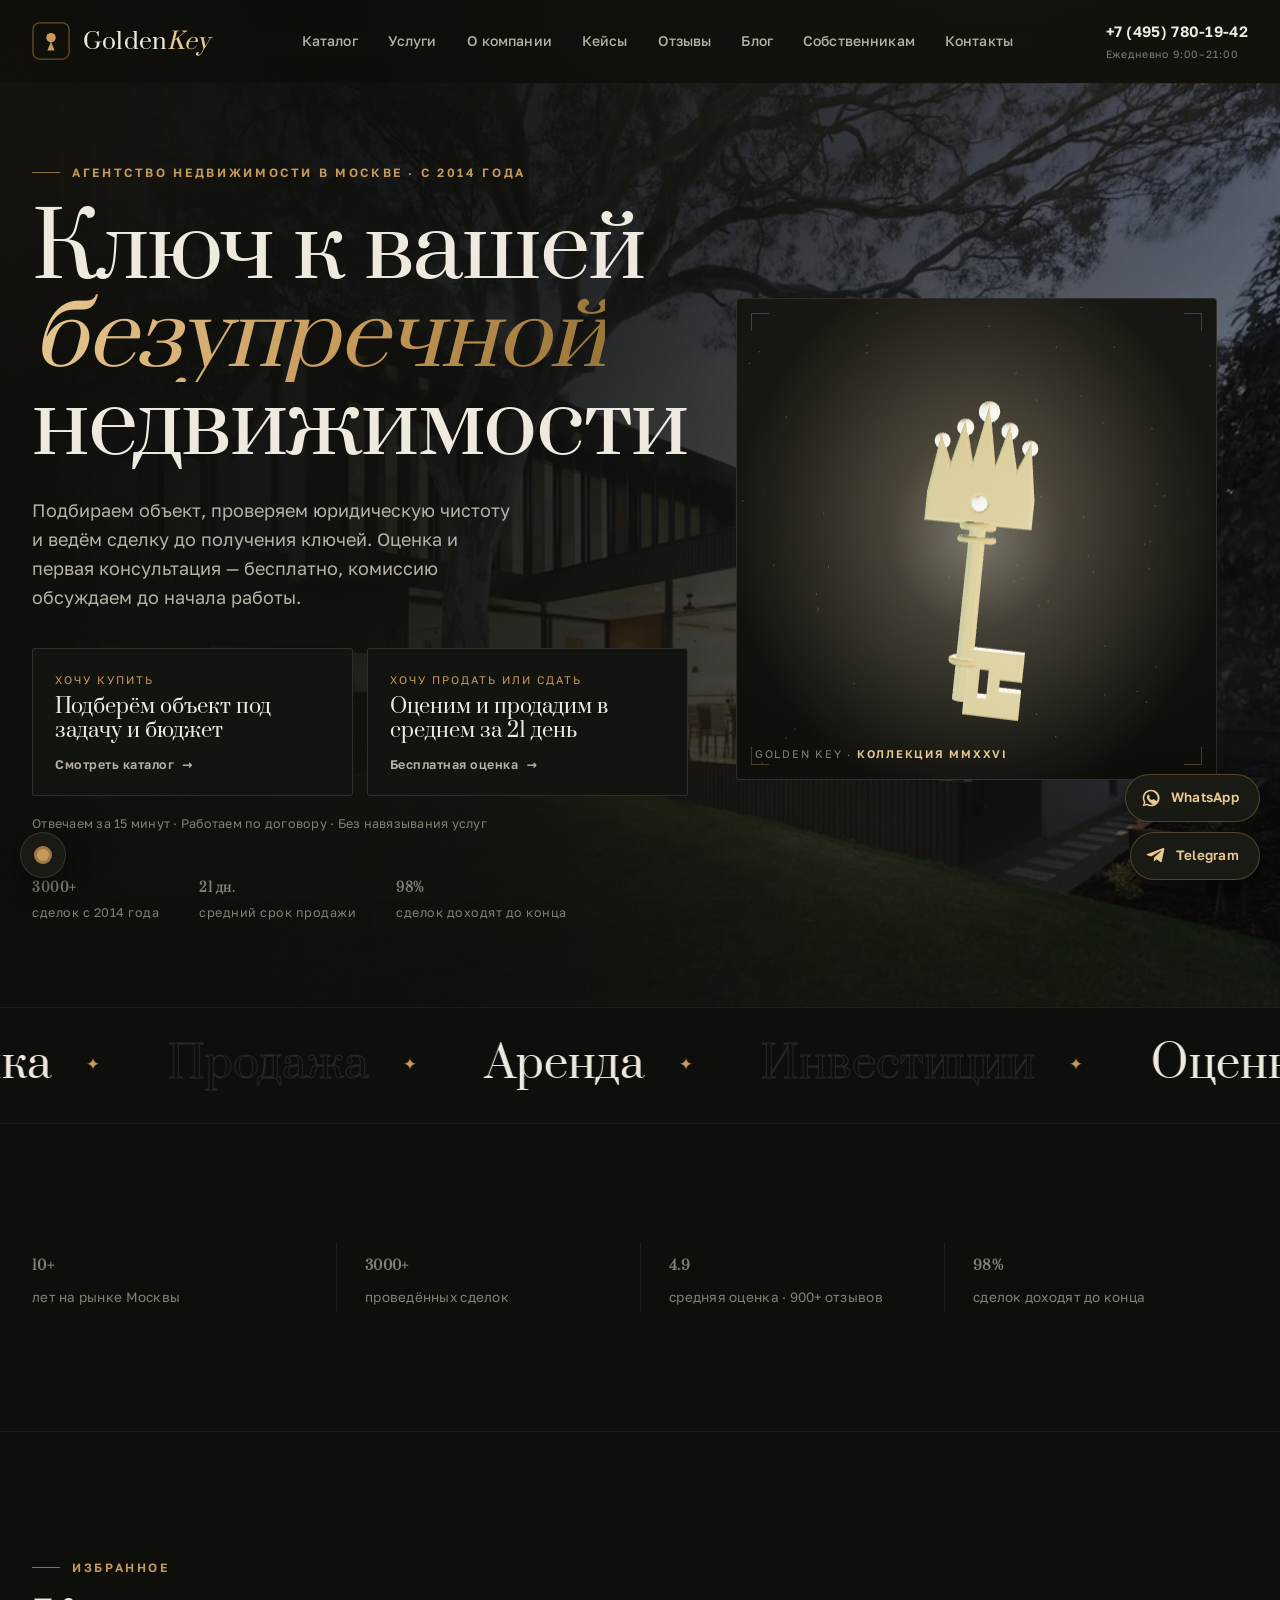
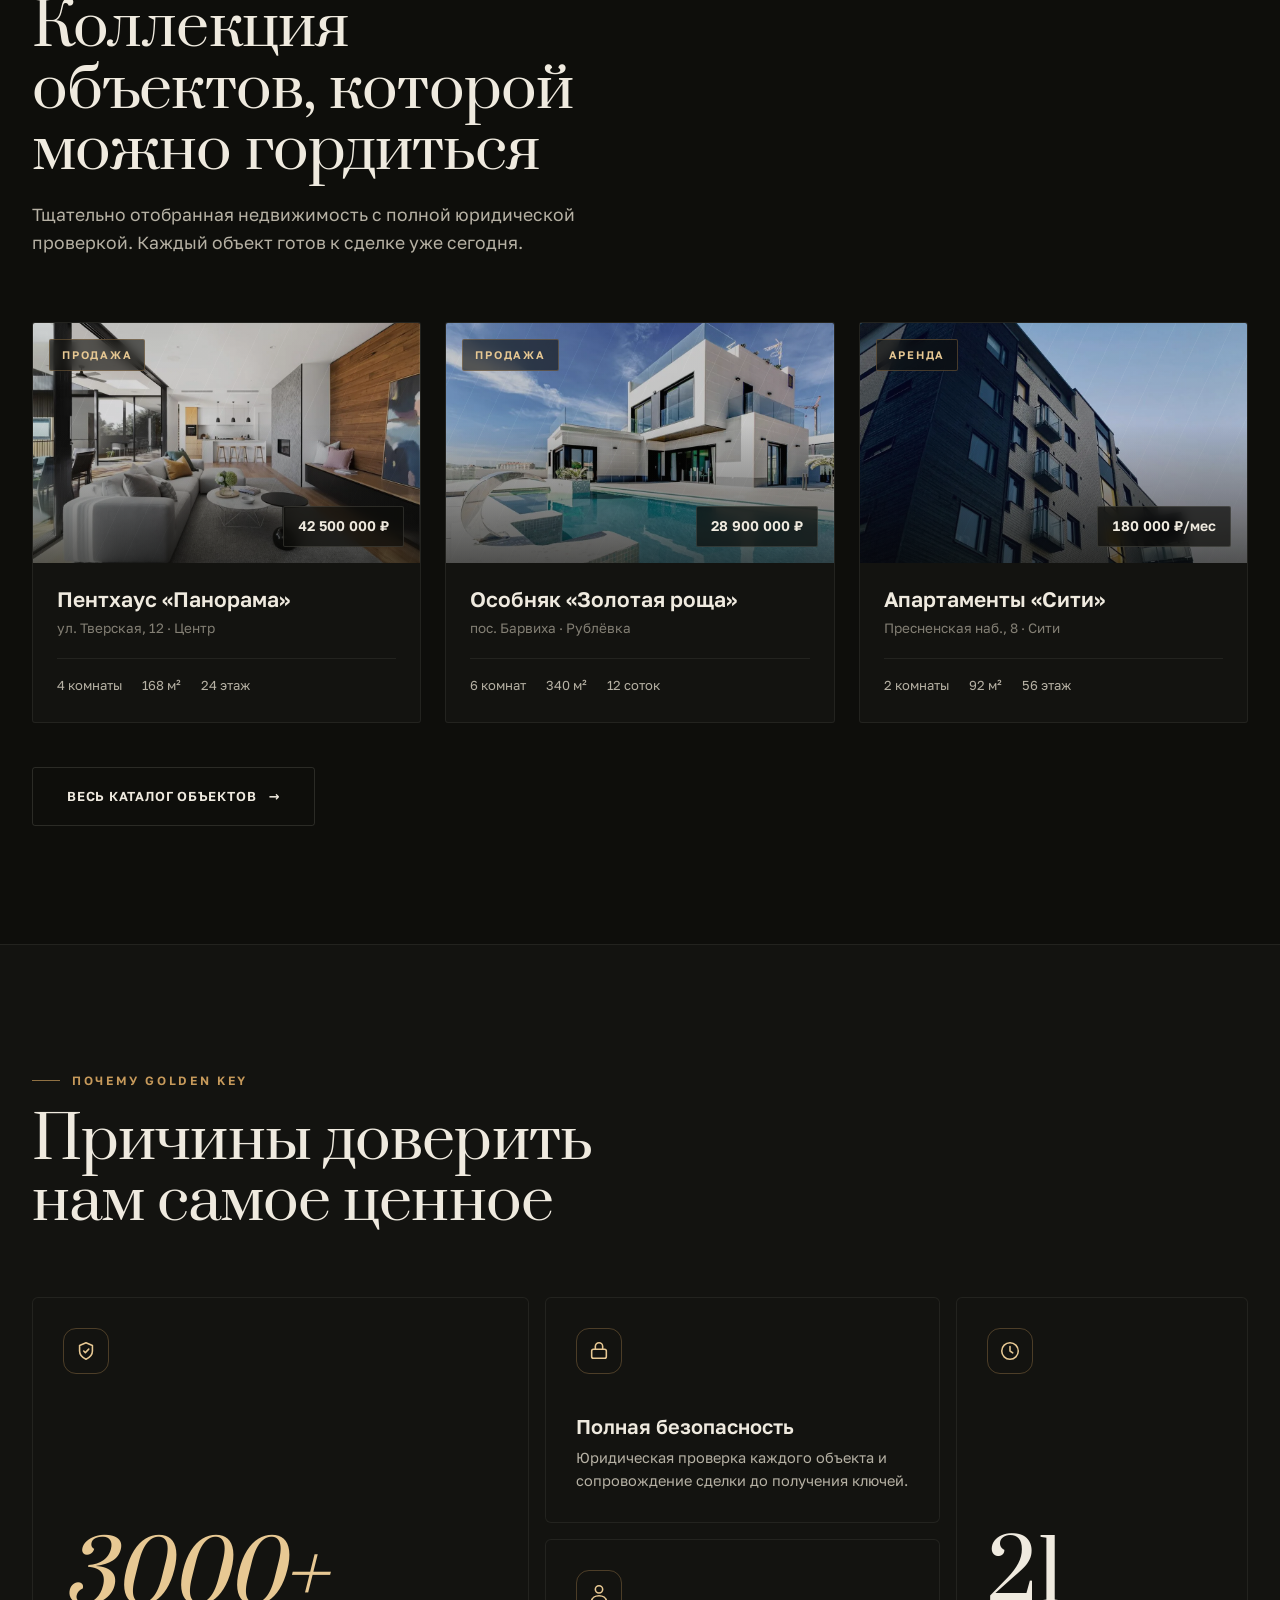
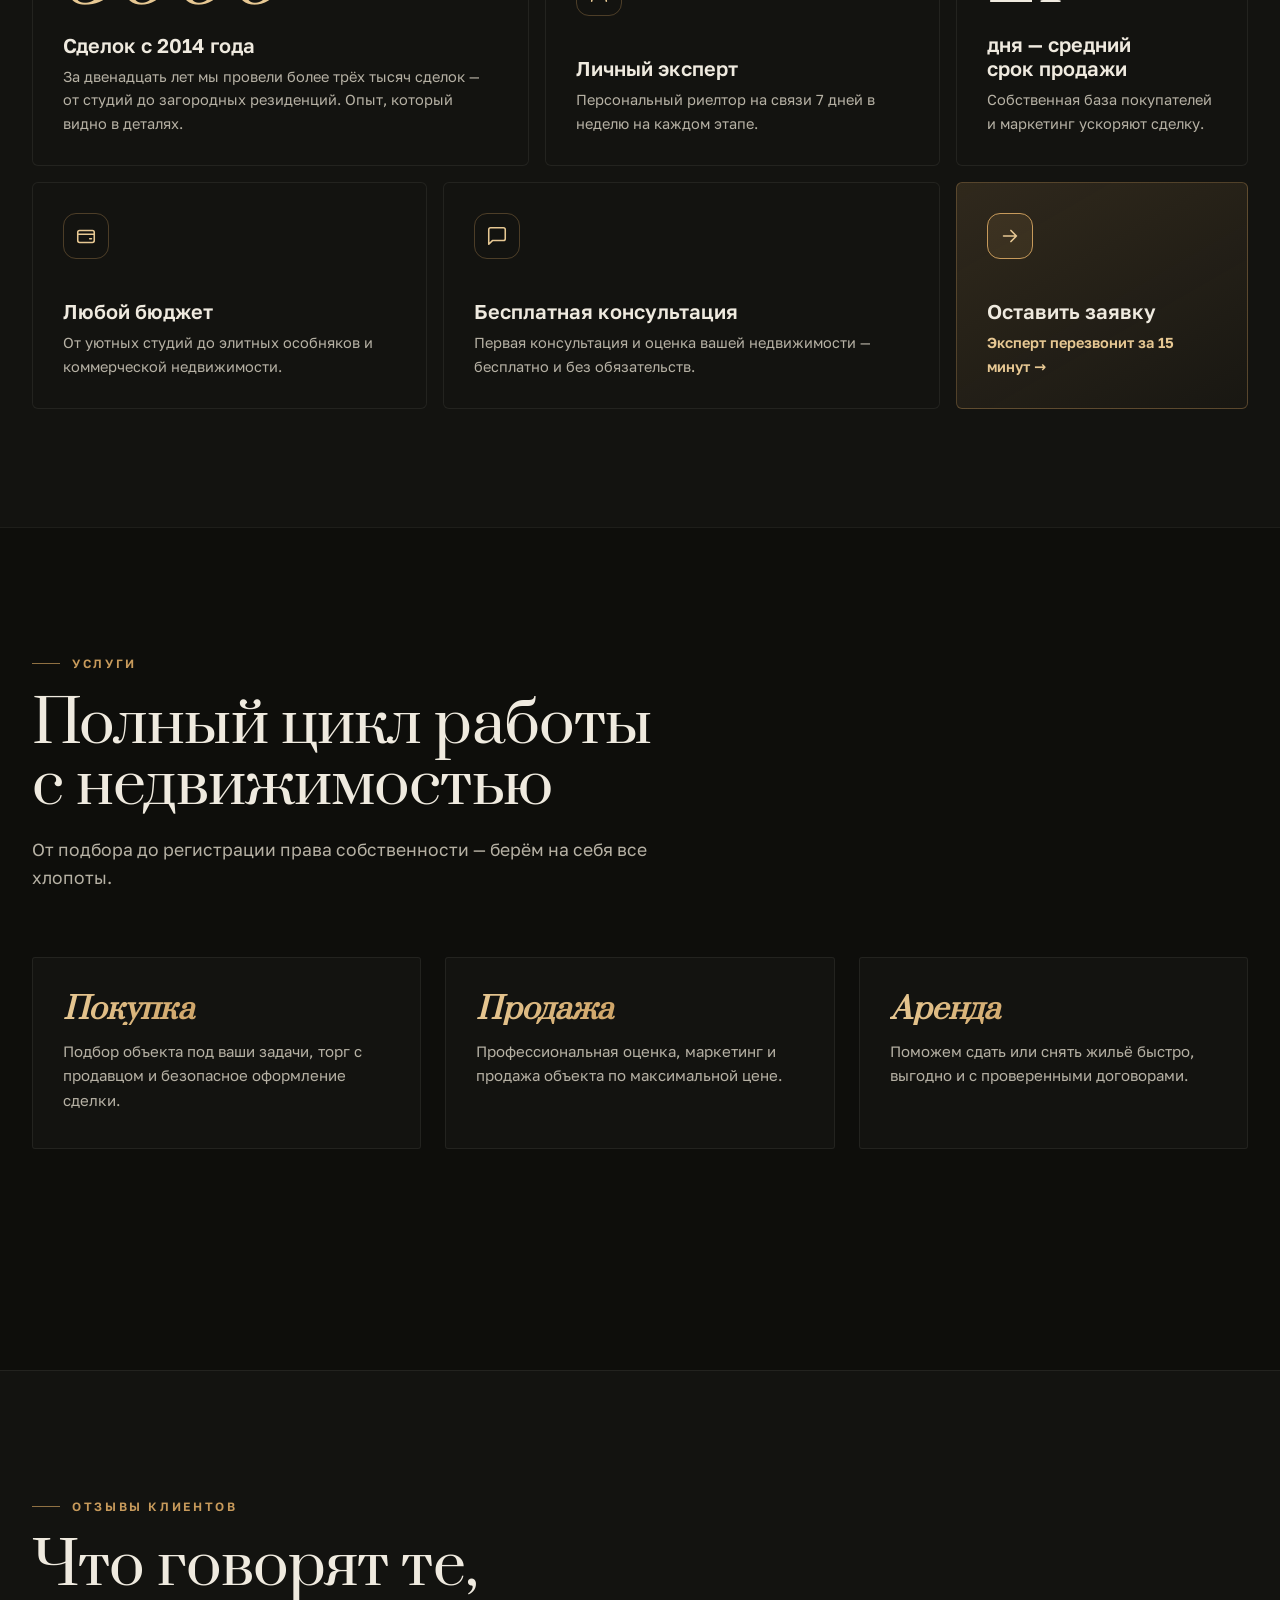
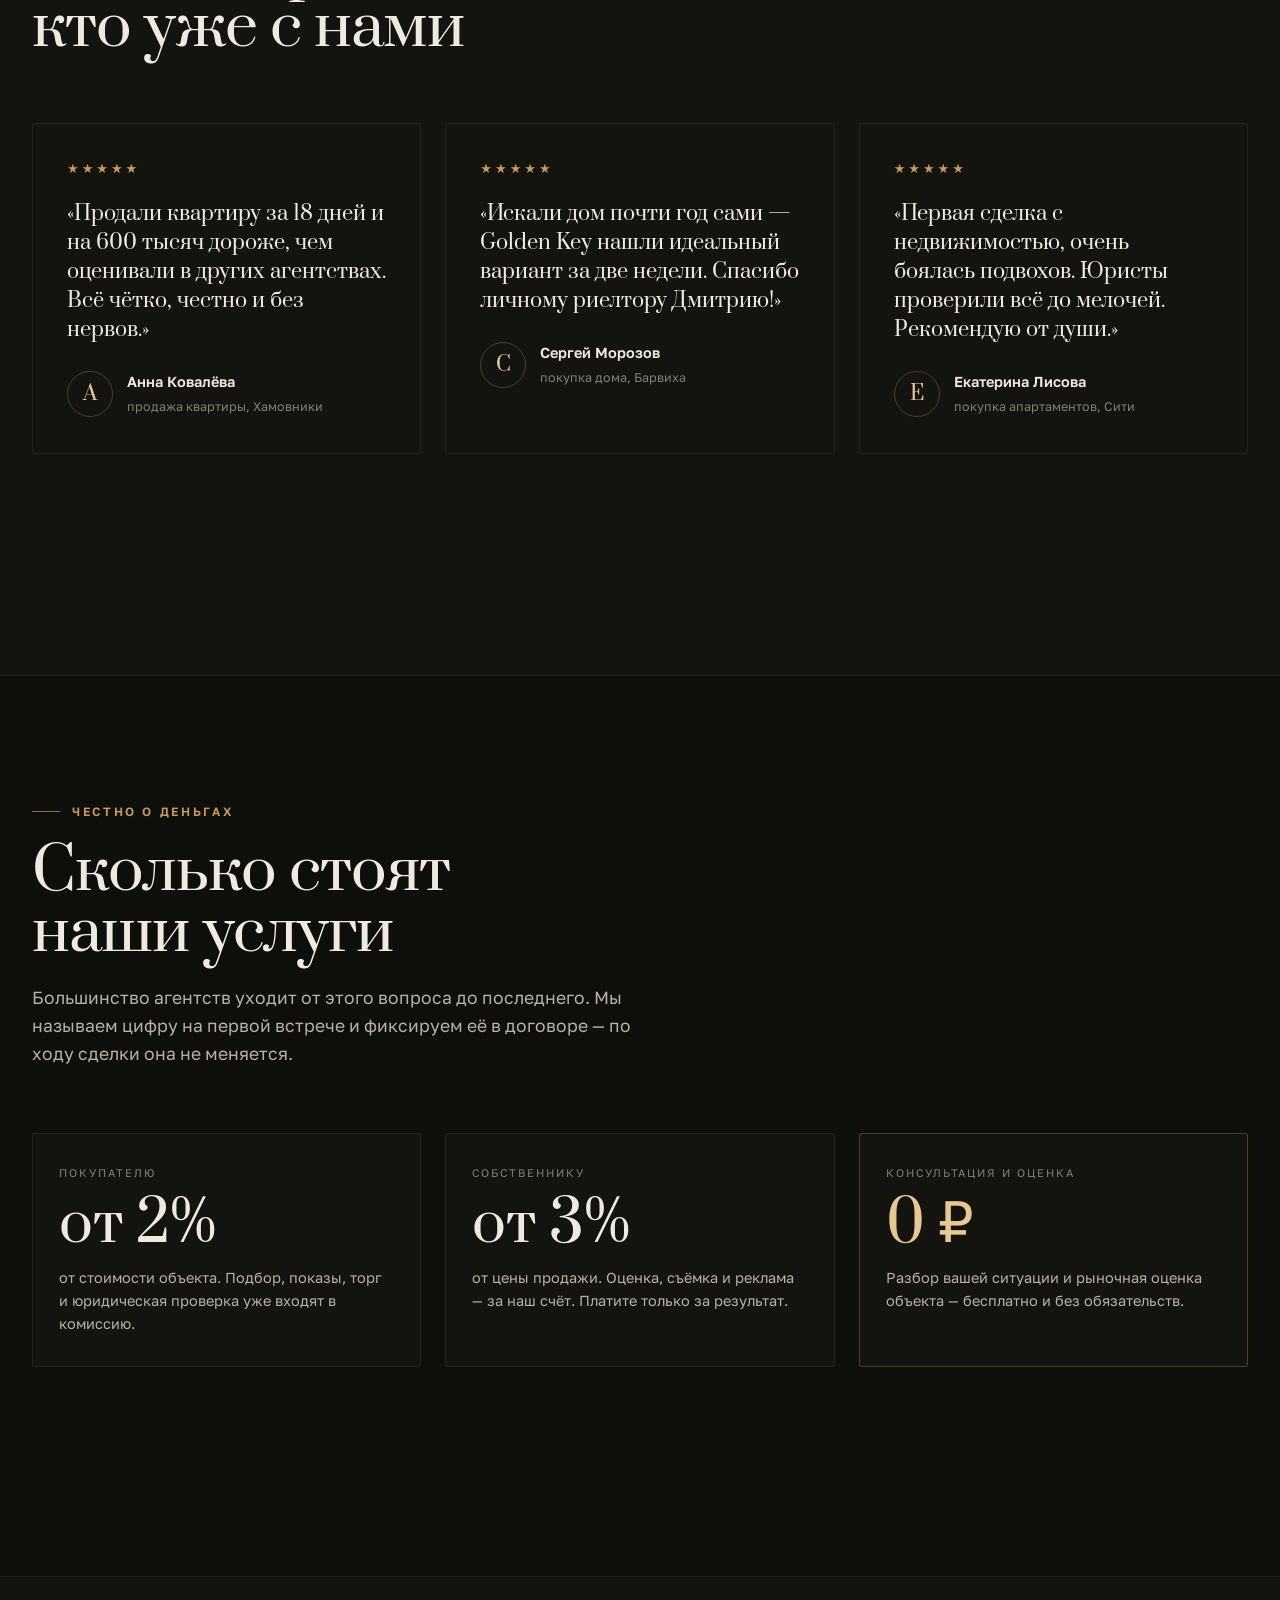
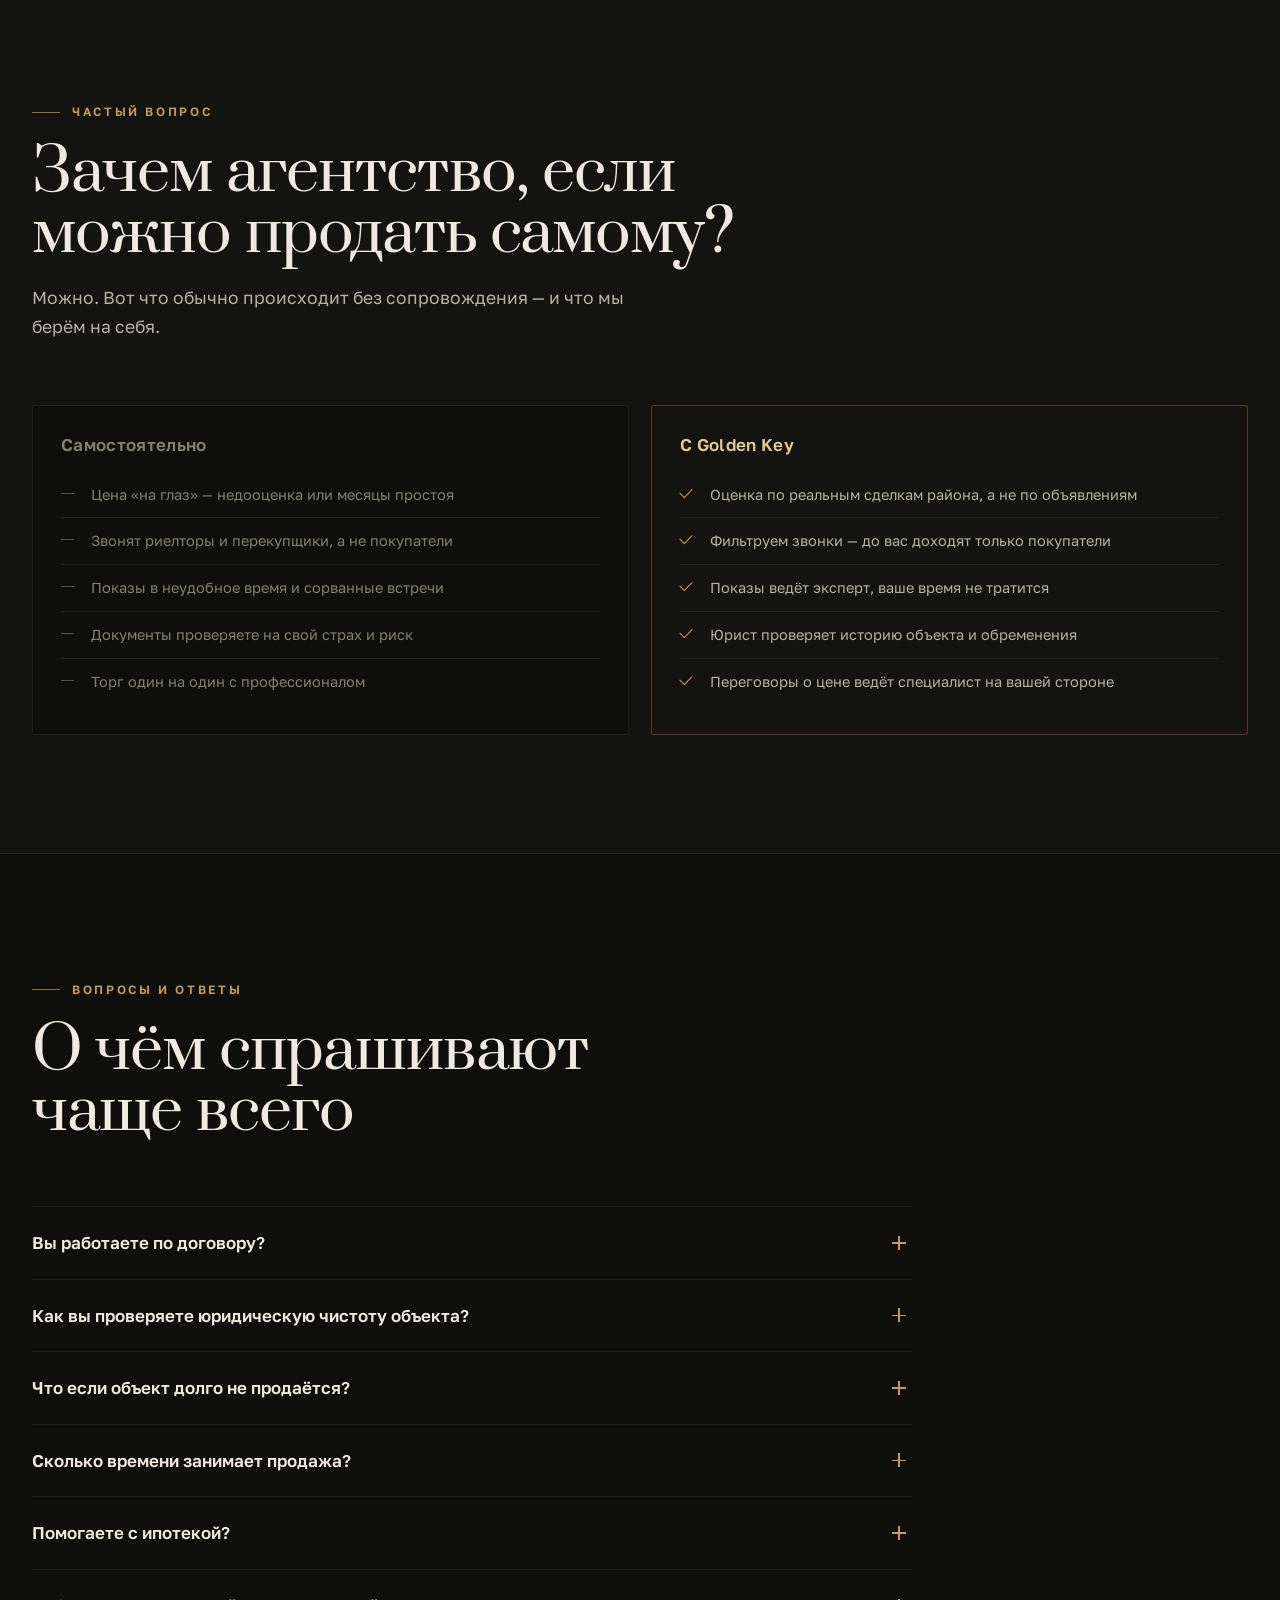
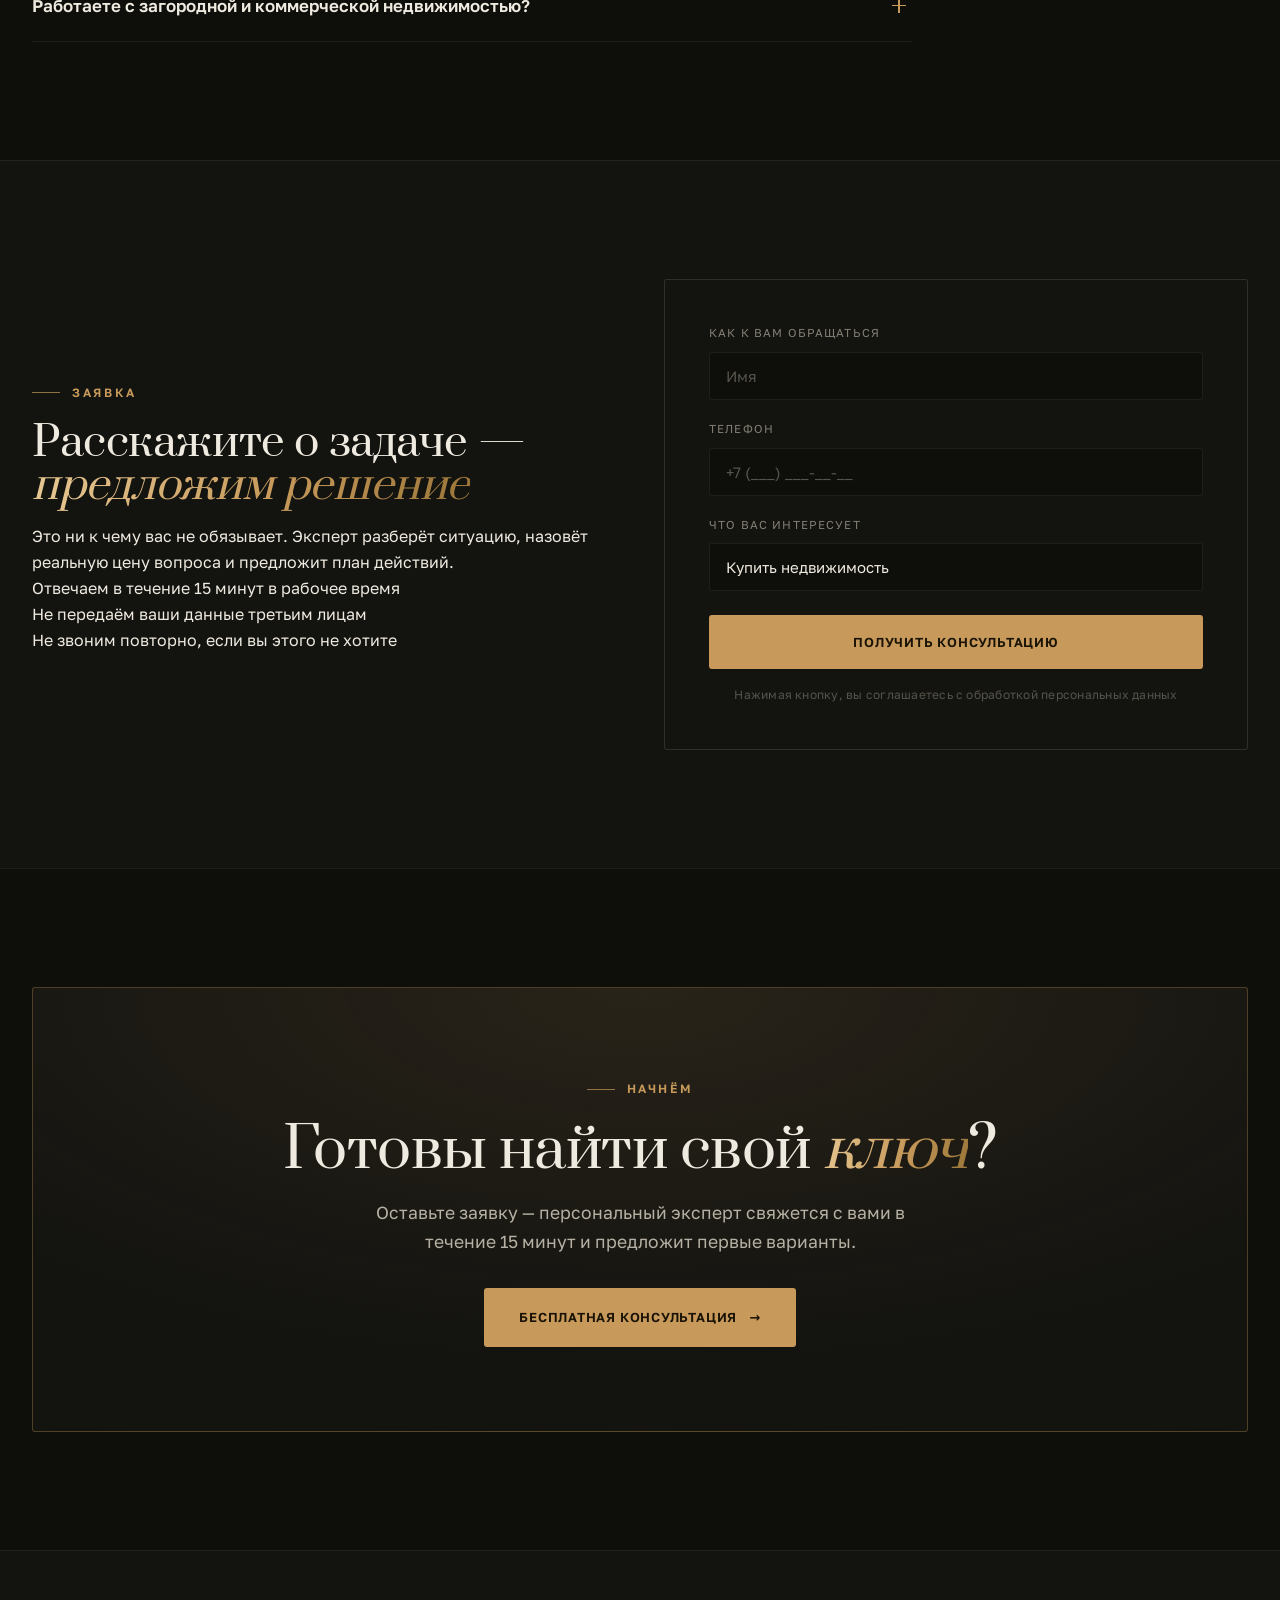
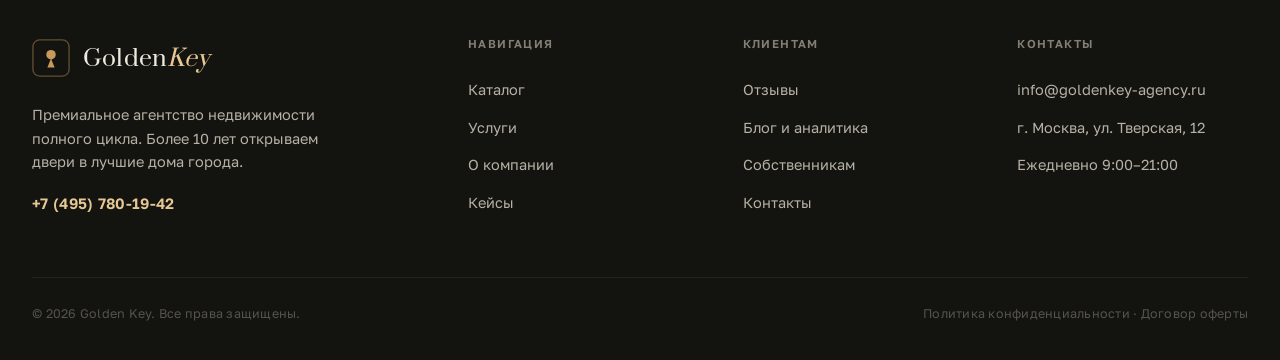
==== index.html @ 5b8dddb8 "Add files via upload" ====
<!DOCTYPE html>
<html lang="ru">
<head>
  <meta charset="UTF-8">
  <meta name="viewport" content="width=device-width, initial-scale=1.0">
  <meta http-equiv="Content-Security-Policy" content="default-src 'self'; script-src 'self'; style-src 'self' 'unsafe-inline'; img-src 'self' data:; font-src 'self'; connect-src 'self'; object-src 'none'; base-uri 'self'; form-action 'self'">
  <meta name="referrer" content="strict-origin-when-cross-origin">
  <title>Golden Key — агентство недвижимости премиум-класса</title>
  <meta name="description" content="Агентство недвижимости Golden Key в Москве: подбор, продажа и аренда квартир, домов и коммерции. Юридическая проверка, сделка под ключ. Оценка бесплатно.">
  <link rel="canonical" href="https://vitaly-sokol911.github.io/agenstvo/">
  <meta name="robots" content="noindex, nofollow">
  <meta name="theme-color" content="#0e0e0b">
  <link rel="icon" href="data:image/svg+xml,%3Csvg xmlns='http://www.w3.org/2000/svg' viewBox='0 0 40 40'%3E%3Crect width='40' height='40' rx='8' fill='%230e0e0b'/%3E%3Ccircle cx='20' cy='16.5' r='5' fill='%23c79a5b'/%3E%3Cpath d='M20 20.5 L16.2 30 H23.8 Z' fill='%23c79a5b'/%3E%3C/svg%3E">
  <meta property="og:type" content="website">
  <meta property="og:site_name" content="Golden Key">
  <meta property="og:locale" content="ru_RU">
  <meta property="og:url" content="https://vitaly-sokol911.github.io/agenstvo/">
  <meta property="og:title" content="Golden Key — агентство недвижимости премиум-класса">
  <meta property="og:description" content="Агентство недвижимости Golden Key в Москве: подбор, продажа и аренда квартир, домов и коммерции. Юридическая проверка, сделка под ключ. Оценка бесплатно.">
  <meta property="og:image" content="https://vitaly-sokol911.github.io/agenstvo/assets/img/p1.jpg">
  <meta name="twitter:card" content="summary_large_image">
  <meta name="twitter:title" content="Golden Key — агентство недвижимости премиум-класса">
  <meta name="twitter:description" content="Агентство недвижимости Golden Key в Москве: подбор, продажа и аренда квартир, домов и коммерции. Юридическая проверка, сделка под ключ. Оценка бесплатно.">
  <meta name="twitter:image" content="https://vitaly-sokol911.github.io/agenstvo/assets/img/p1.jpg">
  <link rel="stylesheet" href="assets/css/style.css">
  <script type="application/ld+json">
  {
    "@context": "https://schema.org",
    "@type": "RealEstateAgent",
    "name": "Golden Key",
    "description": "Премиальное агентство недвижимости полного цикла: покупка, продажа, аренда, юридическое сопровождение.",
    "url": "https://vitaly-sokol911.github.io/agenstvo/",
    "telephone": "+7-495-780-19-42",
    "email": "info@goldenkey-agency.ru",
    "priceRange": "$$$",
    "foundingDate": "2014",
    "address": {
      "@type": "PostalAddress",
      "streetAddress": "ул. Тверская, 12",
      "addressLocality": "Москва",
      "addressCountry": "RU"
    },
    "openingHoursSpecification": {
      "@type": "OpeningHoursSpecification",
      "dayOfWeek": ["Monday","Tuesday","Wednesday","Thursday","Friday","Saturday","Sunday"],
      "opens": "09:00",
      "closes": "21:00"
    },
    "areaServed": { "@type": "City", "name": "Москва" },
    "aggregateRating": {
      "@type": "AggregateRating",
      "ratingValue": "4.9",
      "reviewCount": "900"
    }
  }
  </script>
  <script type="application/ld+json">
  {"@context":"https://schema.org","@type":"FAQPage","mainEntity":[
    {"@type":"Question","name":"Вы работаете по договору?","acceptedAnswer":{"@type":"Answer","text":"Да. В договоре прописаны объём работ, сроки, размер комиссии и условия расторжения. Никаких устных договорённостей и доплат «по ходу»."}},
    {"@type":"Question","name":"Как вы проверяете юридическую чистоту объекта?","acceptedAnswer":{"@type":"Answer","text":"Запрашиваем выписку из ЕГРН, изучаем историю переходов права, проверяем обременения и аресты, согласия супругов, дееспособность собственника и риск банкротства. Заключение юриста вы получаете до внесения аванса."}},
    {"@type":"Question","name":"Что если объект долго не продаётся?","acceptedAnswer":{"@type":"Answer","text":"Через две недели без внятного спроса пересматриваем стратегию: цену, подачу и каналы рекламы. Если решите отказаться — договор расторгается на условиях, которые прописаны заранее."}},
    {"@type":"Question","name":"Сколько времени занимает продажа?","acceptedAnswer":{"@type":"Answer","text":"В среднем 21 день до аванса при рыночной цене. Полный цикл со сделкой и регистрацией — обычно от трёх недель до двух месяцев в зависимости от объекта."}},
    {"@type":"Question","name":"Помогаете с ипотекой?","acceptedAnswer":{"@type":"Answer","text":"Да. Ипотечный брокер подбирает программу среди банков-партнёров, помогает собрать документы и добиться одобрения — в том числе после отказов в других банках."}},
    {"@type":"Question","name":"Работаете с загородной и коммерческой недвижимостью?","acceptedAnswer":{"@type":"Answer","text":"Да. Ведём квартиры, дома и участки, апартаменты и коммерческие помещения — от студий до объектов бизнес-класса."}}
  ]}
  </script>


</head>
<body>

  <!-- HEADER -->
  <header class="site-header">
    <div class="container nav">
      <a href="index.html" class="logo" aria-label="Golden Key — на главную">
        <span class="logo-mark" aria-hidden="true">
          <svg viewBox="0 0 40 40" fill="none" xmlns="http://www.w3.org/2000/svg">
            <rect x="1" y="1" width="38" height="38" rx="7" stroke="currentColor" stroke-opacity=".45" stroke-width="1.4"/>
            <circle cx="20" cy="16.5" r="5" fill="currentColor"/>
            <path d="M20 20.5 L16.2 30 H23.8 Z" fill="currentColor"/>
          </svg>
        </span>
        <span class="logo-word">Golden<em>Key</em></span>
      </a>
      <nav class="nav-menu">
        <a href="catalog.html">Каталог</a>
        <a href="services.html">Услуги</a>
        <a href="about.html">О компании</a>
        <a href="cases.html">Кейсы</a>
        <a href="reviews.html">Отзывы</a>
        <a href="blog.html">Блог</a>
        <a href="owners.html">Собственникам</a>
        <a href="contacts.html">Контакты</a>
      </nav>
      <div class="nav-cta">
        <a href="tel:+74957801942" class="nav-phone">+7 (495) 780-19-42<small>Ежедневно 9:00–21:00</small></a>
        <button class="burger" aria-label="Меню"><span></span><span></span><span></span></button>
      </div>
    </div>
  </header>

  <!-- HERO -->
  <section class="hero">
    <div class="container hero-grid">
      <div>
        <span class="eyebrow">Агентство недвижимости в Москве · с 2014 года</span>
        <h1>
          <span class="line"><span>Ключ к вашей</span></span>
          <span class="line"><span><em class="gold-text">безупречной</em></span></span>
          <span class="line"><span>недвижимости</span></span>
        </h1>
        <p class="lead">Подбираем объект, проверяем юридическую чистоту и ведём сделку до получения ключей. Оценка и первая консультация — бесплатно, комиссию обсуждаем до начала работы.</p>

        <div class="split-cta">
          <a href="catalog.html" class="split-card">
            <span class="sc-label">Хочу купить</span>
            <span class="sc-title">Подберём объект под задачу и бюджет</span>
            <span class="sc-go">Смотреть каталог <span class="arw">→</span></span>
          </a>
          <a href="owners.html" class="split-card">
            <span class="sc-label">Хочу продать или сдать</span>
            <span class="sc-title">Оценим и продадим в среднем за 21 день</span>
            <span class="sc-go">Бесплатная оценка <span class="arw">→</span></span>
          </a>
        </div>

        <p class="hero-note">Отвечаем за 15 минут · Работаем по договору · Без навязывания услуг</p>

        <div class="hero-stats">
          <div class="stat"><b><span data-count="3000" data-suffix="+">0</span></b><span>сделок с 2014 года</span></div>
          <div class="stat"><b><span data-count="21" data-suffix=" дн.">0</span></b><span>средний срок продажи</span></div>
          <div class="stat"><b><span data-count="98" data-suffix="%">0</span></b><span>сделок доходят до конца</span></div>
        </div>
      </div>
      <div class="scene"
 id="scene" role="img" aria-label="Трёхмерная модель латунного ключа Golden Key">
        <span class="scene-corner tl"></span><span class="scene-corner tr"></span>
        <span class="scene-corner bl"></span><span class="scene-corner br"></span>
        <div class="scene-cap">Golden Key · <b>Коллекция MMXXVI</b></div>
      </div>
    </div>
  </section>

  <!-- MARQUEE -->
  <div class="marquee" aria-hidden="true">
    <div class="marquee-track">
      <span class="on">Покупка</span><span>Продажа</span><span class="on">Аренда</span><span>Инвестиции</span><span class="on">Оценка</span><span>Ипотека</span>
      <span class="on">Покупка</span><span>Продажа</span><span class="on">Аренда</span><span>Инвестиции</span><span class="on">Оценка</span><span>Ипотека</span>
    </div>
  </div>

  <!-- STAT BAND -->
  <section class="section">
    <div class="container">
      <div class="stat-band">
        <div class="cell reveal"><b><span data-count="10" data-suffix="+">0</span></b><span>лет на рынке Москвы</span></div>
        <div class="cell reveal"><b><span data-count="3000" data-suffix="+">0</span></b><span>проведённых сделок</span></div>
        <div class="cell reveal"><b><span data-count="4.9">0</span></b><span>средняя оценка · 900+ отзывов</span></div>
        <div class="cell reveal"><b><span data-count="98" data-suffix="%">0</span></b><span>сделок доходят до конца</span></div>
      </div>
    </div>
  </section>


  <!-- FEATURED -->
  <section class="section">
    <div class="container">
      <div class="section-head reveal">
        <span class="eyebrow">Избранное</span>
        <h2>Коллекция объектов, которой можно гордиться</h2>
        <p>Тщательно отобранная недвижимость с полной юридической проверкой. Каждый объект готов к сделке уже сегодня.</p>
      </div>
      <div class="grid-3">
        <a href="property.html" class="prop-card reveal">
          <div class="prop-photo"><span class="tag">Продажа</span><span class="price">42 500 000 ₽</span><div class="ph ph-1"></div></div>
          <div class="prop-body"><h3>Пентхаус «Панорама»</h3><div class="addr">ул. Тверская, 12 · Центр</div><div class="prop-specs"><span>4 комнаты</span><span>168 м²</span><span>24 этаж</span></div></div>
        </a>
        <a href="property.html" class="prop-card reveal">
          <div class="prop-photo"><span class="tag">Продажа</span><span class="price">28 900 000 ₽</span><div class="ph ph-2"></div></div>
          <div class="prop-body"><h3>Особняк «Золотая роща»</h3><div class="addr">пос. Барвиха · Рублёвка</div><div class="prop-specs"><span>6 комнат</span><span>340 м²</span><span>12 соток</span></div></div>
        </a>
        <a href="property.html" class="prop-card reveal">
          <div class="prop-photo"><span class="tag">Аренда</span><span class="price">180 000 ₽/мес</span><div class="ph ph-3"></div></div>
          <div class="prop-body"><h3>Апартаменты «Сити»</h3><div class="addr">Пресненская наб., 8 · Сити</div><div class="prop-specs"><span>2 комнаты</span><span>92 м²</span><span>56 этаж</span></div></div>
        </a>
      </div>
      <div style="margin-top:44px" class="reveal">
        <a href="catalog.html" class="btn btn-ghost btn-lg">Весь каталог объектов <span class="arw">→</span></a>
      </div>
    </div>
  </section>

  <!-- WHY US -->
  <section class="section section-alt">
    <div class="container">
      <div class="section-head reveal">
        <span class="eyebrow">Почему Golden Key</span>
        <h2>Причины доверить нам самое ценное</h2>
      </div>
      <div class="bento">
        <div class="bento-cell b-a reveal">
          <div class="b-ic"><svg width="22" height="22" viewBox="0 0 24 24" fill="none" stroke="currentColor" stroke-width="1.7" stroke-linecap="round" stroke-linejoin="round"><path d="M12 3l7 3v6c0 4.6-3 7.2-7 9-4-1.8-7-4.4-7-9V6l7-3z"/><path d="M9.5 12l1.8 1.8L15 10"/></svg></div>
          <div class="b-txt">
            <div class="b-num"><em>3000+</em></div>
            <h3>Сделок с 2014 года</h3>
            <p>За двенадцать лет мы провели более трёх тысяч сделок — от студий до загородных резиденций. Опыт, который видно в деталях.</p>

          </div>
        </div>
        <div class="bento-cell b-b reveal">
          <div class="b-ic"><svg width="22" height="22" viewBox="0 0 24 24" fill="none" stroke="currentColor" stroke-width="1.7" stroke-linecap="round" stroke-linejoin="round"><rect x="4" y="10" width="16" height="10" rx="2"/><path d="M8 10V7a4 4 0 018 0v3"/></svg></div>
          <div class="b-txt"><h3>Полная безопасность</h3><p>Юридическая проверка каждого объекта и сопровождение сделки до получения ключей.</p></div>
        </div>
        <div class="bento-cell b-c reveal">
          <div class="b-ic"><svg width="22" height="22" viewBox="0 0 24 24" fill="none" stroke="currentColor" stroke-width="1.7" stroke-linecap="round" stroke-linejoin="round"><circle cx="12" cy="12" r="9"/><path d="M12 7v5l3 2"/></svg></div>
          <div class="b-txt"><div class="b-num">21</div><h3>дня — средний срок продажи</h3><p>Собственная база покупателей и маркетинг ускоряют сделку.</p></div>
        </div>
        <div class="bento-cell b-d reveal">
          <div class="b-ic"><svg width="22" height="22" viewBox="0 0 24 24" fill="none" stroke="currentColor" stroke-width="1.7" stroke-linecap="round" stroke-linejoin="round"><circle cx="12" cy="8" r="4"/><path d="M4 21c0-4 4-6 8-6s8 2 8 6"/></svg></div>
          <div class="b-txt"><h3>Личный эксперт</h3><p>Персональный риелтор на связи 7 дней в неделю на каждом этапе.</p></div>
        </div>
        <div class="bento-cell b-e reveal">
          <div class="b-ic"><svg width="22" height="22" viewBox="0 0 24 24" fill="none" stroke="currentColor" stroke-width="1.7" stroke-linecap="round" stroke-linejoin="round"><rect x="3" y="6" width="18" height="13" rx="2"/><path d="M3 10h18M16 15h2"/></svg></div>
          <div class="b-txt"><h3>Любой бюджет</h3><p>От уютных студий до элитных особняков и коммерческой недвижимости.</p></div>
        </div>
        <div class="bento-cell b-f reveal">
          <div class="b-ic"><svg width="22" height="22" viewBox="0 0 24 24" fill="none" stroke="currentColor" stroke-width="1.7" stroke-linecap="round" stroke-linejoin="round"><path d="M21 15a2 2 0 01-2 2H7l-4 4V5a2 2 0 012-2h14a2 2 0 012 2z"/></svg></div>
          <div class="b-txt"><h3>Бесплатная консультация</h3><p>Первая консультация и оценка вашей недвижимости — бесплатно и без обязательств.</p></div>
        </div>
        <a href="contacts.html" class="bento-cell bento-cta b-g reveal">
          <div class="b-ic"><svg width="22" height="22" viewBox="0 0 24 24" fill="none" stroke="currentColor" stroke-width="1.8" stroke-linecap="round" stroke-linejoin="round"><path d="M5 12h14M13 6l6 6-6 6"/></svg></div>
          <div class="b-txt"><h3>Оставить заявку</h3><p>Эксперт перезвонит за 15 минут →</p></div>
        </a>
      </div>
    </div>
  </section>

  <!-- SERVICES PREVIEW -->
  <section class="section">
    <div class="container">
      <div class="section-head reveal">
        <span class="eyebrow">Услуги</span>
        <h2>Полный цикл работы с недвижимостью</h2>
        <p>От подбора до регистрации права собственности — берём на себя все хлопоты.</p>
      </div>
      <div class="grid-3">
        <div class="feature reveal"><h3 class="gold-text" style="font-family:var(--font-display);font-size:30px">Покупка</h3><p style="margin-top:14px">Подбор объекта под ваши задачи, торг с продавцом и безопасное оформление сделки.</p></div>
        <div class="feature reveal"><h3 class="gold-text" style="font-family:var(--font-display);font-size:30px">Продажа</h3><p style="margin-top:14px">Профессиональная оценка, маркетинг и продажа объекта по максимальной цене.</p></div>
        <div class="feature reveal"><h3 class="gold-text" style="font-family:var(--font-display);font-size:30px">Аренда</h3><p style="margin-top:14px">Поможем сдать или снять жильё быстро, выгодно и с проверенными договорами.</p></div>
      </div>
      <div style="margin-top:44px" class="reveal">
        <a href="services.html" class="btn btn-ghost btn-lg">Все услуги агентства <span class="arw">→</span></a>
      </div>
    </div>
  </section>

  <!-- REVIEWS -->
  <section class="section section-alt">
    <div class="container">
      <div class="section-head reveal">
        <span class="eyebrow">Отзывы клиентов</span>
        <h2>Что говорят те, кто уже с нами</h2>
      </div>
      <div class="grid-3">
        <div class="review-card reveal"><div class="stars">★★★★★</div><p>«Продали квартиру за 18 дней и на 600 тысяч дороже, чем оценивали в других агентствах. Всё чётко, честно и без нервов.»</p><div class="review-author"><div class="avatar">А</div><div><b>Анна Ковалёва</b><span>продажа квартиры, Хамовники</span></div></div></div>
        <div class="review-card reveal"><div class="stars">★★★★★</div><p>«Искали дом почти год сами — Golden Key нашли идеальный вариант за две недели. Спасибо личному риелтору Дмитрию!»</p><div class="review-author"><div class="avatar">С</div><div><b>Сергей Морозов</b><span>покупка дома, Барвиха</span></div></div></div>
        <div class="review-card reveal"><div class="stars">★★★★★</div><p>«Первая сделка с недвижимостью, очень боялась подвохов. Юристы проверили всё до мелочей. Рекомендую от души.»</p><div class="review-author"><div class="avatar">Е</div><div><b>Екатерина Лисова</b><span>покупка апартаментов, Сити</span></div></div></div>
      </div>
      <div style="margin-top:44px" class="reveal">
        <a href="reviews.html" class="btn btn-ghost btn-lg">Все отзывы <span class="arw">→</span></a>
      </div>
    </div>
  </section>
  <!-- КОМИССИЯ -->
  <section class="section">
    <div class="container">
      <div class="section-head reveal">
        <span class="eyebrow">Честно о деньгах</span>
        <h2>Сколько стоят наши услуги</h2>
        <p>Большинство агентств уходит от этого вопроса до последнего. Мы называем цифру на первой встрече и фиксируем её в договоре — по ходу сделки она не меняется.</p>
      </div>
      <div class="grid-3">
        <div class="fee-card reveal">
          <div class="fee-role">Покупателю</div>
          <div class="fee-num">от 2%</div>
          <p>от стоимости объекта. Подбор, показы, торг и юридическая проверка уже входят в комиссию.</p>
        </div>
        <div class="fee-card reveal">
          <div class="fee-role">Собственнику</div>
          <div class="fee-num">от 3%</div>
          <p>от цены продажи. Оценка, съёмка и реклама — за наш счёт. Платите только за результат.</p>
        </div>
        <div class="fee-card fee-accent reveal">
          <div class="fee-role">Консультация и оценка</div>
          <div class="fee-num">0 ₽</div>
          <p>Разбор вашей ситуации и рыночная оценка объекта — бесплатно и без обязательств.</p>
        </div>
      </div>
      <p class="fee-note reveal">Итоговая комиссия зависит от типа объекта и объёма работ. Точную цифру называем после бесплатной консультации — до подписания договора.</p>
    </div>
  </section>

  <!-- ПОЧЕМУ НЕ САМОМУ -->
  <section class="section section-alt">
    <div class="container">
      <div class="section-head reveal">
        <span class="eyebrow">Частый вопрос</span>
        <h2>Зачем агентство, если можно продать самому?</h2>
        <p>Можно. Вот что обычно происходит без сопровождения — и что мы берём на себя.</p>
      </div>
      <div class="cmp-grid">
        <div class="cmp-col reveal">
          <h3 class="cmp-h">Самостоятельно</h3>
          <ul class="cmp-list cmp-minus">
            <li>Цена «на глаз» — недооценка или месяцы простоя</li>
            <li>Звонят риелторы и перекупщики, а не покупатели</li>
            <li>Показы в неудобное время и сорванные встречи</li>
            <li>Документы проверяете на свой страх и риск</li>
            <li>Торг один на один с профессионалом</li>
          </ul>
        </div>
        <div class="cmp-col cmp-col-accent reveal">
          <h3 class="cmp-h">С Golden Key</h3>
          <ul class="cmp-list cmp-plus">
            <li>Оценка по реальным сделкам района, а не по объявлениям</li>
            <li>Фильтруем звонки — до вас доходят только покупатели</li>
            <li>Показы ведёт эксперт, ваше время не тратится</li>
            <li>Юрист проверяет историю объекта и обременения</li>
            <li>Переговоры о цене ведёт специалист на вашей стороне</li>
          </ul>
        </div>
      </div>
    </div>
  </section>

  <!-- FAQ -->
  <section class="section" id="faq">
    <div class="container">
      <div class="section-head reveal">
        <span class="eyebrow">Вопросы и ответы</span>
        <h2>О чём спрашивают чаще всего</h2>
      </div>
      <div class="faq reveal">
        <details class="faq-item">
          <summary>Вы работаете по договору?</summary>
          <div class="faq-a"><p>Да. В договоре прописаны объём работ, сроки, размер комиссии и условия расторжения. Никаких устных договорённостей и доплат «по ходу».</p></div>
        </details>
        <details class="faq-item">
          <summary>Как вы проверяете юридическую чистоту объекта?</summary>
          <div class="faq-a"><p>Запрашиваем выписку из ЕГРН, изучаем историю переходов права, проверяем обременения и аресты, согласия супругов, дееспособность собственника и риск банкротства. Заключение юриста вы получаете до внесения аванса.</p></div>
        </details>
        <details class="faq-item">
          <summary>Что если объект долго не продаётся?</summary>
          <div class="faq-a"><p>Через две недели без внятного спроса пересматриваем стратегию: цену, подачу и каналы рекламы. Если решите отказаться — договор расторгается на условиях, которые прописаны заранее.</p></div>
        </details>
        <details class="faq-item">
          <summary>Сколько времени занимает продажа?</summary>
          <div class="faq-a"><p>В среднем 21 день до аванса при рыночной цене. Полный цикл со сделкой и регистрацией — обычно от трёх недель до двух месяцев в зависимости от объекта.</p></div>
        </details>
        <details class="faq-item">
          <summary>Помогаете с ипотекой?</summary>
          <div class="faq-a"><p>Да. Ипотечный брокер подбирает программу среди банков-партнёров, помогает собрать документы и добиться одобрения — в том числе после отказов в других банках.</p></div>
        </details>
        <details class="faq-item">
          <summary>Работаете с загородной и коммерческой недвижимостью?</summary>
          <div class="faq-a"><p>Да. Ведём квартиры, дома и участки, апартаменты и коммерческие помещения — от студий до объектов бизнес-класса.</p></div>
        </details>
      </div>
    </div>
  </section>

  <!-- ЗАЯВКА -->
  <section class="section section-alt" id="request">
    <div class="container">
      <div class="grid-2 form-split">
        <div class="reveal">
          <span class="eyebrow">Заявка</span>
          <h2 class="form-title">Расскажите о задаче — <em class="gold-text">предложим решение</em></h2>
          <p class="lead">Это ни к чему вас не обязывает. Эксперт разберёт ситуацию, назовёт реальную цену вопроса и предложит план действий.</p>
          <ul class="checks">
            <li>Отвечаем в течение 15 минут в рабочее время</li>
            <li>Не передаём ваши данные третьим лицам</li>
            <li>Не звоним повторно, если вы этого не хотите</li>
          </ul>
        </div>
        <div class="form-card reveal">
          <form data-fake novalidate autocomplete="on">
            <div class="field">
              <label for="hr-name">Как к вам обращаться</label>
              <input id="hr-name" name="name" type="text" required maxlength="80" autocomplete="name" placeholder="Имя">
            </div>
            <div class="field">
              <label for="hr-phone">Телефон</label>
              <input id="hr-phone" name="phone" type="tel" required maxlength="24" autocomplete="tel" inputmode="tel" placeholder="+7 (___) ___-__-__">
            </div>
            <div class="field">
              <label for="hr-goal">Что вас интересует</label>
              <select id="hr-goal" name="goal">
                <option>Купить недвижимость</option>
                <option>Продать недвижимость</option>
                <option>Сдать или снять в аренду</option>
                <option>Оценить объект</option>
                <option>Ипотека</option>
                <option>Юридическая проверка</option>
              </select>
            </div>
            <div class="hp-field" aria-hidden="true"><label for="hr-city">Город</label><input id="hr-city" name="city" type="text" tabindex="-1" autocomplete="off"></div>
            <button type="submit" class="btn btn-gold btn-lg form-submit">Получить консультацию</button>
            <p class="mini-note">Нажимая кнопку, вы соглашаетесь с обработкой персональных данных</p>
          </form>
        </div>
      </div>
    </div>
  </section>



  <!-- CTA -->
  <section class="section">
    <div class="container">
      <div class="cta-band reveal">
        <span class="eyebrow" style="justify-content:center;margin-bottom:22px">Начнём</span>
        <h2>Готовы найти свой <span class="gold-text">ключ</span>?</h2>
        <p>Оставьте заявку — персональный эксперт свяжется с вами в течение 15 минут и предложит первые варианты.</p>
        <a href="contacts.html" class="btn btn-gold btn-lg">Бесплатная консультация <span class="arw">→</span></a>
      </div>
    </div>
  </section>

  <!-- FOOTER -->
  <footer class="site-footer">
    <div class="container">
      <div class="footer-grid">
        <div class="footer-about">
          <a href="index.html" class="logo" aria-label="Golden Key — на главную">
            <span class="logo-mark" aria-hidden="true">
              <svg viewBox="0 0 40 40" fill="none" xmlns="http://www.w3.org/2000/svg">
                <rect x="1" y="1" width="38" height="38" rx="7" stroke="currentColor" stroke-opacity=".45" stroke-width="1.4"/>
                <circle cx="20" cy="16.5" r="5" fill="currentColor"/>
                <path d="M20 20.5 L16.2 30 H23.8 Z" fill="currentColor"/>
              </svg>
            </span>
            <span class="logo-word">Golden<em>Key</em></span>
          </a>
          <p>Премиальное агентство недвижимости полного цикла. Более 10 лет открываем двери в лучшие дома города.</p>
          <a href="tel:+74957801942" class="nav-phone" style="color:var(--brass-hi)">+7 (495) 780-19-42</a>
        </div>
        <div class="footer-col"><h4>Навигация</h4><a href="catalog.html">Каталог</a><a href="services.html">Услуги</a><a href="about.html">О компании</a><a href="cases.html">Кейсы</a></div>
        <div class="footer-col"><h4>Клиентам</h4><a href="reviews.html">Отзывы</a><a href="blog.html">Блог и аналитика</a><a href="owners.html">Собственникам</a><a href="contacts.html">Контакты</a></div>
        <div class="footer-col"><h4>Контакты</h4><a href="mailto:info@goldenkey-agency.ru">info@goldenkey-agency.ru</a><a href="contacts.html">г. Москва, ул. Тверская, 12</a><span class="footer-plain">Ежедневно 9:00–21:00</span></div>
      </div>
      <div class="footer-bottom">
        <span>© <span data-year>2026</span> Golden Key. Все права защищены.</span>
        <span>Политика конфиденциальности · Договор оферты</span>
      </div>
    </div>
  </footer>
  <!-- МЕССЕНДЖЕРЫ -->
  <div class="msg-dock">
    <a class="msg-btn msg-wa" data-label="WhatsApp" href="https://wa.me/74957801942" target="_blank" rel="noopener noreferrer" aria-label="Написать в WhatsApp">
      <svg viewBox="0 0 24 24" width="20" height="20" fill="currentColor" aria-hidden="true"><path d="M12 2a10 10 0 00-8.6 15L2 22l5.2-1.4A10 10 0 1012 2zm0 18a8 8 0 01-4.1-1.1l-.3-.2-3 .8.8-2.9-.2-.3A8 8 0 1112 20zm4.4-5.9c-.2-.1-1.4-.7-1.6-.8-.2-.1-.4-.1-.5.1l-.7.9c-.1.2-.3.2-.5.1a6.5 6.5 0 01-3.2-2.8c-.1-.2 0-.4.1-.5l.4-.5c.1-.2.1-.3 0-.5l-.7-1.7c-.2-.4-.4-.4-.5-.4h-.5c-.2 0-.5.1-.7.3-.700.7-1 1.7-1 2.8.1 1.6 1.2 3.1 1.4 3.3.2.2 2.3 3.5 5.5 4.7 2.7 1 3.3.8 3.9.8.6-.1 1.9-.8 2.2-1.5.3-.8.3-1.4.2-1.5-.1-.2-.3-.2-.5-.3z"/></svg>
    </a>
    <a class="msg-btn msg-tg" data-label="Telegram" href="https://t.me/goldenkey" target="_blank" rel="noopener noreferrer" aria-label="Написать в Telegram">
      <svg viewBox="0 0 24 24" width="20" height="20" fill="currentColor" aria-hidden="true"><path d="M21.9 4.3l-3 14.2c-.2 1-.8 1.3-1.7.8l-4.6-3.4-2.2 2.1c-.2.2-.5.5-1 .5l.3-4.7 8.6-7.8c.4-.3-.1-.5-.6-.2L6.1 12.6 1.5 11.2c-1-.3-1-1 .2-1.5l19-7.3c.8-.3 1.5.2 1.2 1.9z"/></svg>
    </a>
  </div>


  <script src="assets/js/main.js"></script>
</body>
</html>
---- assets/css/style.css ----
/* ============================================================
   GOLDEN KEY — architectural real-estate house
   Design system: ink ground · brass accent · Prata / Golos Text
   Deliberately single-world (a gallery at night).
   ============================================================ */

@import url("../fonts/gf.css");

:root {
  /* — ground & neutrals (warm ink, chosen not defaulted) — */
  --ink:        #0e0e0b;
  --ink-1:      #131310;
  --ink-2:      #1a1a15;
  --ink-3:      #222019;
  /* — bone text scale — */
  --bone:       #efeadf;
  --bone-dim:   #b6b1a4;
  --bone-faint: #837f74;
  --bone-ghost: #56534b;
  /* — brass accent — */
  --brass:      #c79a5b;
  --brass-hi:   #e7c893;
  --brass-deep: #9a7538;
  /* — lines — */
  --line:       rgba(239, 234, 223, 0.13);
  --line-soft:  rgba(239, 234, 223, 0.07);
  --line-brass: rgba(199, 154, 91, 0.32);

  --font-display: "Prata", Georgia, "Times New Roman", serif;
  --font-body: "Golos Text", system-ui, -apple-system, "Segoe UI", sans-serif;

  --maxw: 1280px;
  --gutter: 32px;
  --ease: cubic-bezier(0.22, 1, 0.36, 1);
  --ease-io: cubic-bezier(0.65, 0, 0.35, 1);
}

* { margin: 0; padding: 0; box-sizing: border-box; }

html { -webkit-text-size-adjust: 100%; }
/* Lenis smooth-scroll owns scrolling; disable native smooth. */
html.lenis, html.lenis body { height: auto; }
.lenis.lenis-smooth { scroll-behavior: auto !important; }

body {
  font-family: var(--font-body);
  font-weight: 400;
  color: var(--bone);
  background: var(--ink);
  line-height: 1.62;
  overflow-x: hidden;
  -webkit-font-smoothing: antialiased;
  text-rendering: optimizeLegibility;
}

/* faint architectural glow over the whole page */
body::before {
  content: "";
  position: fixed;
  inset: 0;
  pointer-events: none;
  z-index: 1;
  background-image:
    radial-gradient(1200px 700px at 78% -8%, rgba(199, 154, 91, 0.10), transparent 60%),
    radial-gradient(900px 600px at -10% 12%, rgba(199, 154, 91, 0.05), transparent 55%);
}

a { color: inherit; text-decoration: none; }
img { max-width: 100%; display: block; }
ul { list-style: none; }
button { font-family: inherit; }

h1, h2, h3, h4 {
  font-family: var(--font-display);
  font-weight: 400;
  line-height: 1.04;
  letter-spacing: -0.01em;
  text-wrap: balance;
}

.container { width: 100%; max-width: var(--maxw); margin: 0 auto; padding: 0 var(--gutter); position: relative; z-index: 2; }

/* ---------- Type utilities ---------- */
.eyebrow {
  font-family: var(--font-body);
  font-size: 12px;
  font-weight: 600;
  letter-spacing: 0.22em;
  text-transform: uppercase;
  color: var(--brass);
  display: inline-flex;
  align-items: center;
  gap: 12px;
}
.eyebrow::before {
  content: "";
  width: 28px;
  height: 1px;
  background: var(--brass);
  opacity: 0.7;
}
.section-head.center .eyebrow::before { display: none; }

.gold { color: var(--brass-hi); }
.gold-text {
  background: linear-gradient(100deg, var(--brass-hi), var(--brass) 55%, var(--brass-deep));
  -webkit-background-clip: text;
  background-clip: text;
  -webkit-text-fill-color: transparent;
  font-style: italic;
}

.tnum { font-variant-numeric: tabular-nums; }

/* ---------- Buttons (architectural, minimal radius) ---------- */
.btn {
  --pad-y: 15px;
  display: inline-flex;
  align-items: center;
  gap: 12px;
  padding: var(--pad-y) 28px;
  border-radius: 3px;
  font-family: var(--font-body);
  font-weight: 600;
  font-size: 13px;
  letter-spacing: 0.06em;
  text-transform: uppercase;
  cursor: pointer;
  border: 1px solid transparent;
  transition: transform 0.4s var(--ease), background 0.35s, color 0.35s, border-color 0.35s;
  white-space: nowrap;
  position: relative;
}
.btn:focus-visible { outline: 2px solid var(--brass-hi); outline-offset: 3px; }
.btn-gold { background: var(--brass); color: #1a1305; }
.btn-gold:hover { background: var(--brass-hi); transform: translateY(-2px); }
.btn-ghost { background: transparent; color: var(--bone); border-color: var(--line); }
.btn-ghost:hover { border-color: var(--brass); color: var(--brass-hi); transform: translateY(-2px); }
.btn-lg { --pad-y: 18px; padding-left: 34px; padding-right: 34px; }
.btn .arw { transition: transform 0.4s var(--ease); }
.btn:hover .arw { transform: translateX(4px); }

/* ---------- Header ---------- */
.site-header {
  position: sticky;
  top: 0;
  z-index: 200;
  background: rgba(14, 14, 11, 0.6);
  backdrop-filter: blur(16px) saturate(120%);
  border-bottom: 1px solid transparent;
  transition: background 0.4s, border-color 0.4s;
}
.site-header.scrolled { background: rgba(11, 11, 9, 0.92); border-bottom-color: var(--line-soft); }
.nav { display: flex; align-items: center; justify-content: space-between; height: 82px; gap: 28px; }

/* logo */
.logo { display: inline-flex; align-items: center; gap: 13px; }
.logo-mark { width: 38px; height: 38px; display: block; flex-shrink: 0; color: var(--brass); }
.logo-mark svg { width: 100%; height: 100%; display: block; }
.logo-word {
  font-family: var(--font-display);
  font-size: 23px;
  line-height: 1;
  letter-spacing: 0.01em;
  color: var(--bone);
}
.logo-word em { font-style: italic; color: var(--brass-hi); }

.nav-menu { display: flex; align-items: center; gap: 30px; }
.nav-menu a {
  font-size: 14px;
  font-weight: 500;
  color: var(--bone-dim);
  letter-spacing: 0.01em;
  position: relative;
  padding: 4px 0;
  transition: color 0.3s;
}
.nav-menu a::after {
  content: "";
  position: absolute;
  left: 0; bottom: -2px;
  width: 0; height: 1px;
  background: var(--brass);
  transition: width 0.4s var(--ease);
}
.nav-menu a:hover, .nav-menu a.active { color: var(--bone); }
.nav-menu a:hover::after, .nav-menu a.active::after { width: 100%; }

.nav-cta { display: flex; align-items: center; gap: 18px; }
.nav-phone { font-weight: 600; font-size: 15px; letter-spacing: 0.02em; color: var(--bone); }
.nav-phone small { display: block; font-size: 10.5px; font-weight: 400; color: var(--bone-faint); letter-spacing: 0.08em; margin-top: 2px; }

.burger { display: none; flex-direction: column; gap: 5px; background: none; border: none; cursor: pointer; padding: 8px; }
.burger span { width: 26px; height: 1.5px; background: var(--bone); transition: 0.35s var(--ease); transform-origin: center; }
.burger.open span:nth-child(1) { transform: translateY(6.5px) rotate(45deg); }
.burger.open span:nth-child(2) { opacity: 0; }
.burger.open span:nth-child(3) { transform: translateY(-6.5px) rotate(-45deg); }

/* ---------- Hero ---------- */
.hero { position: relative; padding: 72px 0 84px; overflow: hidden; }
.hero-grid { display: grid; grid-template-columns: 1.06fr 0.94fr; gap: 48px; align-items: center; }
.hero h1 {
  font-size: clamp(46px, 7vw, 104px);
  line-height: 0.98;
  letter-spacing: -0.015em;
  margin: 24px 0 26px;
}
.hero h1 .line { display: block; overflow: hidden; }
.hero h1 .line > span { display: block; }
.hero p.lead { font-size: 18px; color: var(--bone-dim); max-width: 480px; margin-bottom: 36px; }
.hero-actions { display: flex; gap: 16px; flex-wrap: wrap; margin-bottom: 52px; }

.hero-stats { display: flex; gap: 40px; flex-wrap: wrap; }
.hero-stats .stat b { font-family: var(--font-display); font-size: 40px; line-height: 1; display: block; color: var(--bone); font-variant-numeric: tabular-nums; }
.hero-stats .stat span { font-size: 12.5px; color: var(--bone-faint); letter-spacing: 0.04em; margin-top: 8px; display: block; }

/* 3D vitrine */
.scene {
  position: relative;
  aspect-ratio: 1 / 1;
  max-height: 560px;
  border: 1px solid var(--line);
  border-radius: 4px;
  overflow: hidden;
  background:
    radial-gradient(120% 120% at 50% 30%, rgba(199, 154, 91, 0.08), transparent 60%),
    linear-gradient(180deg, var(--ink-1), var(--ink));
}
.scene canvas { position: absolute; inset: 0; width: 100% !important; height: 100% !important; display: block; }
.scene-corner { position: absolute; width: 18px; height: 18px; border: 1px solid var(--line-brass); z-index: 3; }
.scene-corner.tl { top: 14px; left: 14px; border-right: 0; border-bottom: 0; }
.scene-corner.tr { top: 14px; right: 14px; border-left: 0; border-bottom: 0; }
.scene-corner.bl { bottom: 14px; left: 14px; border-right: 0; border-top: 0; }
.scene-corner.br { bottom: 14px; right: 14px; border-left: 0; border-top: 0; }
.scene-cap {
  position: absolute;
  left: 18px; bottom: 16px;
  z-index: 3;
  font-size: 11px;
  letter-spacing: 0.16em;
  text-transform: uppercase;
  color: var(--bone-faint);
}
.scene-cap b { color: var(--brass-hi); font-weight: 600; }

/* ---------- Marquee ---------- */
.marquee { border-top: 1px solid var(--line-soft); border-bottom: 1px solid var(--line-soft); overflow: hidden; padding: 22px 0; }
.marquee-track { display: flex; gap: 0; white-space: nowrap; will-change: transform; }
.marquee-track span {
  font-family: var(--font-display);
  font-size: clamp(26px, 3.4vw, 44px);
  color: transparent;
  -webkit-text-stroke: 1px var(--line);
  padding: 0 34px;
  display: inline-flex;
  align-items: center;
  gap: 34px;
}
.marquee-track span::after { content: "✦"; -webkit-text-stroke: 0; color: var(--brass); font-size: 0.4em; }
.marquee-track .on { color: var(--bone); -webkit-text-stroke: 0; }

/* ---------- Sections ---------- */
.section { padding: 118px 0; position: relative; }
.section + .section { border-top: 1px solid var(--line-soft); }
.section-alt { background: var(--ink-1); }
.section-head { max-width: 760px; margin-bottom: 64px; }
.section-head.center { margin-left: auto; margin-right: auto; text-align: center; }
.section-head h2 { font-size: clamp(34px, 4.6vw, 62px); margin: 20px 0 20px; letter-spacing: -0.015em; }
.section-head p { color: var(--bone-dim); font-size: 17.5px; max-width: 620px; }
.section-head.center p { margin-left: auto; margin-right: auto; }

/* ---------- Stat band ---------- */
.stat-band { display: grid; grid-template-columns: repeat(4, 1fr); }
.stat-band .cell { padding: 4px 28px; border-left: 1px solid var(--line-soft); }
.stat-band .cell:first-child { border-left: 0; padding-left: 0; }
.stat-band .cell b {
  font-family: var(--font-display);
  font-size: clamp(40px, 5vw, 68px);
  line-height: 1;
  display: block;
  color: var(--bone);
  font-variant-numeric: tabular-nums;
}
.stat-band .cell span { color: var(--bone-faint); font-size: 13.5px; letter-spacing: 0.02em; margin-top: 14px; display: block; }

/* ---------- Grids ---------- */
.grid-3 { display: grid; grid-template-columns: repeat(3, 1fr); gap: 24px; }
.grid-2 { display: grid; grid-template-columns: repeat(2, 1fr); gap: 24px; }
.grid-4 { display: grid; grid-template-columns: repeat(4, 1fr); gap: 20px; }

/* ---------- Photos ---------- */
.ph { position: absolute; inset: 0; width: 100%; height: 100%; transition: transform 0.9s var(--ease); background-size: cover; background-position: center; background-repeat: no-repeat; }
.ph::before {
  content: "";
  position: absolute; inset: 0;
  background-image: repeating-linear-gradient(115deg, rgba(255,255,255,0.05) 0 1px, transparent 1px 26px);
  mix-blend-mode: overlay;
}
.ph::after { content: ""; position: absolute; inset: 0; background: linear-gradient(180deg, transparent 42%, rgba(8,8,6,0.62)); }
.ph-1 { background-image: linear-gradient(rgba(14,14,11,.16), rgba(14,14,11,.16)), url("../img/p1.webp"); }
.ph-2 { background-image: linear-gradient(rgba(14,14,11,.16), rgba(14,14,11,.16)), url("../img/p2.webp"); }
.ph-3 { background-image: linear-gradient(rgba(14,14,11,.16), rgba(14,14,11,.16)), url("../img/p3.webp"); }
.ph-4 { background-image: linear-gradient(rgba(14,14,11,.16), rgba(14,14,11,.16)), url("../img/p4.webp"); }
.ph-5 { background-image: linear-gradient(rgba(14,14,11,.16), rgba(14,14,11,.16)), url("../img/p5.webp"); }
.ph-6 { background-image: linear-gradient(rgba(14,14,11,.16), rgba(14,14,11,.16)), url("../img/p6.webp"); }

/* Team portraits */
.team-1 { background-image: linear-gradient(rgba(14,14,11,.12), rgba(14,14,11,.12)), url("../img/t1.webp"); }
.team-2 { background-image: linear-gradient(rgba(14,14,11,.12), rgba(14,14,11,.12)), url("../img/t2.webp"); }
.team-3 { background-image: linear-gradient(rgba(14,14,11,.12), rgba(14,14,11,.12)), url("../img/t3.webp"); }
.team-4 { background-image: linear-gradient(rgba(14,14,11,.12), rgba(14,14,11,.12)), url("../img/t4.webp"); }
.office  { background-image: linear-gradient(rgba(14,14,11,.14), rgba(14,14,11,.14)), url("../img/office.webp"); }
.country { background-image: linear-gradient(rgba(14,14,11,.14), rgba(14,14,11,.14)), url("../img/country.webp"); }

/* Hero atmosphere — a faint architectural photo behind the first screen */
.hero::before {
  content: ""; position: absolute; inset: 0; z-index: 0; pointer-events: none;
  background-image: linear-gradient(90deg, var(--ink) 4%, rgba(14,14,11,0.88) 44%, rgba(14,14,11,0.52) 100%), url("../img/p6.webp");
  background-size: cover; background-position: center right;
}

/* ---------- Property cards ---------- */
.prop-card {
  display: block;
  background: var(--ink-1);
  border: 1px solid var(--line-soft);
  border-radius: 4px;
  overflow: hidden;
  transition: border-color 0.4s, transform 0.5s var(--ease);
}
.prop-card:hover { border-color: var(--line-brass); }
.prop-card:hover .ph { transform: scale(1.06); }
.prop-photo { height: 240px; position: relative; overflow: hidden; }
.prop-photo .tag {
  position: absolute; top: 16px; left: 16px; z-index: 2;
  background: rgba(14,14,11,.6); backdrop-filter: blur(6px);
  border: 1px solid var(--line-brass); color: var(--brass-hi);
  font-size: 11px; font-weight: 600; letter-spacing: .16em; text-transform: uppercase;
  padding: 6px 12px; border-radius: 2px;
}
.prop-photo .price {
  position: absolute; bottom: 16px; right: 16px; z-index: 2;
  background: rgba(14,14,11,0.7); backdrop-filter: blur(6px);
  border: 1px solid var(--line);
  padding: 8px 14px; border-radius: 2px; font-weight: 600; font-size: 14px;
  font-variant-numeric: tabular-nums;
}
.prop-body { padding: 24px 24px 26px; }
.prop-body h3 { font-family: var(--font-body); font-weight: 600; font-size: 21px; letter-spacing: 0; line-height: 1.2; margin-bottom: 6px; }
.prop-body .addr { color: var(--bone-faint); font-size: 13.5px; margin-bottom: 18px; }
.prop-specs { display: flex; gap: 20px; color: var(--bone-dim); font-size: 13px; border-top: 1px solid var(--line-soft); padding-top: 16px; }
.prop-specs span { display: inline-flex; align-items: center; gap: 6px; }

/* ---------- Feature cards ---------- */
.feature { background: var(--ink-1); border: 1px solid var(--line-soft); border-radius: 4px; padding: 36px 30px; transition: border-color 0.4s, transform 0.5s var(--ease); }
.feature:hover { border-color: var(--line-brass); }
.feature .ic {
  width: 54px; height: 54px; border-radius: 3px;
  border: 1px solid var(--line-brass);
  display: flex; align-items: center; justify-content: center;
  margin-bottom: 24px; color: var(--brass-hi);
  font-family: var(--font-display); font-size: 20px;
}
.feature h3 { font-family: var(--font-body); font-weight: 600; font-size: 22px; margin-bottom: 12px; letter-spacing: 0; }
.feature p { color: var(--bone-dim); font-size: 15px; }

/* ---------- Service rows ---------- */
.service-row {
  display: grid; grid-template-columns: 92px 1fr auto; gap: 28px; align-items: center;
  padding: 34px 0; border-top: 1px solid var(--line-soft);
  transition: padding-left 0.45s var(--ease);
  position: relative;
}
.service-row::after { content: ""; position: absolute; left: 0; top: -1px; width: 0; height: 1px; background: var(--brass); transition: width 0.5s var(--ease); }
.service-row:hover { padding-left: 16px; }
.service-row:hover::after { width: 100%; }
.service-row .num { font-family: var(--font-display); font-size: 34px; color: var(--brass); font-variant-numeric: tabular-nums; }
.service-row h3 { font-family: var(--font-body); font-weight: 600; font-size: 27px; margin-bottom: 8px; }
.service-row p { color: var(--bone-dim); font-size: 15px; max-width: 640px; }

/* ---------- Cases ---------- */
.case-card { background: var(--ink-1); border: 1px solid var(--line-soft); border-radius: 4px; overflow: hidden; transition: border-color 0.4s, transform 0.5s var(--ease); }
.case-card:hover { border-color: var(--line-brass); }
.case-photo { height: 210px; position: relative; overflow: hidden; }
.case-photo .chip { position: absolute; bottom: 16px; left: 16px; z-index: 2; background: rgba(14,14,11,0.72); border: 1px solid var(--line); padding: 6px 12px; border-radius: 2px; font-size: 11.5px; letter-spacing: 0.06em; text-transform: uppercase; }
.case-body { padding: 28px; }
.case-body h3 { font-family: var(--font-body); font-weight: 600; font-size: 22px; margin-bottom: 12px; line-height: 1.25; }
.case-body p { color: var(--bone-dim); font-size: 14.5px; margin-bottom: 22px; }
.case-result { display: flex; gap: 26px; border-top: 1px solid var(--line-soft); padding-top: 20px; }
.case-result b { font-family: var(--font-display); font-size: 26px; color: var(--brass-hi); display: block; font-variant-numeric: tabular-nums; }
.case-result span { font-size: 12px; color: var(--bone-faint); letter-spacing: 0.02em; }

/* ---------- Reviews ---------- */
.review-card { background: var(--ink-1); border: 1px solid var(--line-soft); border-radius: 4px; padding: 34px; transition: border-color 0.4s, transform 0.5s var(--ease); }
.review-card:hover { border-color: var(--line-brass); }
.review-card .stars { color: var(--brass); letter-spacing: 3px; margin-bottom: 20px; font-size: 13px; }
.review-card p { font-family: var(--font-display); font-size: 20px; line-height: 1.45; margin-bottom: 26px; color: var(--bone); }
.review-author { display: flex; align-items: center; gap: 14px; }
.avatar { width: 46px; height: 46px; border-radius: 50%; border: 1px solid var(--line-brass); display: flex; align-items: center; justify-content: center; color: var(--brass-hi); font-family: var(--font-display); font-size: 20px; flex-shrink: 0; }
.review-author b { display: block; font-size: 14.5px; font-weight: 600; }
.review-author span { font-size: 12.5px; color: var(--bone-faint); }

/* ---------- Blog ---------- */
.post-card { display: block; background: var(--ink-1); border: 1px solid var(--line-soft); border-radius: 4px; overflow: hidden; transition: border-color 0.4s, transform 0.5s var(--ease); }
.post-card:hover { border-color: var(--line-brass); }
.post-card:hover .ph { transform: scale(1.06); }
.post-photo { height: 200px; position: relative; overflow: hidden; }
.post-body { padding: 26px; }
.post-body .meta { font-size: 11.5px; color: var(--brass); letter-spacing: 0.14em; text-transform: uppercase; margin-bottom: 14px; }
.post-body h3 { font-family: var(--font-body); font-weight: 600; font-size: 20px; margin-bottom: 10px; line-height: 1.3; }
.post-body p { color: var(--bone-dim); font-size: 14.5px; margin-bottom: 18px; }
.read-more { color: var(--brass-hi); font-weight: 600; font-size: 12px; letter-spacing: 0.08em; text-transform: uppercase; display: inline-flex; gap: 9px; transition: gap 0.35s var(--ease); }
.post-card:hover .read-more, .prop-card:hover .read-more { gap: 15px; }

/* ---------- Team ---------- */
.team-card { text-align: left; }
.team-photo { height: 320px; border-radius: 4px; position: relative; overflow: hidden; margin-bottom: 20px; }
.team-card h3 { font-family: var(--font-body); font-weight: 600; font-size: 21px; margin-bottom: 4px; }
.team-card .role { color: var(--brass); font-size: 13px; letter-spacing: 0.04em; margin-bottom: 10px; }
.team-card p { color: var(--bone-dim); font-size: 14px; }

/* ---------- Forms ---------- */
.form-card { background: var(--ink-1); border: 1px solid var(--line); border-radius: 4px; padding: 44px; }
.field { margin-bottom: 20px; }
.field label { display: block; font-size: 11.5px; text-transform: uppercase; letter-spacing: 0.1em; color: var(--bone-faint); margin-bottom: 9px; }
.field input, .field select, .field textarea {
  width: 100%; padding: 14px 16px;
  background: var(--ink); border: 1px solid var(--line-soft); border-radius: 3px;
  color: var(--bone); font-family: var(--font-body); font-size: 15px;
  transition: border-color 0.3s, box-shadow 0.3s;
}
.field input::placeholder, .field textarea::placeholder { color: var(--bone-ghost); }
.field input:focus, .field select:focus, .field textarea:focus { outline: none; border-color: var(--brass); box-shadow: 0 0 0 3px rgba(199,154,91,0.14); }
.field textarea { resize: vertical; min-height: 118px; }
.field select { appearance: none; -webkit-appearance: none; cursor: pointer; }

/* ---------- Filter bar ---------- */
.filter-bar { background: var(--ink-1); border: 1px solid var(--line); border-radius: 4px; padding: 24px; display: grid; grid-template-columns: repeat(4, 1fr) auto; gap: 18px; align-items: end; margin-bottom: 48px; }

/* ---------- CTA ---------- */
.cta-band {
  position: relative; border: 1px solid var(--line-brass); border-radius: 4px;
  padding: 84px 50px; text-align: center; overflow: hidden;
  background:
    radial-gradient(120% 140% at 50% 0%, rgba(199,154,91,0.12), transparent 60%),
    var(--ink-1);
}
.cta-band h2 { font-size: clamp(34px, 4.4vw, 58px); margin-bottom: 20px; }
.cta-band p { color: var(--bone-dim); font-size: 17.5px; max-width: 560px; margin: 0 auto 32px; }

/* ---------- Page hero (inner) ---------- */
.page-hero { padding: 84px 0 30px; }
.breadcrumb { font-size: 12px; letter-spacing: 0.06em; text-transform: uppercase; color: var(--bone-faint); margin-bottom: 24px; }
.breadcrumb a:hover { color: var(--brass-hi); }
.page-hero h1 { font-size: clamp(42px, 5.6vw, 84px); margin-bottom: 20px; letter-spacing: -0.015em; }
.page-hero p { color: var(--bone-dim); font-size: 18px; max-width: 640px; }

/* ---------- Detail gallery ---------- */
.gallery { display: grid; grid-template-columns: 2fr 1fr 1fr; grid-template-rows: 1fr 1fr; gap: 12px; height: 500px; margin-bottom: 48px; }
.gallery > div { border-radius: 4px; position: relative; overflow: hidden; }
.gallery > div:first-child { grid-row: 1 / 3; }
.spec-grid { display: grid; grid-template-columns: repeat(4, 1fr); gap: 14px; }
.spec-item { background: var(--ink-1); border: 1px solid var(--line-soft); border-radius: 4px; padding: 22px; }
.spec-item span { color: var(--bone-faint); font-size: 12px; letter-spacing: 0.04em; display: block; margin-bottom: 8px; text-transform: uppercase; }
.spec-item b { font-family: var(--font-display); font-size: 22px; font-weight: 400; }

/* ---------- Footer ---------- */
.site-footer { border-top: 1px solid var(--line-soft); padding: 88px 0 36px; background: var(--ink-1); }
.footer-grid { display: grid; grid-template-columns: 1.7fr 1fr 1fr 1fr; gap: 44px; margin-bottom: 56px; }
.footer-grid > * { min-width: 0; }
.footer-about p { color: var(--bone-dim); font-size: 14.5px; margin: 18px 0; max-width: 300px; }
.footer-col h4 { font-family: var(--font-body); font-weight: 600; font-size: 11.5px; letter-spacing: 0.12em; text-transform: uppercase; color: var(--bone-faint); margin-bottom: 20px; }
.footer-col a { display: block; color: var(--bone-dim); font-size: 14.5px; padding: 7px 0; transition: color 0.3s; }
.footer-col a:hover { color: var(--brass-hi); }
.footer-bottom { border-top: 1px solid var(--line-soft); padding-top: 26px; display: flex; justify-content: space-between; gap: 12px; flex-wrap: wrap; color: var(--bone-ghost); font-size: 12.5px; letter-spacing: 0.02em; }

/* ---------- Lists ---------- */
.list-check li { padding: 11px 0 11px 34px; position: relative; color: var(--bone-dim); }
.list-check li::before { content: ""; position: absolute; left: 0; top: 18px; width: 16px; height: 1px; background: var(--brass); }

.mini-note { color: var(--bone-ghost); font-size: 12px; margin-top: 16px; text-align: center; letter-spacing: 0.02em; }

/* ---------- Motion primitives (GSAP-driven; JS sets initial state) ---------- */
/* GSAP сам выставляет will-change на время анимации — держать его постоянно на 40 блоках дороже, чем полезнее. */
.tilt { transform-style: preserve-3d; will-change: transform; }

@media (prefers-reduced-motion: reduce) {
  *, *::before, *::after { animation-duration: 0.001ms !important; animation-iteration-count: 1 !important; transition-duration: 0.001ms !important; scroll-behavior: auto !important; }
  .reveal { opacity: 1 !important; transform: none !important; }
}

/* ---------- Responsive ---------- */
@media (max-width: 1040px) {
  .hero-grid { grid-template-columns: 1fr; gap: 40px; }
  .scene { max-height: 440px; }
  .grid-3, .grid-4 { grid-template-columns: repeat(2, 1fr); }
  .footer-grid { grid-template-columns: 1fr 1fr; }
  .filter-bar { grid-template-columns: 1fr 1fr; }
  .gallery { grid-template-columns: 1fr 1fr; grid-template-rows: repeat(3, 150px); height: auto; }
  .gallery > div:first-child { grid-row: 1; grid-column: 1 / 3; }
  .spec-grid { grid-template-columns: repeat(2, 1fr); }
}

/* Горизонтальному меню нужно ~1056px только под ссылки, поэтому бургер
   включается с 1100px, а не с 760px — иначе шапка рвётся на планшетах. */
@media (max-width: 1100px) {
  .nav-menu {
    position: fixed; inset: 82px 0 auto 0; flex-direction: column; align-items: flex-start;
    background: var(--ink-1); border-bottom: 1px solid var(--line); padding: 22px var(--gutter);
    gap: 2px; transform: translateY(-130%); transition: transform 0.5s var(--ease); z-index: 199;
  }
  .nav-menu.open { transform: translateY(0); }
  .nav-menu a { padding: 13px 0; width: 100%; border-bottom: 1px solid var(--line-soft); font-size: 16px; }
  .burger { display: flex; }
}
@media (max-width: 760px) {
  :root { --gutter: 22px; }
  .nav-phone { display: none; }
  .grid-3, .grid-2, .grid-4 { grid-template-columns: 1fr; }
  .grid-2 > *, .grid-3 > *, .grid-4 > *, .bento > *, .split-cta > * { min-width: 0; }
  .btn { white-space: normal; }
  .btn-lg { padding-left: 22px; padding-right: 22px; }
  .stat-band { grid-template-columns: 1fr 1fr; gap: 32px 0; }
  .stat-band .cell { border-left: 0; padding-left: 0; }
  .footer-grid { grid-template-columns: 1fr 1fr; gap: 30px 26px; }
  .footer-about { grid-column: 1 / -1; }
  .filter-bar { grid-template-columns: 1fr; }
  .service-row { grid-template-columns: 56px 1fr; }
  .service-row .btn { grid-column: 2; justify-self: start; }
  .spec-grid { grid-template-columns: 1fr 1fr; }
  .section { padding: 78px 0; }
  .cta-band { padding: 56px 24px; }
  .form-card { padding: 28px; }
  .hero-stats { gap: 26px; }
}

/* ============================================================
   Accent themes — switch the brass tokens; everything follows
   ============================================================ */
:root[data-accent="emerald"]   { --brass: #2f9e6f; --brass-hi: #7fe0b4; --brass-deep: #1c6b49; --line-brass: rgba(47,158,111,0.32); }
:root[data-accent="sapphire"]  { --brass: #5484d8; --brass-hi: #9cbcf2; --brass-deep: #33538f; --line-brass: rgba(84,132,216,0.32); }
:root[data-accent="copper"]    { --brass: #cf7a4f; --brass-hi: #efab7d; --brass-deep: #8f4e2c; --line-brass: rgba(207,122,79,0.32); }
:root[data-accent="champagne"] { --brass: #cbbf9f; --brass-hi: #efe7d2; --brass-deep: #8f866f; --line-brass: rgba(216,207,186,0.34); }
:root[data-accent="bordo"]     { --brass: #b34a5d; --brass-hi: #dd8794; --brass-deep: #7d2f3d; --line-brass: rgba(179,74,93,0.32); }

/* ---------- Accent switcher ---------- */
.theme-switch { position: fixed; left: 20px; bottom: 20px; z-index: 300; display: flex; align-items: center; gap: 10px; }
.theme-fab {
  width: 46px; height: 46px; border-radius: 50%; border: 1px solid var(--line);
  background: var(--ink-2); cursor: pointer; display: flex; align-items: center; justify-content: center;
  box-shadow: 0 10px 26px rgba(0,0,0,0.45); transition: transform 0.3s var(--ease), border-color 0.3s; order: 1;
}
.theme-fab:hover { transform: translateY(-2px); border-color: var(--line-brass); }
.theme-fab span { width: 18px; height: 18px; border-radius: 50%; background: var(--brass); box-shadow: inset 0 0 0 3px rgba(0,0,0,0.22); transition: background 0.35s; }
.theme-pop {
  order: 2; display: flex; gap: 9px; padding: 11px 13px; background: var(--ink-2);
  border: 1px solid var(--line); border-radius: 100px; box-shadow: 0 10px 26px rgba(0,0,0,0.45);
  opacity: 0; transform: translateX(-14px) scale(0.96); transform-origin: left center;
  pointer-events: none; transition: 0.35s var(--ease);
}
.theme-switch.open .theme-pop { opacity: 1; transform: none; pointer-events: auto; }
.theme-dot {
  width: 27px; height: 27px; border-radius: 50%; border: 2px solid transparent;
  background: var(--sw); cursor: pointer; padding: 0; transition: transform 0.2s var(--ease), border-color 0.2s;
}
.theme-dot:hover { transform: scale(1.14); }
.theme-dot[aria-pressed="true"] { border-color: var(--bone); }
.theme-dot:focus-visible { outline: 2px solid var(--bone); outline-offset: 2px; }
@media (max-width: 760px) {
  .theme-switch { left: 14px; bottom: 14px; }
  .theme-pop { flex-wrap: wrap; max-width: 190px; }
}

/* ============================================================
   2026 polish — grain, depth, layered shadows, bento
   ============================================================ */

/* Premium film grain over the whole page (no flat backgrounds) */
body::after {
  content: "";
  position: fixed; inset: 0; pointer-events: none; z-index: 1;
  opacity: 0.04; mix-blend-mode: overlay;
  background-image: url("data:image/svg+xml,%3Csvg xmlns='http://www.w3.org/2000/svg'%3E%3Cfilter id='n'%3E%3CfeTurbulence type='fractalNoise' baseFrequency='0.9' numOctaves='2' stitchTiles='stitch'/%3E%3C/filter%3E%3Crect width='100%25' height='100%25' filter='url(%23n)'/%3E%3C/svg%3E");
}

/* Layered, diffused shadow on card hover (depth, not a flat lift) */
.prop-card:hover, .case-card:hover, .post-card:hover,
.review-card:hover, .feature:hover {
  box-shadow: 0 2px 0 rgba(255,255,255,0.03) inset, 0 26px 54px rgba(0,0,0,0.5);
}

/* ---------- Bento grid (asymmetric feature layout) ---------- */
.bento { display: grid; grid-template-columns: repeat(12, 1fr); grid-auto-rows: minmax(148px, auto); gap: 16px; }
.bento-cell {
  position: relative; display: flex; flex-direction: column; justify-content: space-between;
  background: var(--ink-1); border: 1px solid var(--line-soft); border-radius: 6px; padding: 30px;
  overflow: hidden; transition: border-color 0.4s, transform 0.55s var(--ease), box-shadow 0.55s var(--ease);
}
.bento-cell:hover { border-color: var(--line-brass); transform: translateY(-4px); box-shadow: 0 2px 0 rgba(255,255,255,0.03) inset, 0 26px 54px rgba(0,0,0,0.5); }
.bento-cell .b-ic { width: 46px; height: 46px; border-radius: 13px; border: 1px solid var(--line-brass); display: flex; align-items: center; justify-content: center; color: var(--brass-hi); }
.bento-cell h3 { font-family: var(--font-body); font-weight: 600; font-size: 20px; letter-spacing: 0; line-height: 1.2; margin: 20px 0 8px; }
.bento-cell p { color: var(--bone-dim); font-size: 14.5px; }
.b-num { font-family: var(--font-display); font-size: clamp(52px, 6.5vw, 96px); line-height: 0.88; letter-spacing: -0.02em; color: var(--bone); font-variant-numeric: tabular-nums; }
.b-num em { font-style: italic; color: var(--brass-hi); }
.b-txt { margin-top: 20px; }

.b-a { grid-column: 1 / 6; grid-row: 1 / 3; }
.b-b { grid-column: 6 / 10; grid-row: 1 / 2; }
.b-c { grid-column: 10 / 13; grid-row: 1 / 3; }
.b-d { grid-column: 6 / 10; grid-row: 2 / 3; }
.b-e { grid-column: 1 / 5; grid-row: 3 / 4; }
.b-f { grid-column: 5 / 10; grid-row: 3 / 4; }
.b-g { grid-column: 10 / 13; grid-row: 3 / 4; }

/* frosted accent CTA cell — glass over a tinted ground */
.bento-cta {
  justify-content: space-between;
  background:
    linear-gradient(150deg, rgba(199,154,91,0.16), rgba(199,154,91,0.03)),
    var(--ink-1);
  border-color: var(--line-brass);
  backdrop-filter: blur(6px);
}
.bento-cta h3 { color: var(--bone); }
.bento-cta p { color: var(--brass-hi); font-weight: 600; }
.bento-cta .b-ic { border-color: var(--brass); background: rgba(199,154,91,0.1); }

@media (max-width: 1040px) {
  .bento { grid-template-columns: repeat(6, 1fr); }
  .b-a { grid-column: 1 / 4; grid-row: 1 / 3; }
  .b-b { grid-column: 4 / 7; grid-row: 1 / 2; }
  .b-c { grid-column: 4 / 7; grid-row: 2 / 3; }
  .b-d { grid-column: 1 / 4; grid-row: 3 / 4; }
  .b-e { grid-column: 4 / 7; grid-row: 3 / 4; }
  .b-f { grid-column: 1 / 4; grid-row: 4 / 5; }
  .b-g { grid-column: 4 / 7; grid-row: 4 / 5; }
}
@media (max-width: 760px) {
  .bento { grid-template-columns: 1fr; grid-auto-rows: auto; }
  .bento-cell { grid-column: 1 / -1 !important; grid-row: auto !important; min-height: 150px; }
}

/* ============================================================
   Конверсионные блоки + доводка визуального языка
   Приёмы: Light Luxury (бейдж-обводка, золотая линия, малые радиусы),
   Editorial Serif (hairline-разделители), Dark Mono (сдержанный акцент)
   ============================================================ */

/* ---------- Развилка аудитории на первом экране ---------- */
.split-cta { display: grid; grid-template-columns: 1fr 1fr; gap: 14px; margin-bottom: 18px; }
.split-card {
  display: flex; flex-direction: column; gap: 6px;
  padding: 22px 22px 20px; border: 1px solid var(--line);
  border-radius: 3px; background: var(--ink-1);
  transition: border-color .4s, transform .4s var(--ease), background .4s;
}
.split-card:hover { border-color: var(--line-brass); transform: translateY(-3px); background: var(--ink-2); }
.split-card:focus-visible { outline: 2px solid var(--brass-hi); outline-offset: 3px; }
.sc-label { font-size: 11px; letter-spacing: .18em; text-transform: uppercase; color: var(--brass); }
.sc-title { font-family: var(--font-display); font-size: 20px; line-height: 1.2; color: var(--bone); }
.sc-go { margin-top: 6px; font-size: 12.5px; font-weight: 600; letter-spacing: .04em; color: var(--bone-dim); display: inline-flex; align-items: center; gap: 8px; transition: color .3s, gap .3s var(--ease); }
.split-card:hover .sc-go { color: var(--brass-hi); gap: 13px; }
.hero-note { font-size: 12.5px; color: var(--bone-faint); margin-bottom: 40px; letter-spacing: .02em; }

/* ---------- Комиссия ---------- */
.fee-card { background: var(--ink-1); border: 1px solid var(--line-soft); border-radius: 3px; padding: 30px 26px; transition: border-color .4s, transform .5s var(--ease); }
.fee-card:hover { border-color: var(--line-brass); transform: translateY(-4px); }
.fee-role { font-size: 11px; letter-spacing: .18em; text-transform: uppercase; color: var(--bone-faint); margin-bottom: 14px; }
.fee-num { font-family: var(--font-display); font-size: clamp(38px, 4.6vw, 56px); line-height: 1; color: var(--bone); margin-bottom: 14px; font-variant-numeric: tabular-nums; }
.fee-card p { color: var(--bone-dim); font-size: 14.5px; }
.fee-accent { border-color: var(--line-brass); }
.fee-accent .fee-num { color: var(--brass-hi); }
.fee-note { margin-top: 26px; padding-top: 20px; border-top: 1px solid var(--line-soft); color: var(--bone-faint); font-size: 13.5px; max-width: 720px; }

/* ---------- Сравнение «сам / с нами» ---------- */
.cmp-grid { display: grid; grid-template-columns: 1fr 1fr; gap: 22px; }
.cmp-col { padding: 30px 28px; border: 1px solid var(--line-soft); border-radius: 3px; background: var(--ink); }
.cmp-col-accent { border-color: var(--line-brass); background: var(--ink-1); }
.cmp-h { font-family: var(--font-body); font-weight: 600; font-size: 17px; letter-spacing: .02em; margin-bottom: 18px; color: var(--bone-faint); }
.cmp-col-accent .cmp-h { color: var(--brass-hi); }
.cmp-list { display: flex; flex-direction: column; }
.cmp-list li { position: relative; padding: 12px 0 12px 30px; border-top: 1px solid var(--line-soft); font-size: 14.5px; line-height: 1.5; }
.cmp-list li:first-child { border-top: 0; }
.cmp-minus li { color: var(--bone-faint); }
.cmp-minus li::before { content: ""; position: absolute; left: 0; top: 21px; width: 13px; height: 1px; background: var(--bone-ghost); }
.cmp-plus li { color: var(--bone-dim); }
.cmp-plus li::before {
  content: ""; position: absolute; left: 0; top: 16px; width: 11px; height: 6px;
  border-left: 1.5px solid var(--brass); border-bottom: 1.5px solid var(--brass);
  transform: rotate(-45deg);
}

/* ---------- FAQ (нативный details — без JS, доступно с клавиатуры) ---------- */
.faq { max-width: 880px; border-top: 1px solid var(--line-soft); }
.faq-item { border-bottom: 1px solid var(--line-soft); }
.faq-item summary {
  list-style: none; cursor: pointer; padding: 22px 44px 22px 0; position: relative;
  font-family: var(--font-body); font-weight: 600; font-size: 17px; color: var(--bone);
  transition: color .3s;
}
.faq-item summary::-webkit-details-marker { display: none; }
.faq-item summary:hover { color: var(--brass-hi); }
.faq-item summary:focus-visible { outline: 2px solid var(--brass-hi); outline-offset: 3px; }
.faq-item summary::after,
.faq-item summary::before {
  content: ""; position: absolute; right: 6px; top: 50%; width: 14px; height: 1.5px; margin-top: -.75px;
  background: var(--brass); transition: transform .35s var(--ease), opacity .3s;
}
.faq-item summary::after { top: 50%; right: 12.25px; width: 1.5px; height: 14px; margin-top: -7px; }
.faq-item[open] summary::after { transform: rotate(90deg); opacity: 0; }
.faq-item[open] summary { color: var(--brass-hi); }
.faq-a { padding: 0 60px 24px 0; }
.faq-a p { color: var(--bone-dim); font-size: 15px; line-height: 1.62; }

/* ---------- Форма-заявка на главной ---------- */
.form-split { gap: 48px; align-items: center; }
.form-title { font-size: clamp(28px, 3.4vw, 42px); margin: 18px 0 16px; }
.form-submit { width: 100%; justify-content: center; margin-top: 4px; }
/* ловушка для спам-ботов: скрыта визуально, но не display:none */
.hp-field { position: absolute; left: -9999px; width: 1px; height: 1px; overflow: hidden; }
/* Подпись есть для скринридера, но не занимает места в макете. */
.visually-hidden { position: absolute; width: 1px; height: 1px; margin: -1px; padding: 0; overflow: hidden; clip: rect(0 0 0 0); white-space: nowrap; border: 0; }

/* ---------- Окно связи ---------- */
.cmodal { position: fixed; inset: 0; z-index: 500; display: flex; align-items: center; justify-content: center; padding: 24px; }
/* display у класса перебивает атрибут hidden — возвращаем ему силу. */
.cmodal[hidden] { display: none; }
.cmodal-back { position: absolute; inset: 0; background: rgba(6, 6, 5, 0.72); backdrop-filter: blur(3px); animation: cmFade 0.3s var(--ease); }
.cmodal-card {
  position: relative; width: 100%; max-width: 460px; max-height: calc(100vh - 48px); overflow-y: auto;
  background: var(--ink-1); border: 1px solid var(--line-brass); border-radius: 3px;
  padding: 34px 30px 28px; box-shadow: 0 30px 80px rgba(0, 0, 0, 0.6);
  animation: cmRise 0.4s var(--ease);
}
.cmodal-close {
  position: absolute; top: 12px; right: 14px; width: 34px; height: 34px;
  display: flex; align-items: center; justify-content: center;
  background: transparent; border: 0; cursor: pointer;
  color: var(--bone-faint); font-size: 26px; line-height: 1; border-radius: 2px;
  transition: color 0.3s;
}
.cmodal-close:hover { color: var(--brass-hi); }
.cmodal-title { font-family: var(--font-display); font-size: 27px; line-height: 1.15; margin: 14px 0 8px; color: var(--bone); }
.cmodal-sub { color: var(--brass-hi); font-size: 14.5px; margin-bottom: 22px; }
.cmodal-card .field { margin-bottom: 14px; }
.cmodal-card .mini-note { margin-top: 14px; }

@keyframes cmFade { from { opacity: 0; } to { opacity: 1; } }
@keyframes cmRise { from { opacity: 0; transform: translateY(18px); } to { opacity: 1; transform: none; } }

@media (max-width: 520px) {
  .cmodal { padding: 14px; }
  .cmodal-card { padding: 30px 22px 24px; }
  .cmodal-title { font-size: 23px; }
  /* На узкой карточке телефон с часами работы впритык — даём ему влезть в строку. */
  .cmodal-sub { font-size: 13px; }
}


/* ---------- Мессенджеры ---------- */
.msg-dock { position: fixed; right: 20px; bottom: 20px; z-index: 301; display: flex; flex-direction: column; align-items: flex-end; gap: 10px; }
.msg-btn {
  height: 48px; padding: 0 20px 0 15px; border-radius: 100px;
  display: flex; align-items: center; gap: 10px;
  background: var(--ink-2); border: 1px solid var(--line-brass); color: var(--brass-hi);
  box-shadow: 0 10px 26px rgba(0, 0, 0, 0.5);
  transition: transform .3s var(--ease), color .3s, border-color .3s, background .3s;
}
/* Подпись всегда на виду: голый кружок в углу читается как декор. */
.msg-btn::after {
  content: attr(data-label);
  font-family: var(--font-body); font-size: 13.5px; font-weight: 600;
  letter-spacing: .02em; white-space: nowrap;
}
.msg-btn:hover { transform: translateY(-2px); border-color: var(--brass); background: var(--ink-1); }
.msg-btn:focus-visible { outline: 2px solid var(--brass-hi); outline-offset: 3px; }

/* На узком экране места под подписи нет — сворачиваем в кружки. */
@media (max-width: 560px) {
  .msg-btn { width: 50px; height: 50px; padding: 0; border-radius: 50%; justify-content: center; }
  .msg-btn::after { display: none; }
}

/* ---------- Доводка: единый малый радиус (Editorial / Light Luxury) ---------- */
.prop-card, .feature, .case-card, .review-card, .post-card,
.form-card, .filter-bar, .spec-item, .cta-band, .team-photo, .gallery > div { border-radius: 3px; }

/* ---------- Доступность: видимый фокус на всех интерактивных элементах ---------- */
a:focus-visible, button:focus-visible, input:focus-visible,
select:focus-visible, textarea:focus-visible, summary:focus-visible {
  outline: 2px solid var(--brass-hi); outline-offset: 2px; border-radius: 2px;
}

/* ---------- Адаптив новых блоков ---------- */
@media (max-width: 1040px) {
  .cmp-grid { grid-template-columns: 1fr; }
  .form-split { gap: 30px; }
}
@media (max-width: 760px) {
  .split-cta { grid-template-columns: 1fr; }
  .sc-title { font-size: 18px; }
  .fee-num { font-size: 40px; }
  .faq-item summary { font-size: 16px; padding-right: 40px; }
  .faq-a { padding-right: 20px; }
  .msg-dock { right: 14px; bottom: 14px; }
  .msg-btn { width: 42px; height: 42px; }
  .cmp-col { padding: 22px 20px; }
}

.field-error { flex-basis: 100%; margin-top: 7px; font-size: 12.5px; color: #e08b7a; letter-spacing: .01em; }
.field input[aria-invalid="true"], .field select[aria-invalid="true"] { border-color: #a8563f; }

/* ---------- Страница статьи ---------- */
.article { padding-top: 40px; }
.article-wrap { max-width: 760px; }
.art-meta { font-size: 11.5px; letter-spacing: .16em; text-transform: uppercase; color: var(--brass); margin-bottom: 16px; }
.art-title { font-size: clamp(32px, 4.4vw, 54px); line-height: 1.06; margin-bottom: 20px; }
.art-lead { font-size: 18px; color: var(--bone-dim); margin-bottom: 34px; }
.art-photo { position: relative; height: 320px; border-radius: 3px; overflow: hidden; border: 1px solid var(--line-soft); margin-bottom: 40px; }
.art-body h2 { font-size: clamp(24px, 2.6vw, 32px); margin: 38px 0 14px; }
.art-body p { color: var(--bone-dim); font-size: 16px; margin-bottom: 14px; }
.art-list { margin: 8px 0 8px; padding-left: 0; list-style: none; counter-reset: art; }
.art-list li { position: relative; padding: 13px 0 13px 44px; border-top: 1px solid var(--line-soft); color: var(--bone-dim); font-size: 15.5px; counter-increment: art; }
.art-list li::before { content: counter(art, decimal-leading-zero); position: absolute; left: 0; top: 13px; font-family: var(--font-display); font-size: 15px; color: var(--brass); }
.art-list li b { color: var(--bone); font-weight: 600; }
.art-quote { margin: 34px 0 10px; padding: 22px 26px; border-left: 2px solid var(--brass); background: var(--ink-1); font-family: var(--font-display); font-size: 20px; line-height: 1.45; color: var(--bone); }
.art-author { font-size: 13px; color: var(--bone-faint); margin-bottom: 40px; }
.art-cta { display: flex; align-items: center; justify-content: space-between; gap: 26px; flex-wrap: wrap; margin-top: 44px; padding: 32px; border: 1px solid var(--line-brass); border-radius: 3px; background: var(--ink-1); }
.art-cta h3 { font-family: var(--font-body); font-weight: 600; font-size: 21px; margin-bottom: 8px; }
.art-cta p { color: var(--bone-dim); font-size: 14.5px; max-width: 460px; }
.footer-plain { display: block; color: var(--bone-dim); font-size: 14.5px; padding: 7px 0; }
@media (max-width: 760px) {
  .art-photo { height: 200px; }
  .art-cta { padding: 24px 20px; }
}
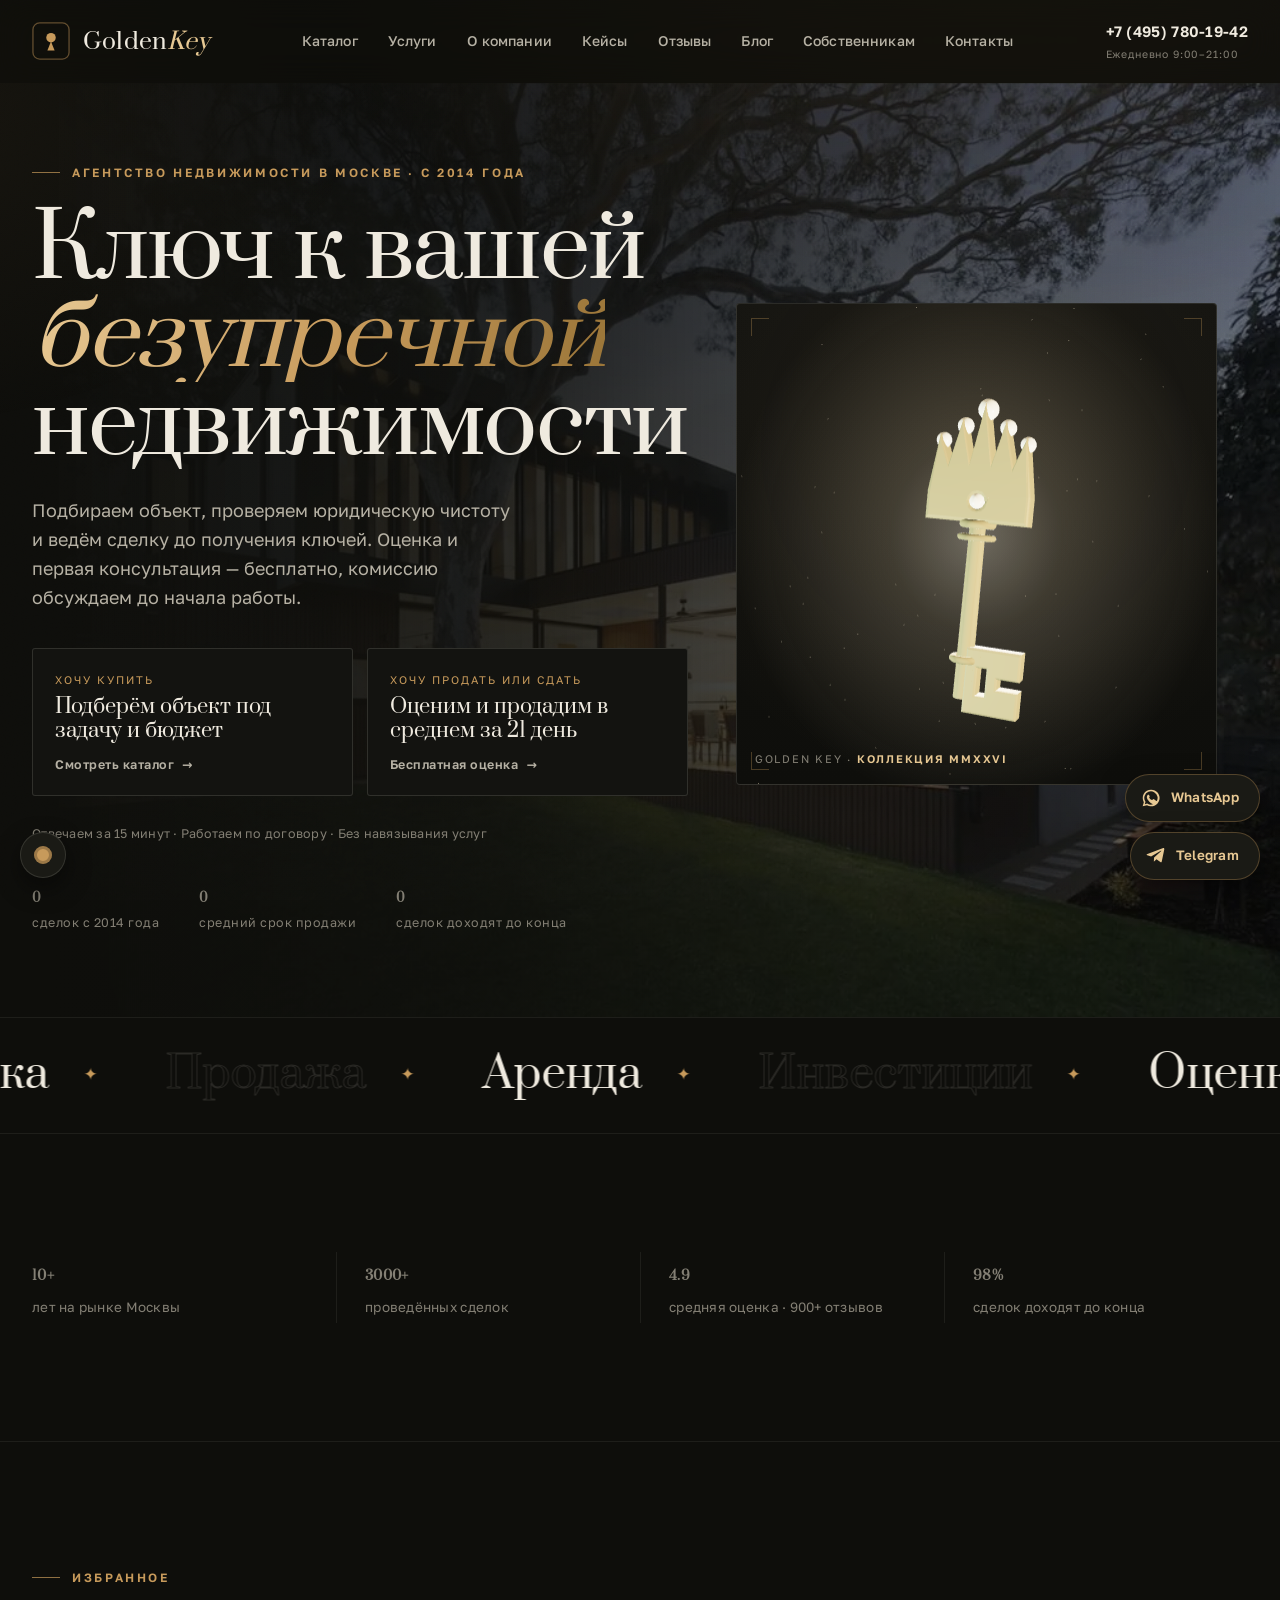
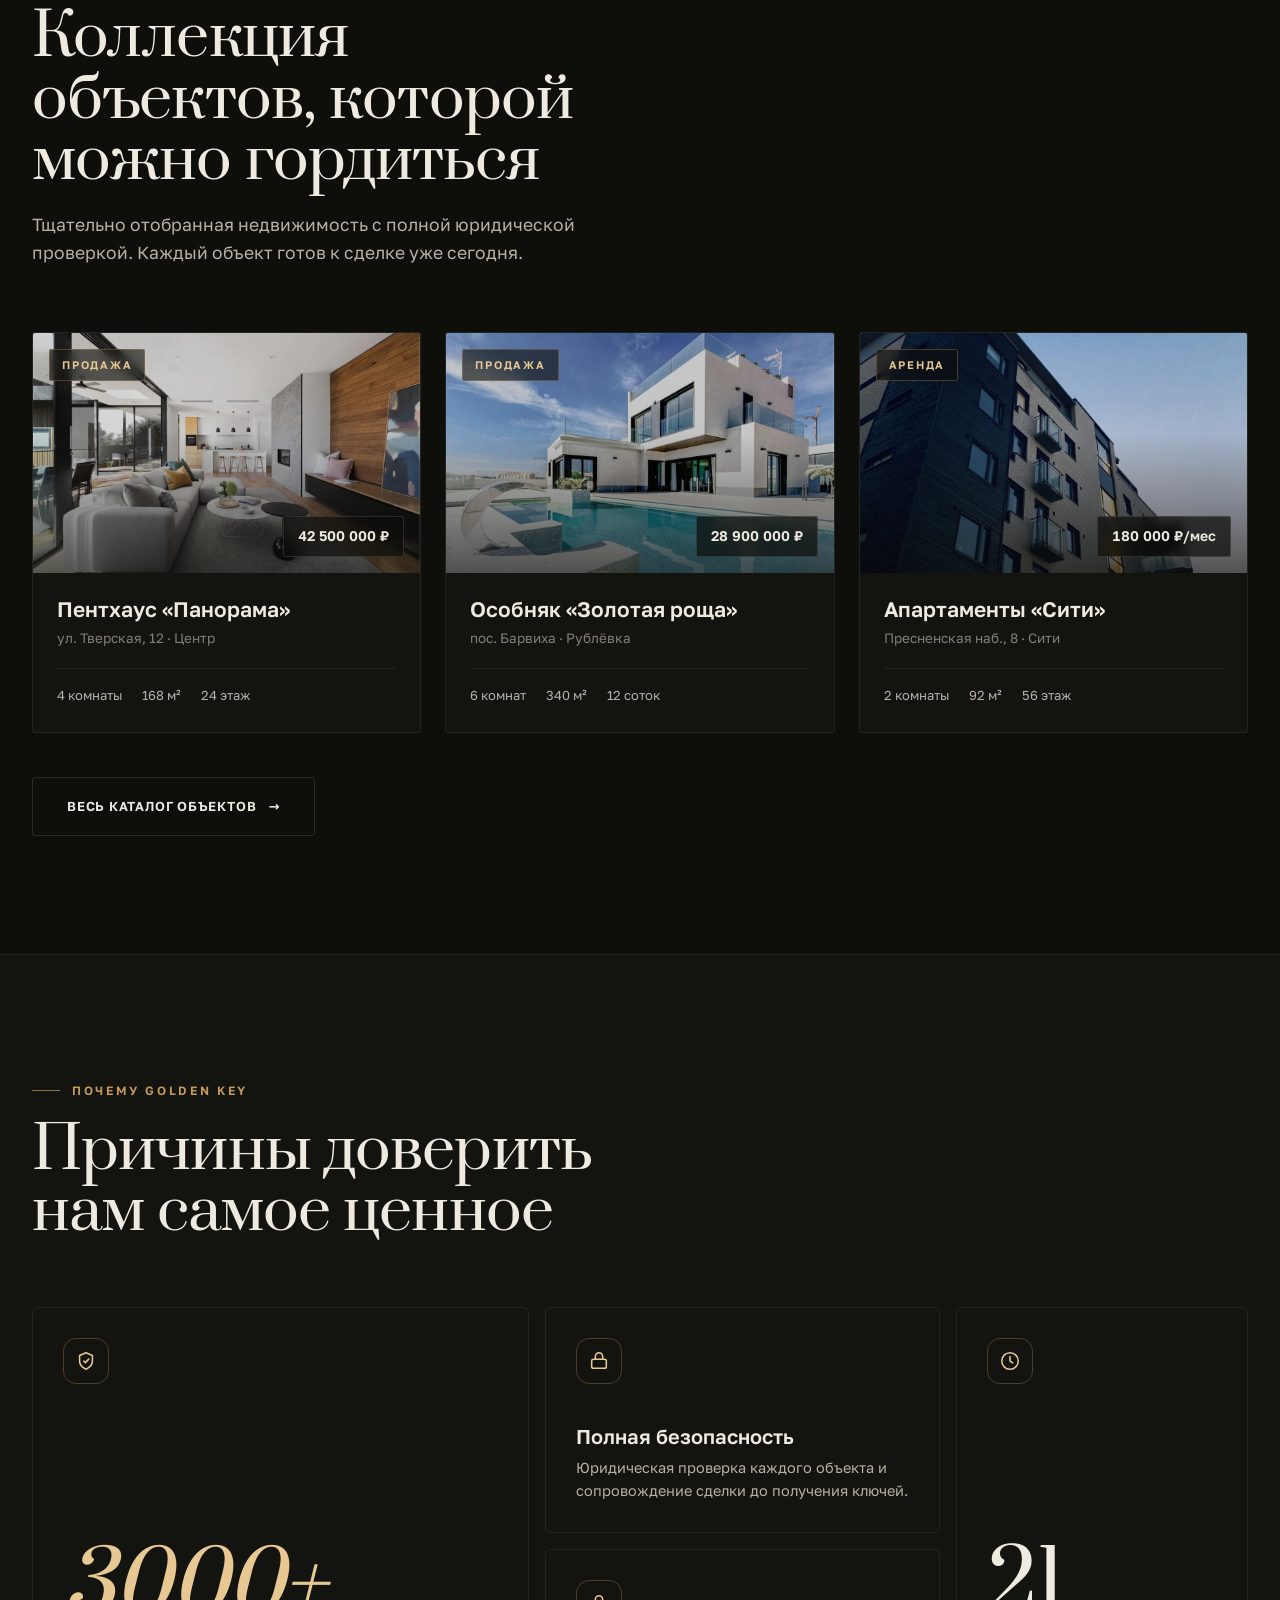
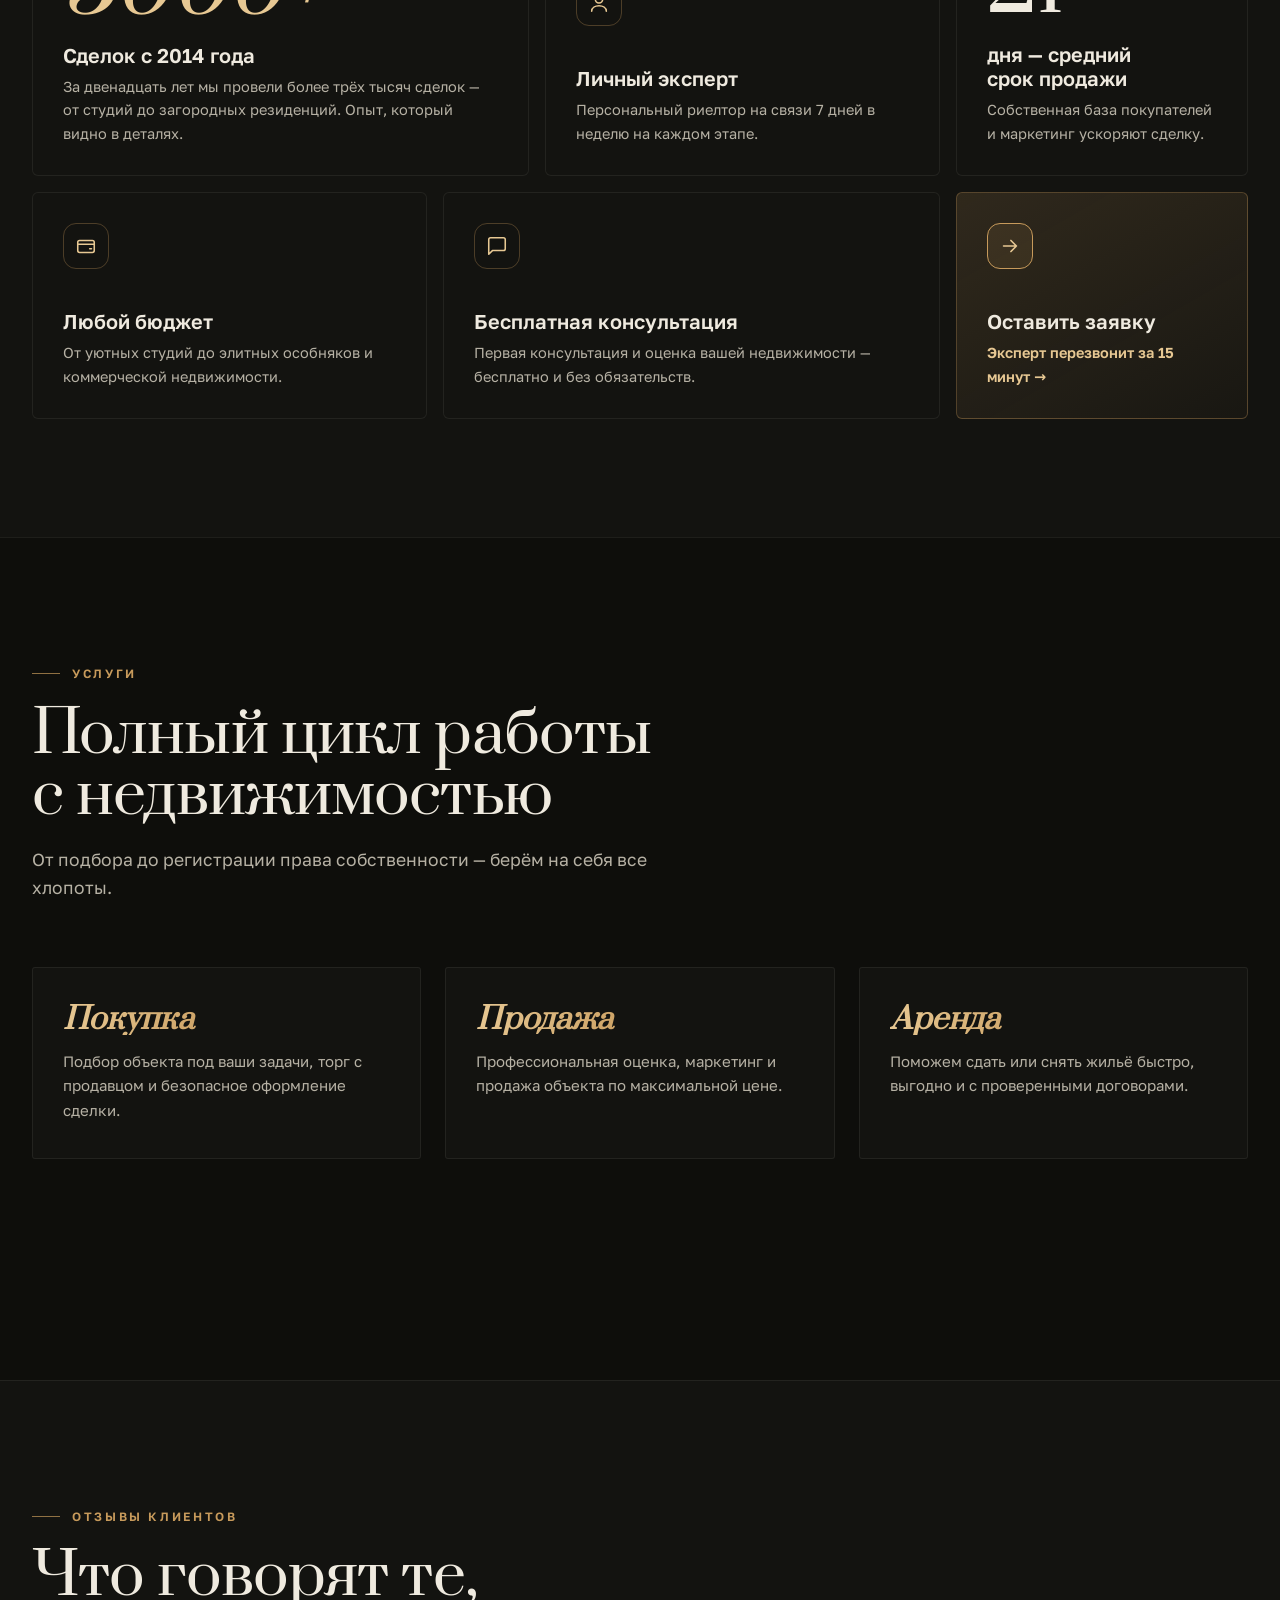
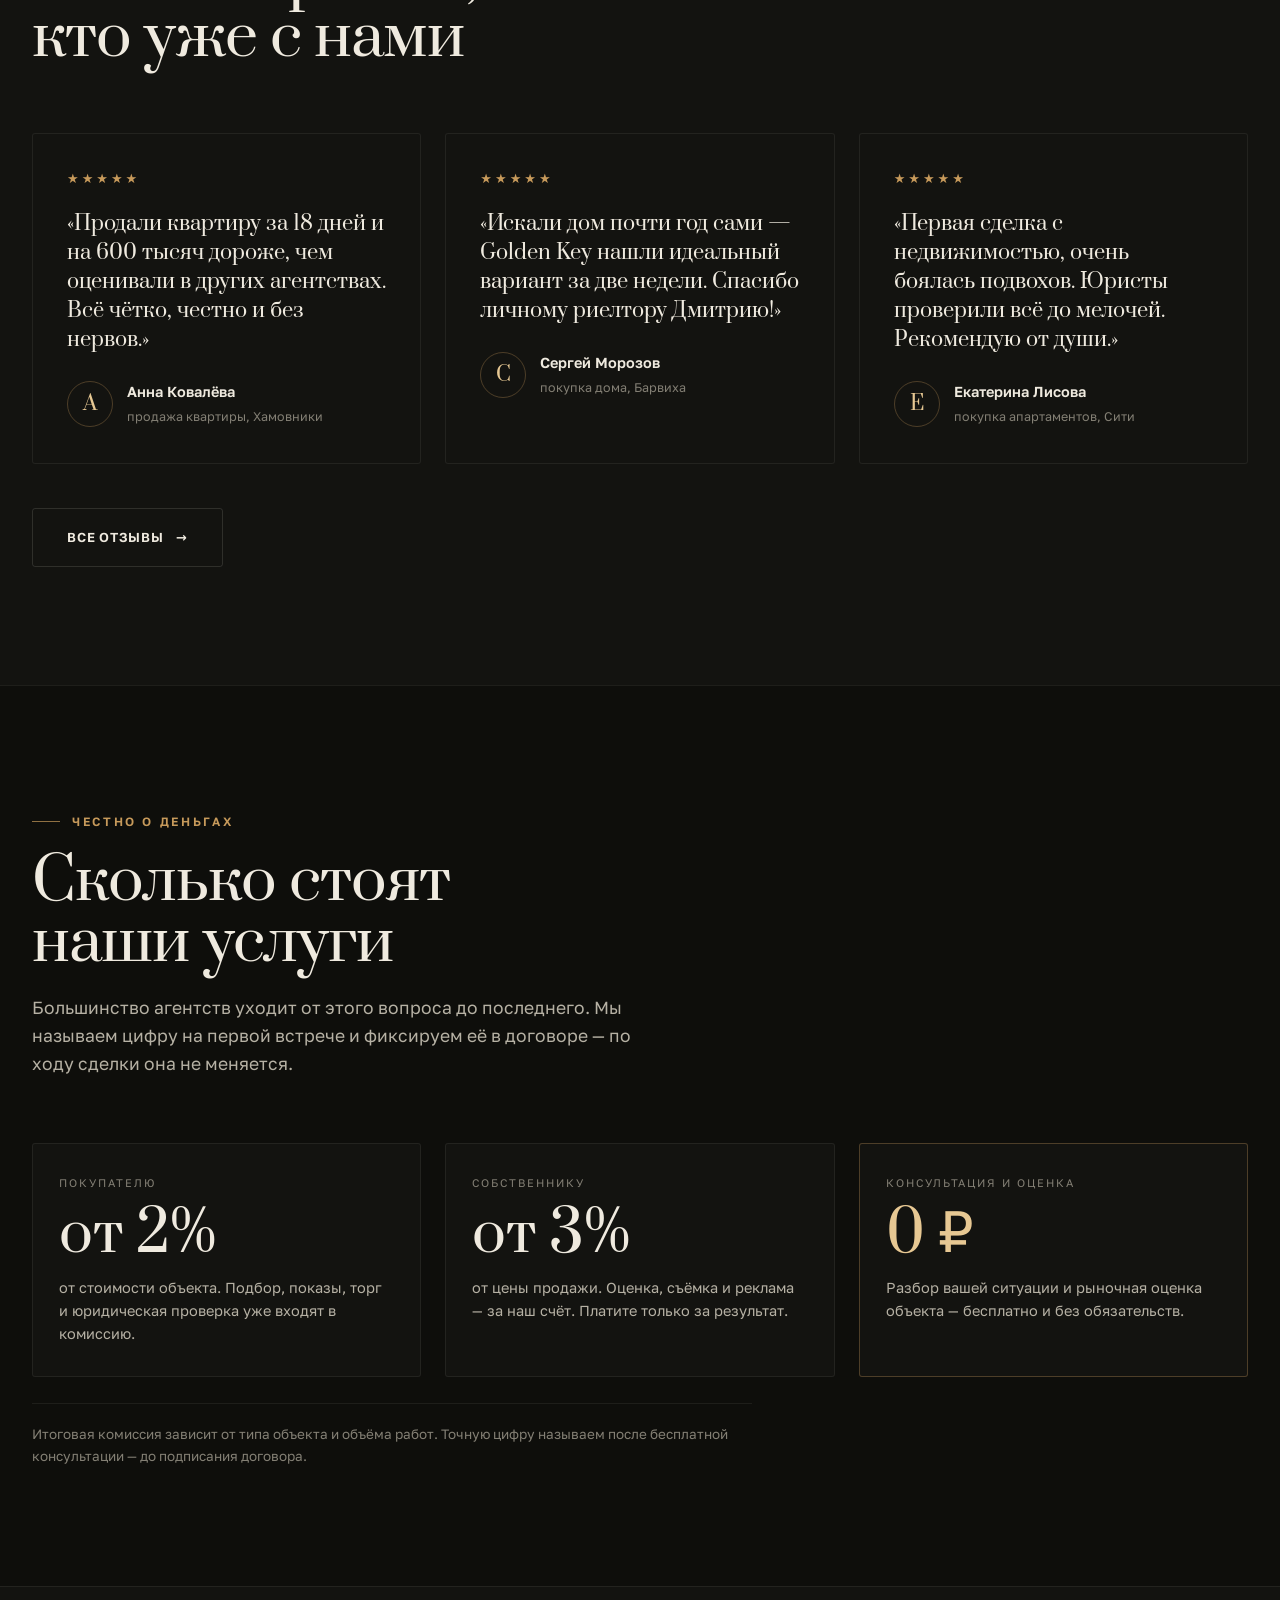
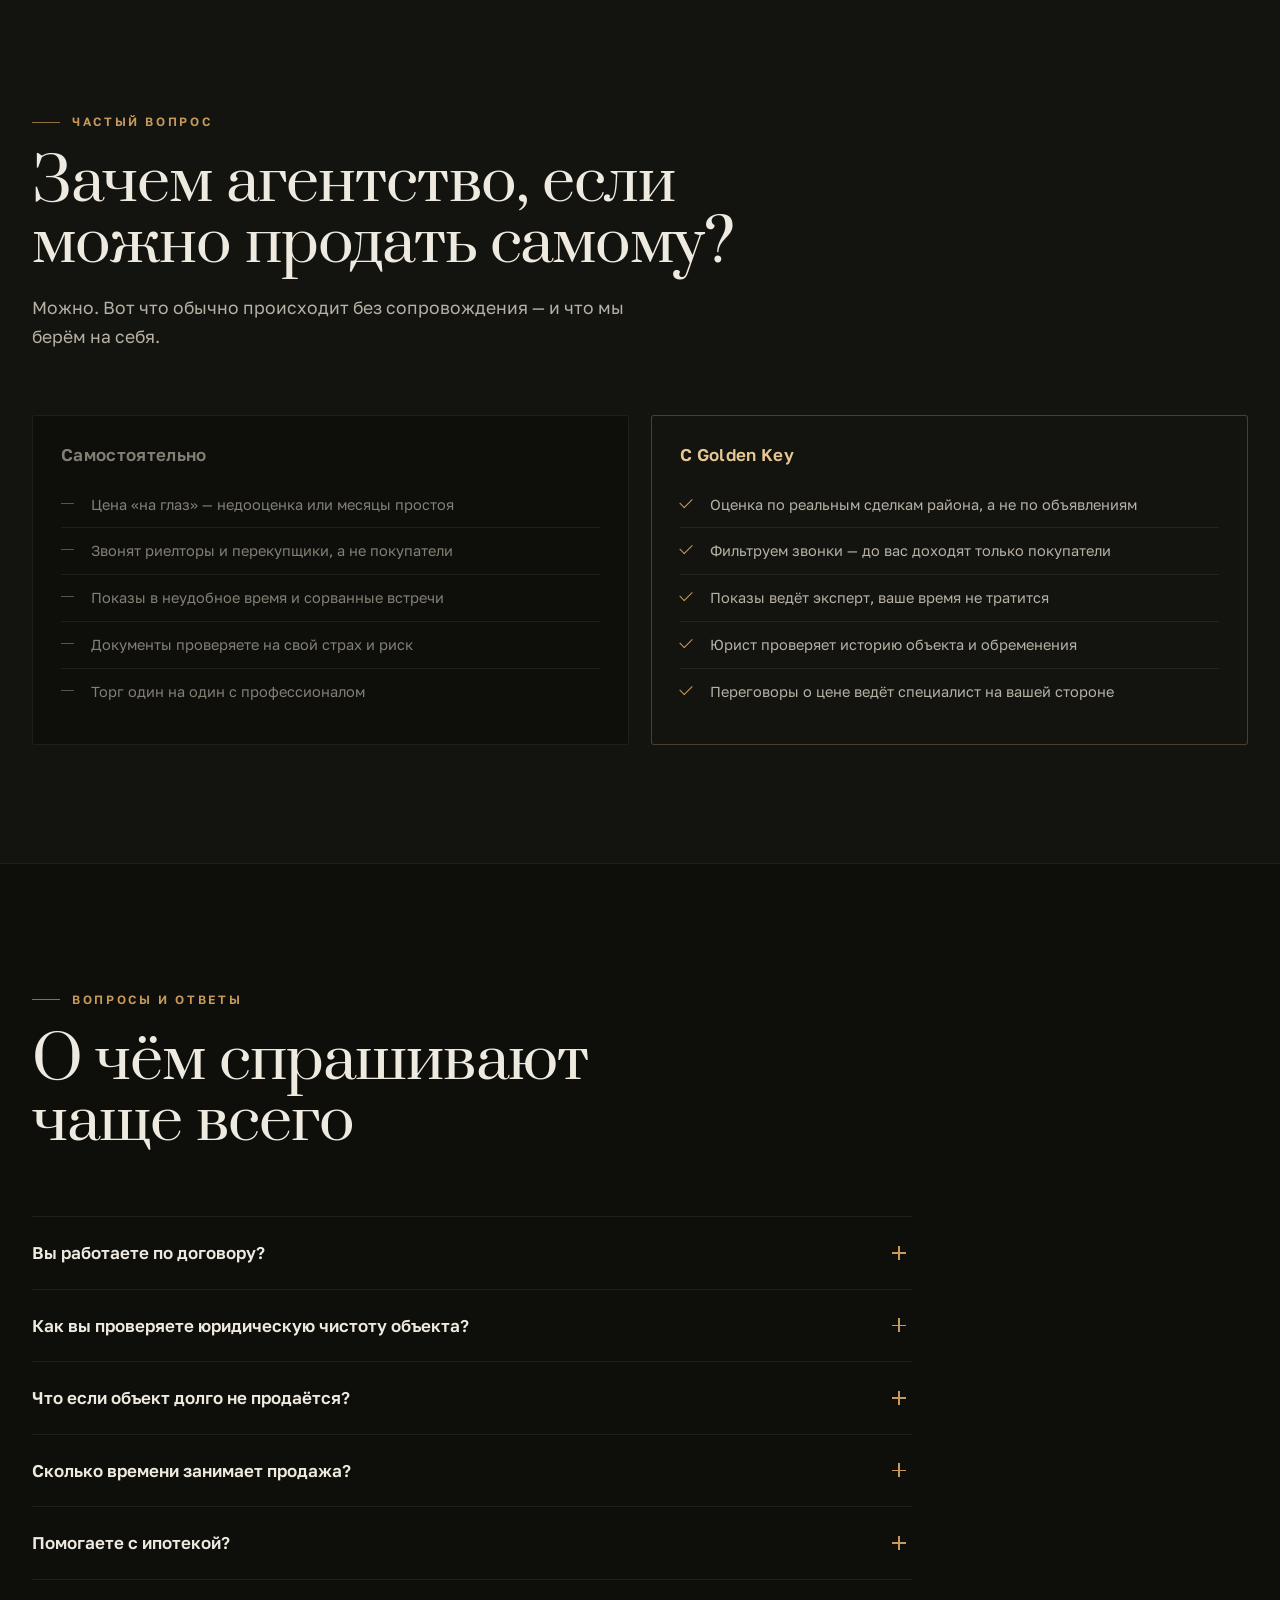
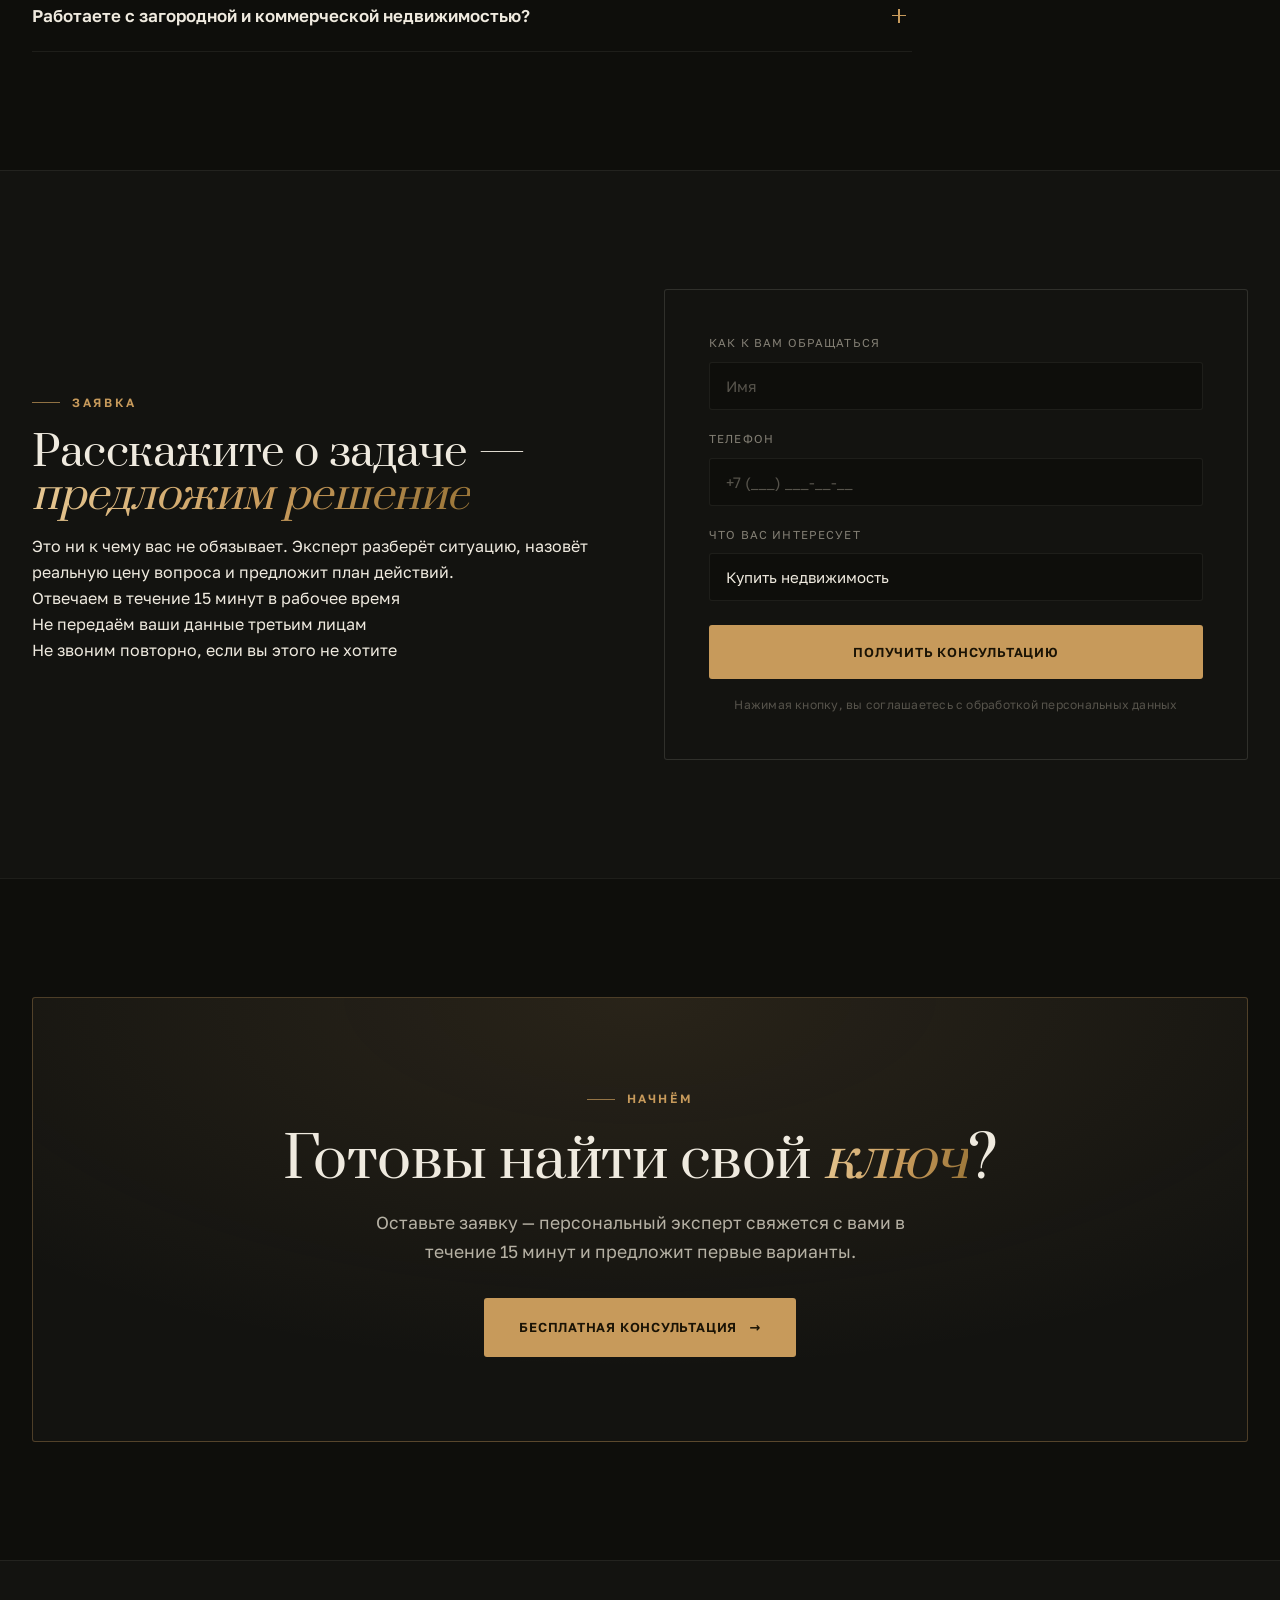
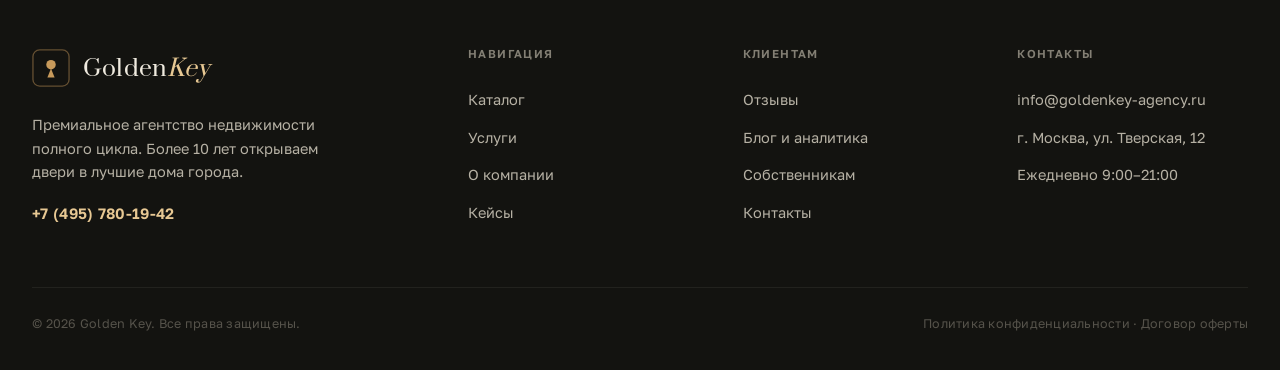
==== commit 151f4282: "Add files via upload" ====
--- a/index.html
+++ b/index.html
@@ -22,7 +22,7 @@
   <meta name="twitter:title" content="Golden Key — агентство недвижимости премиум-класса">
   <meta name="twitter:description" content="Агентство недвижимости Golden Key в Москве: подбор, продажа и аренда квартир, домов и коммерции. Юридическая проверка, сделка под ключ. Оценка бесплатно.">
   <meta name="twitter:image" content="https://vitaly-sokol911.github.io/agenstvo/assets/img/p1.jpg">
-  <link rel="stylesheet" href="assets/css/style.css">
+  <link rel="stylesheet" href="assets/css/style.css?v=20260923">
   <script type="application/ld+json">
   {
     "@context": "https://schema.org",
@@ -466,6 +466,6 @@
   </div>
 
 
-  <script src="assets/js/main.js"></script>
+  <script src="assets/js/main.js?v=20260923"></script>
 </body>
 </html>
--- a/assets/css/style.css
+++ b/assets/css/style.css
@@ -648,7 +648,7 @@
    ============================================================ */
 
 /* ---------- Развилка аудитории на первом экране ---------- */
-.split-cta { display: grid; grid-template-columns: 1fr 1fr; gap: 14px; margin-bottom: 18px; }
+.split-cta { display: grid; grid-template-columns: 1fr 1fr; gap: 14px; margin-bottom: 28px; }
 .split-card {
   display: flex; flex-direction: column; gap: 6px;
   padding: 22px 22px 20px; border: 1px solid var(--line);
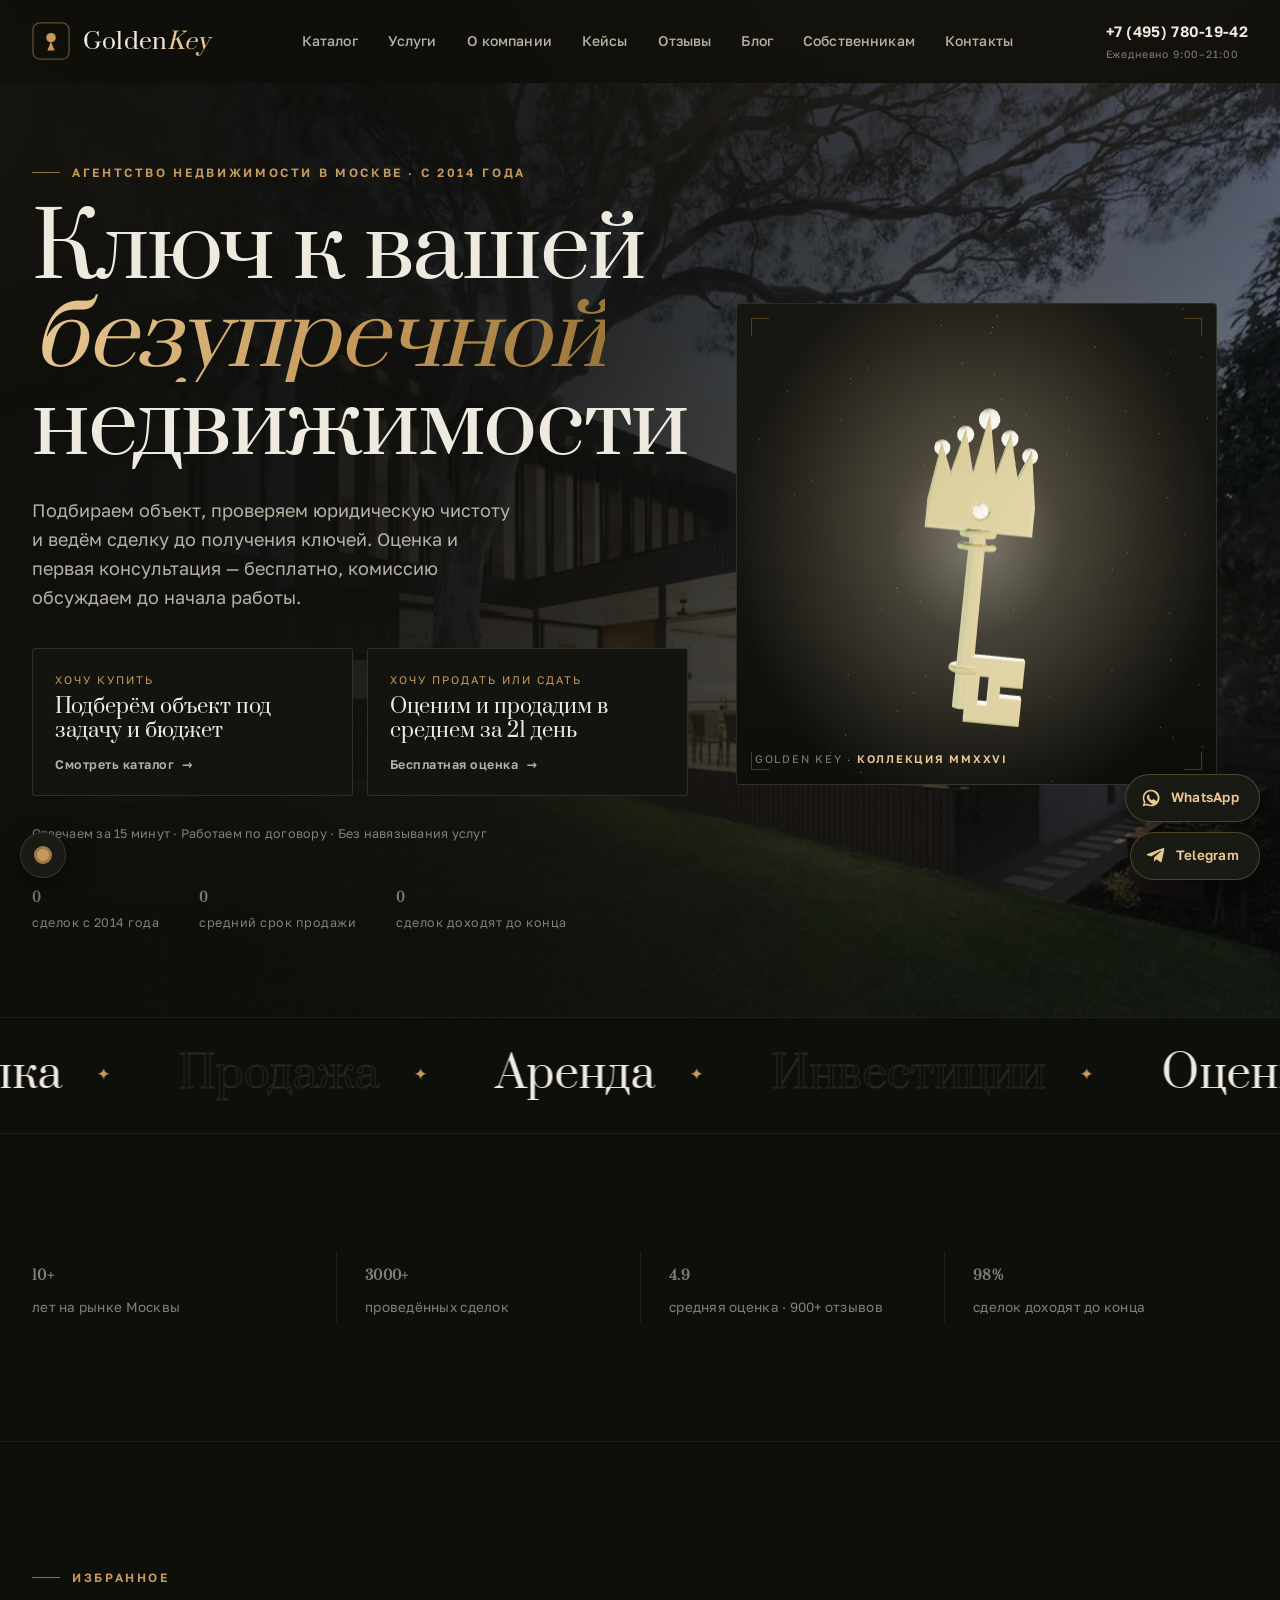
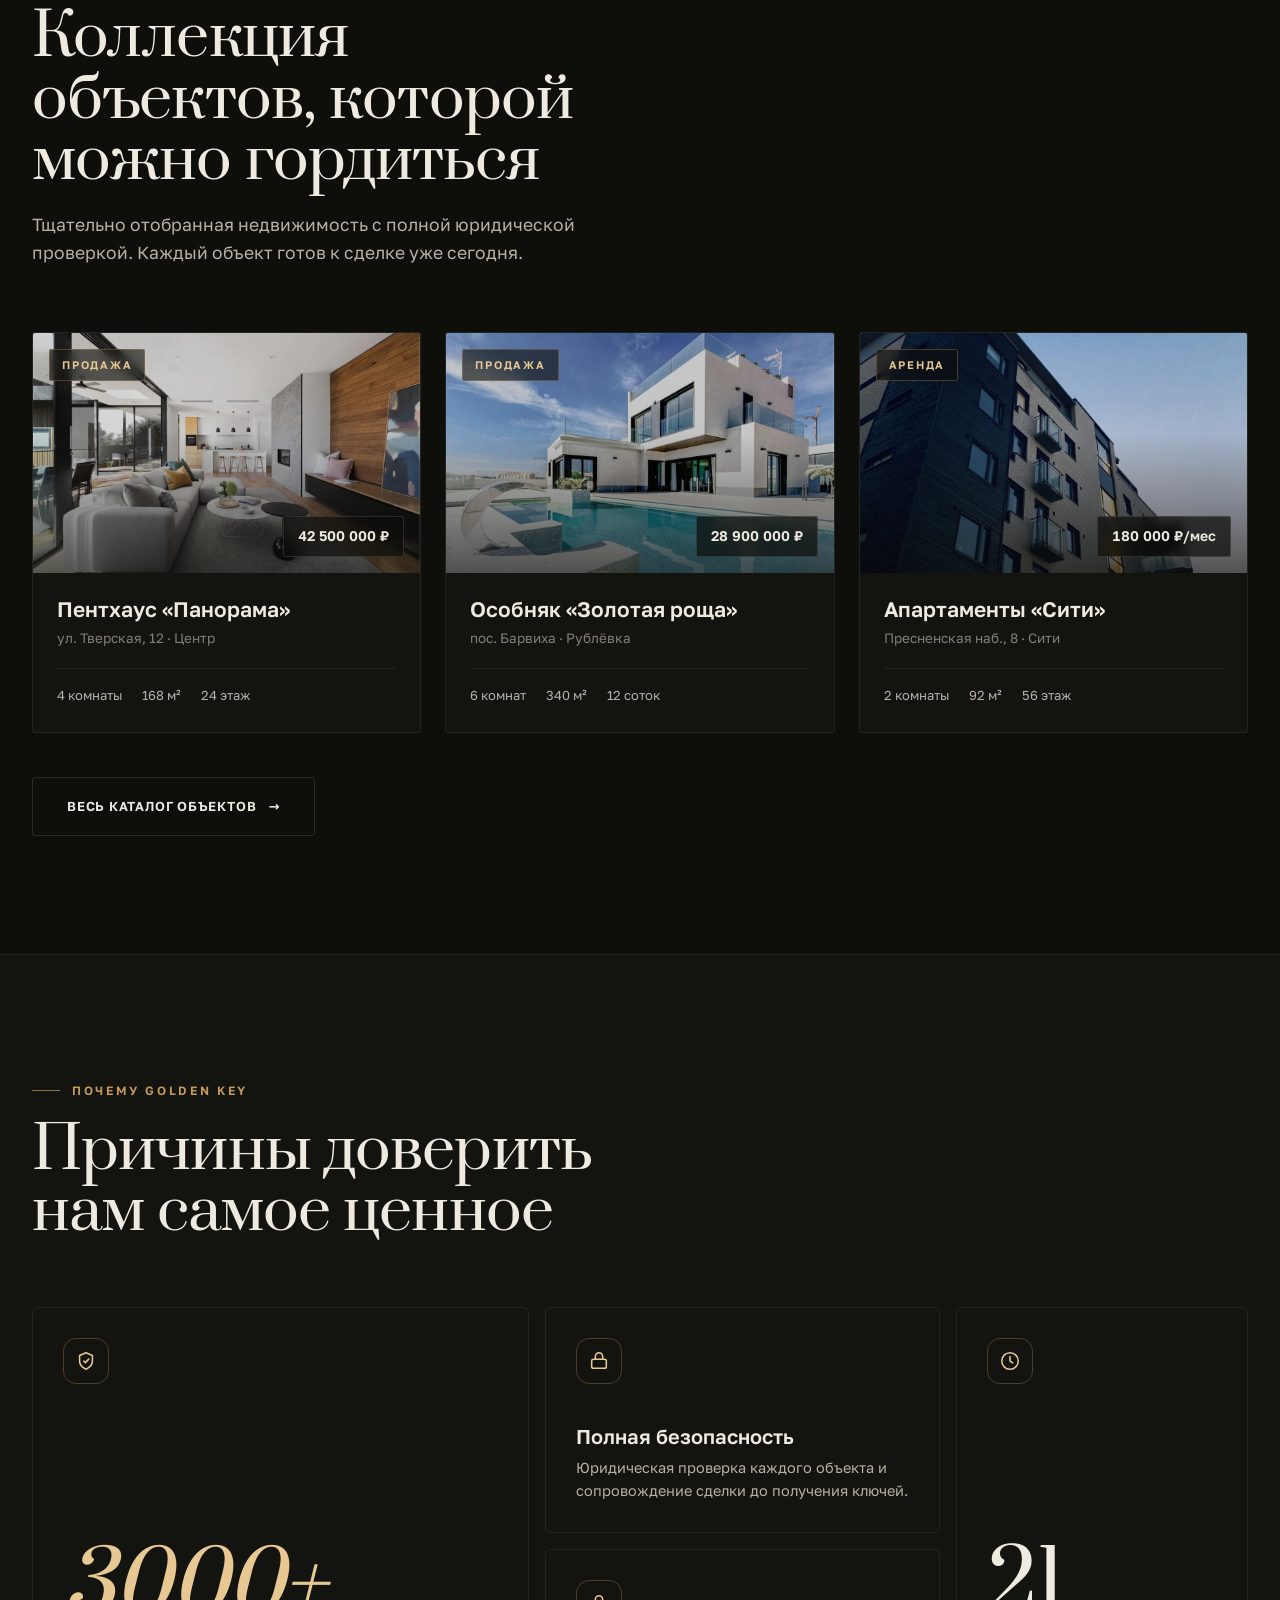
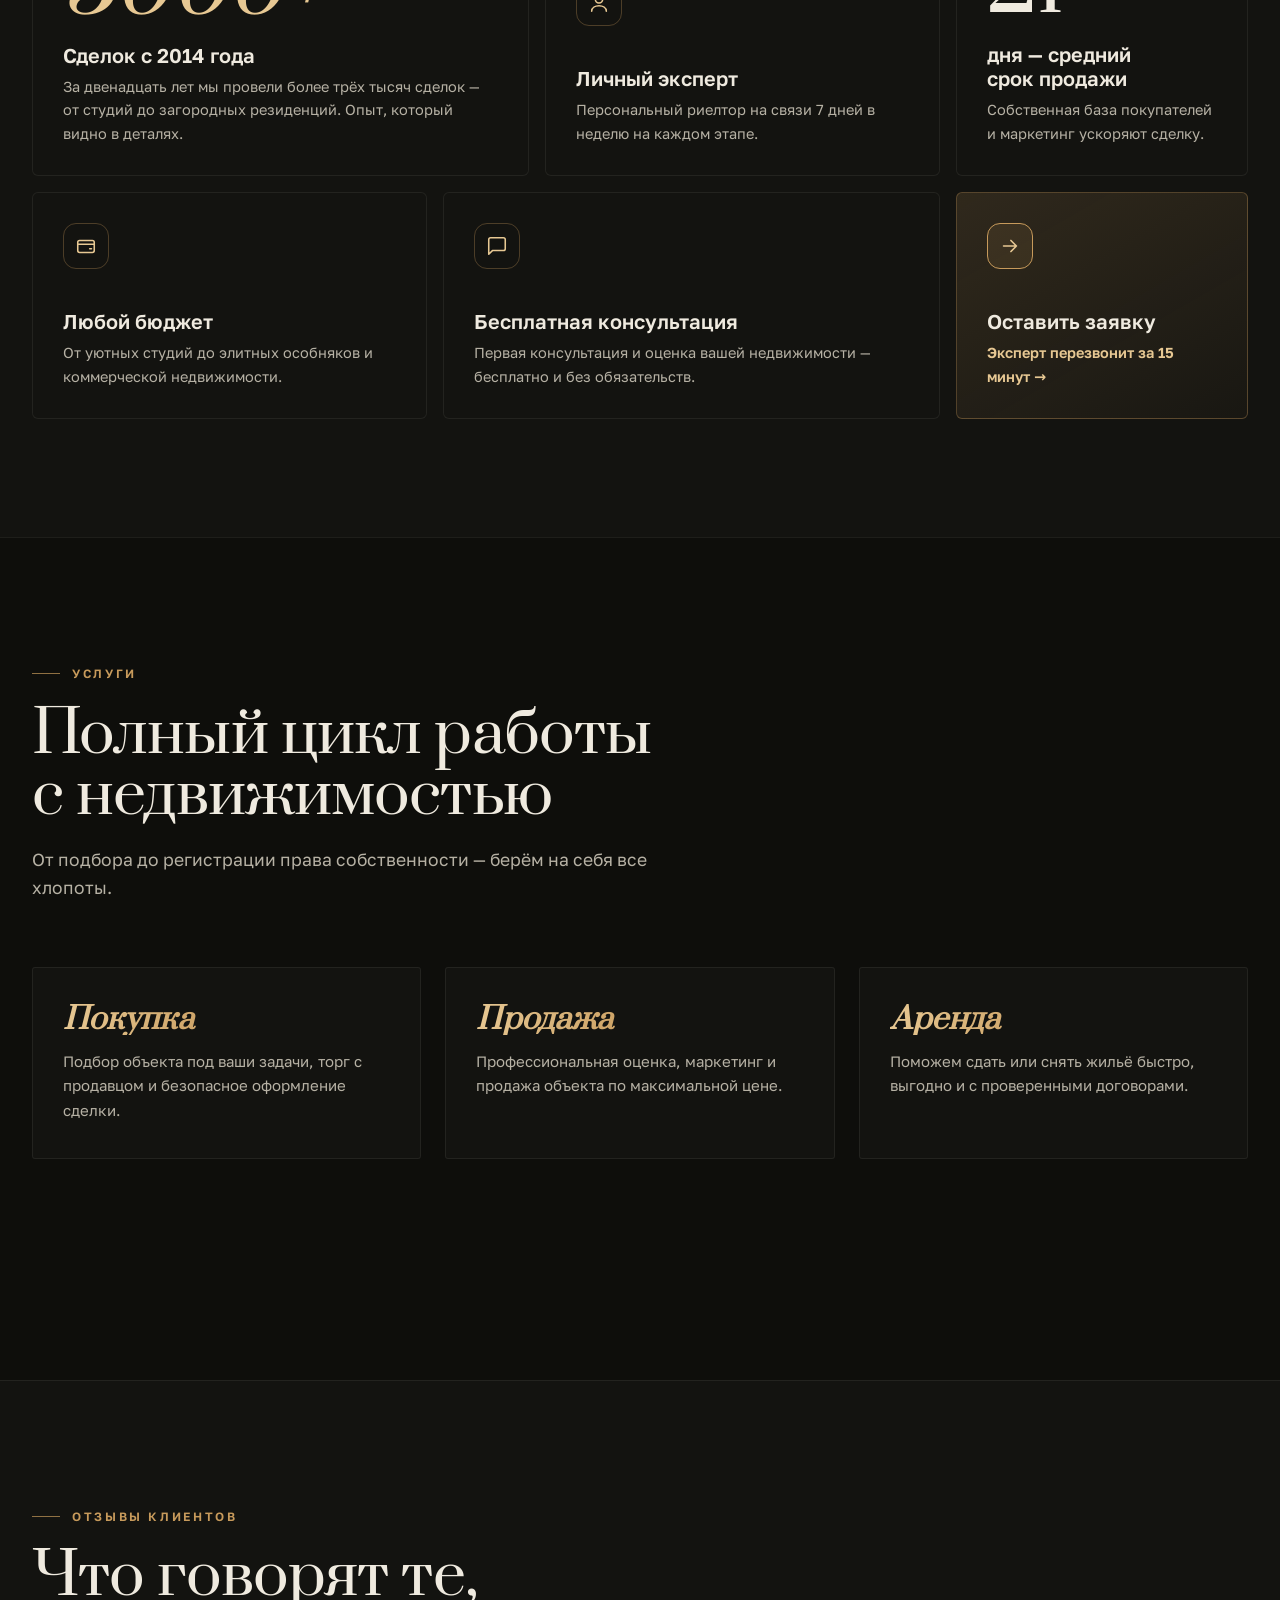
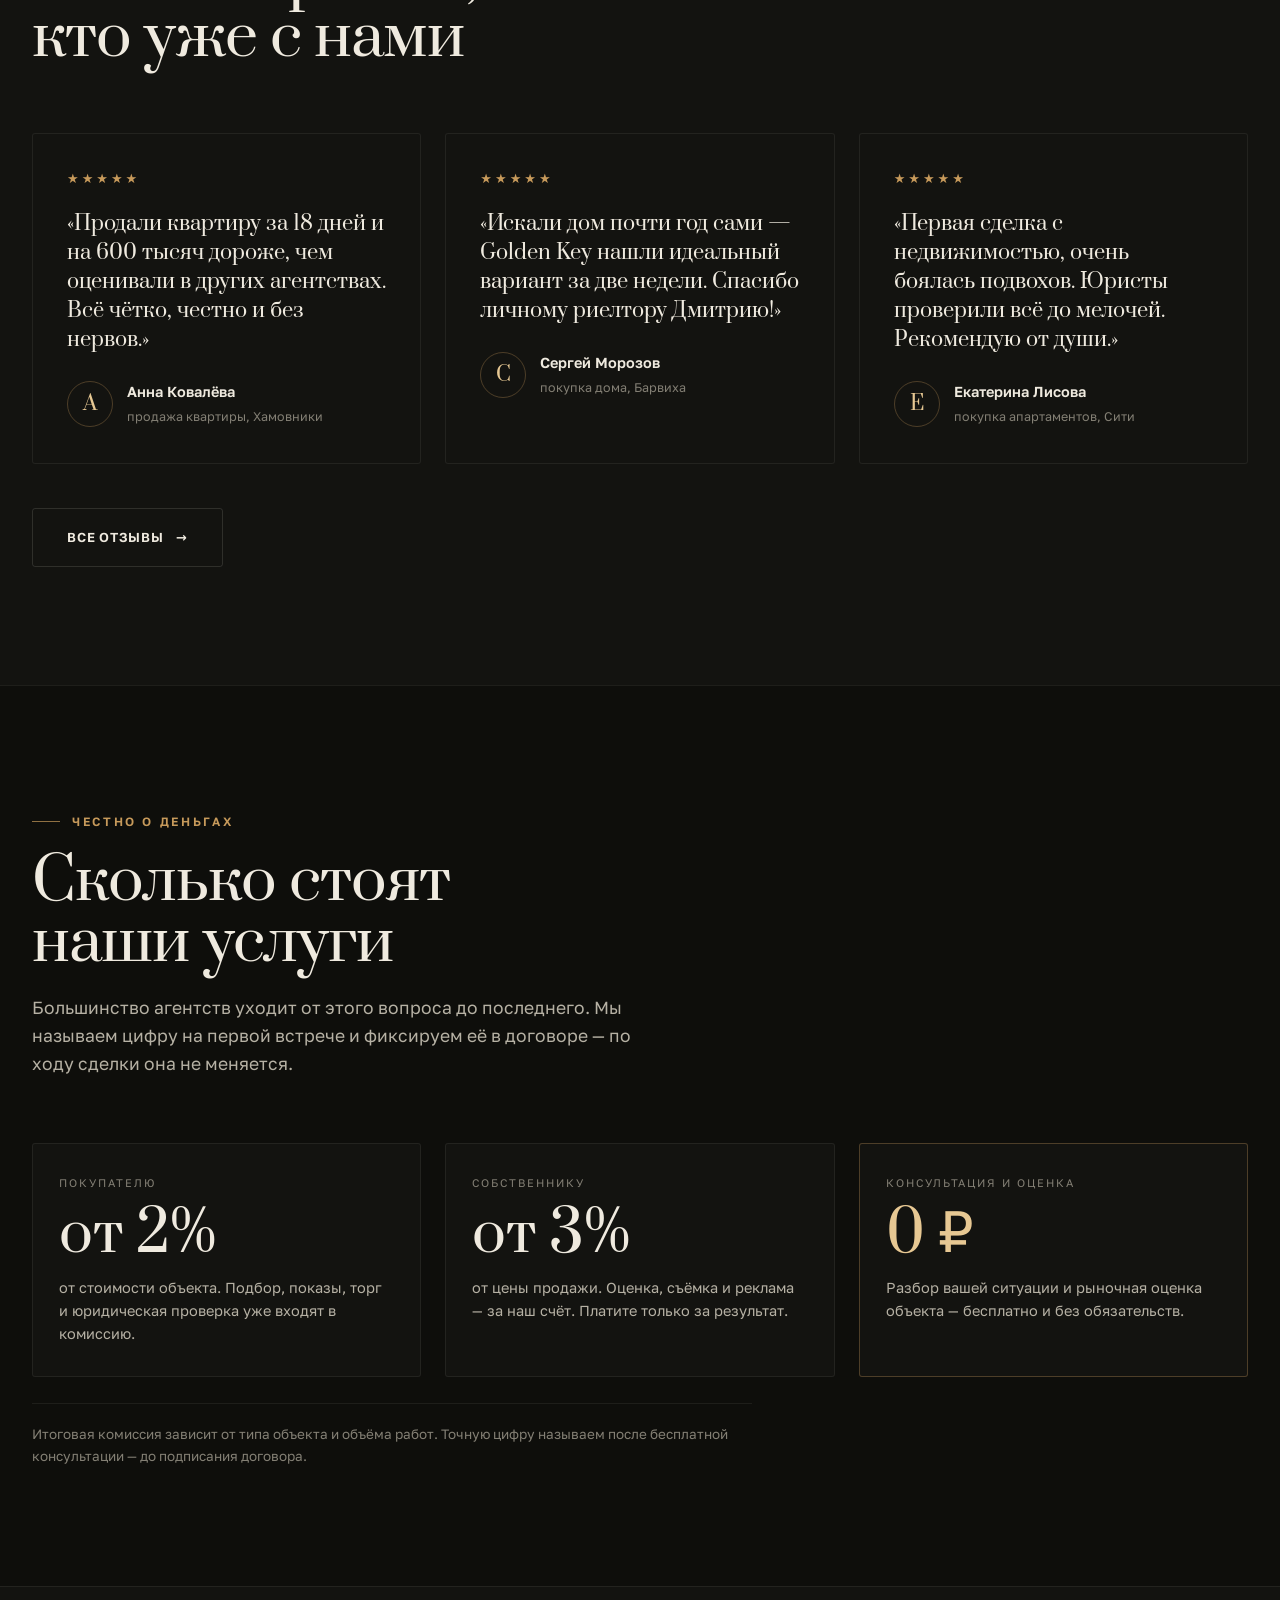
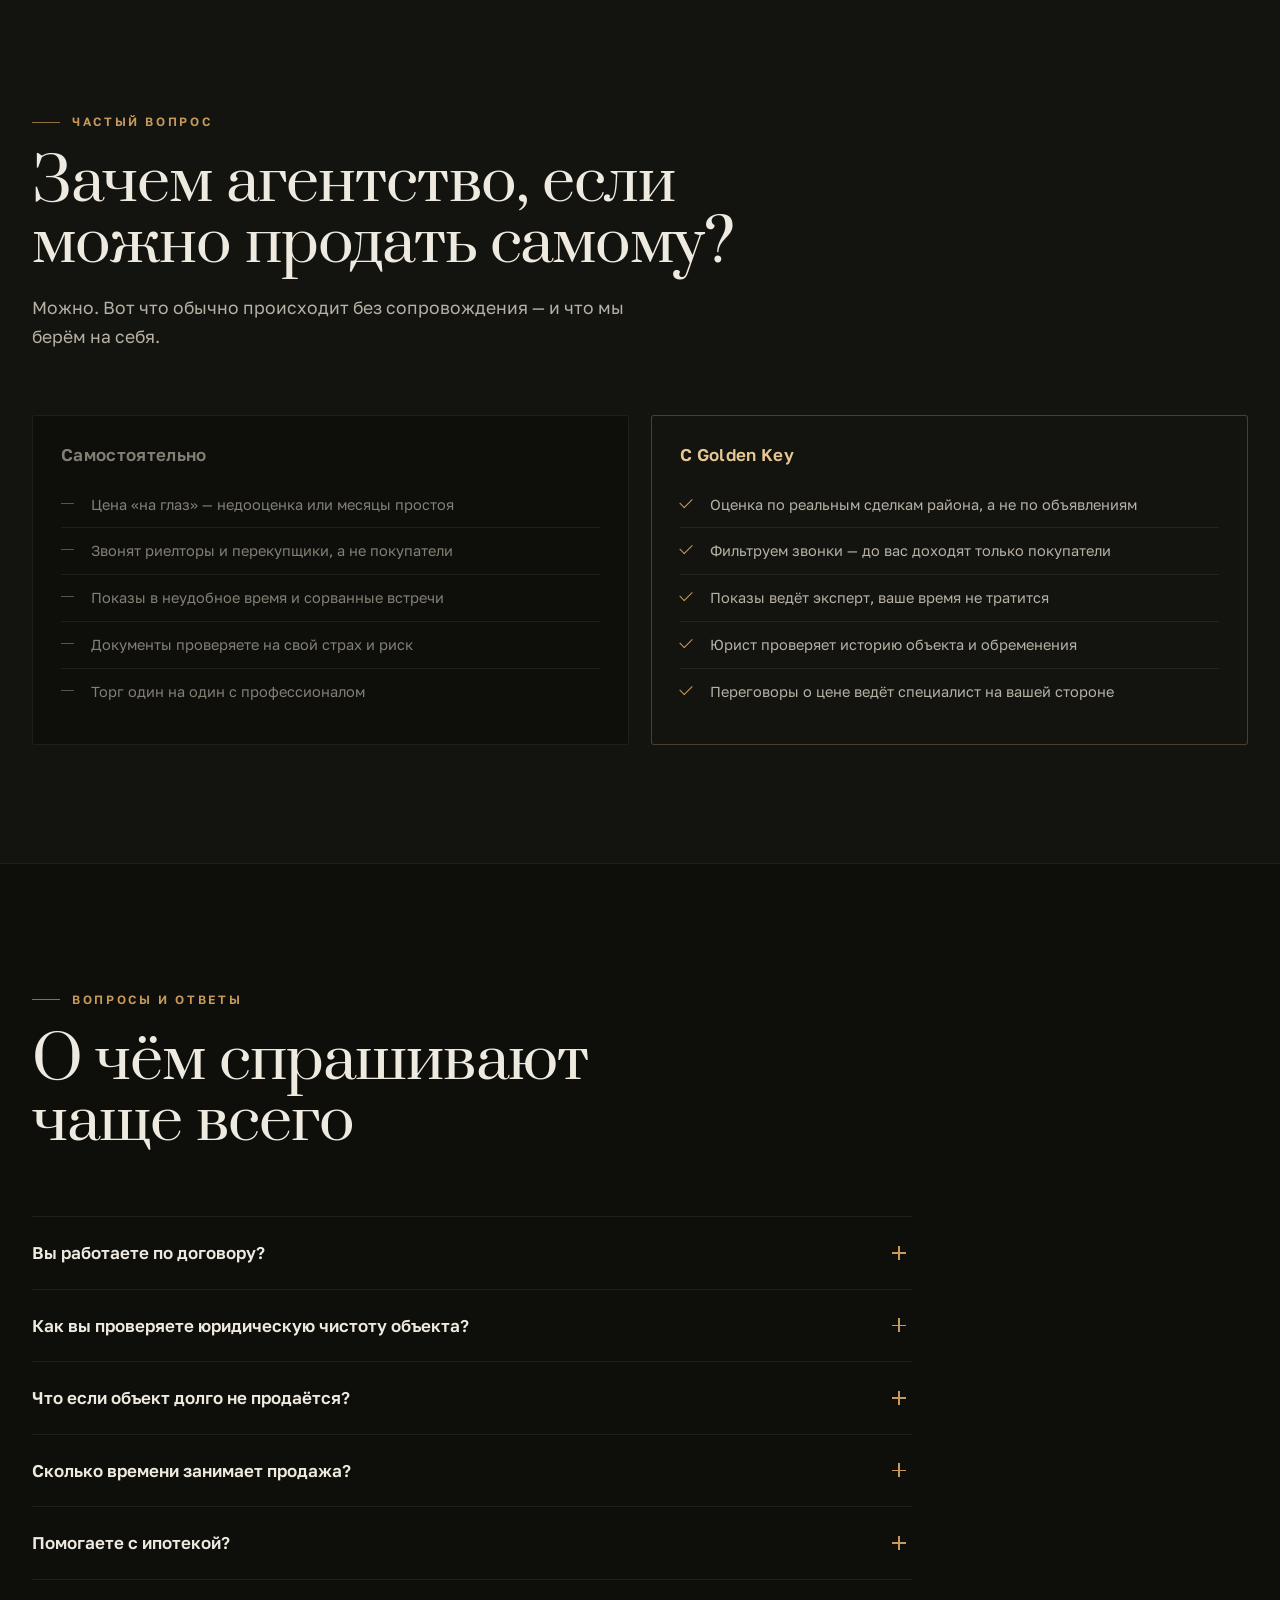
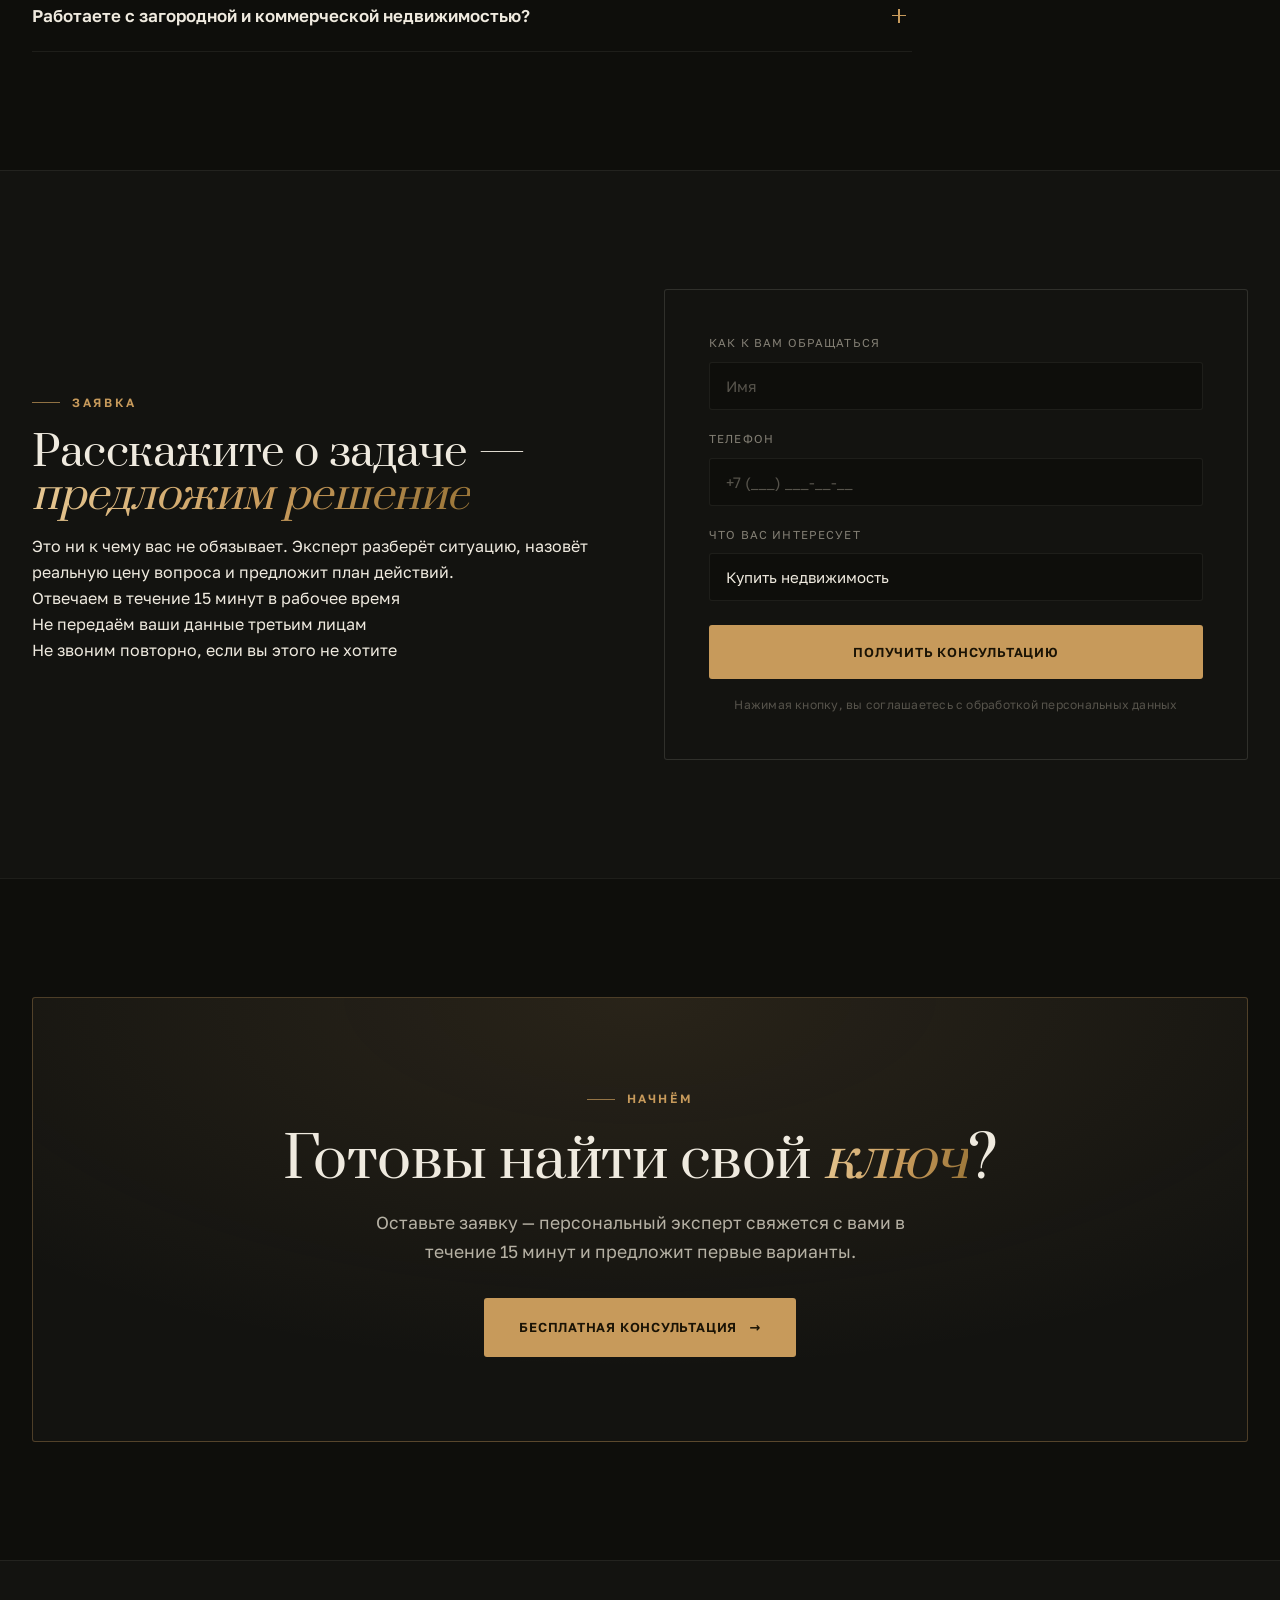
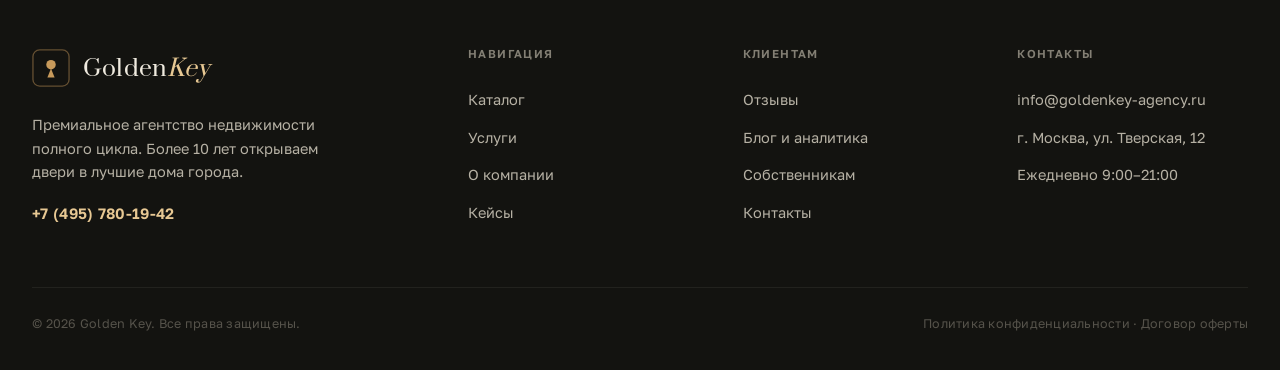
==== commit 4dbfab4d: "Add files via upload" ====
--- a/index.html
+++ b/index.html
@@ -22,7 +22,7 @@
   <meta name="twitter:title" content="Golden Key — агентство недвижимости премиум-класса">
   <meta name="twitter:description" content="Агентство недвижимости Golden Key в Москве: подбор, продажа и аренда квартир, домов и коммерции. Юридическая проверка, сделка под ключ. Оценка бесплатно.">
   <meta name="twitter:image" content="https://vitaly-sokol911.github.io/agenstvo/assets/img/p1.jpg">
-  <link rel="stylesheet" href="assets/css/style.css?v=20260923">
+  <link rel="stylesheet" href="assets/css/style.css?v=20260923b">
   <script type="application/ld+json">
   {
     "@context": "https://schema.org",
@@ -404,7 +404,7 @@
                 <option>Юридическая проверка</option>
               </select>
             </div>
-            <div class="hp-field" aria-hidden="true"><label for="hr-city">Город</label><input id="hr-city" name="city" type="text" tabindex="-1" autocomplete="off"></div>
+            <div class="hp-field" aria-hidden="true"><label for="hr-gkref">Не заполняйте это поле</label><input id="hr-gkref" name="gk_ref" type="text" tabindex="-1" autocomplete="off"></div>
             <button type="submit" class="btn btn-gold btn-lg form-submit">Получить консультацию</button>
             <p class="mini-note">Нажимая кнопку, вы соглашаетесь с обработкой персональных данных</p>
           </form>
@@ -466,6 +466,6 @@
   </div>
 
 
-  <script src="assets/js/main.js?v=20260923"></script>
+  <script src="assets/js/main.js?v=20260923b"></script>
 </body>
 </html>
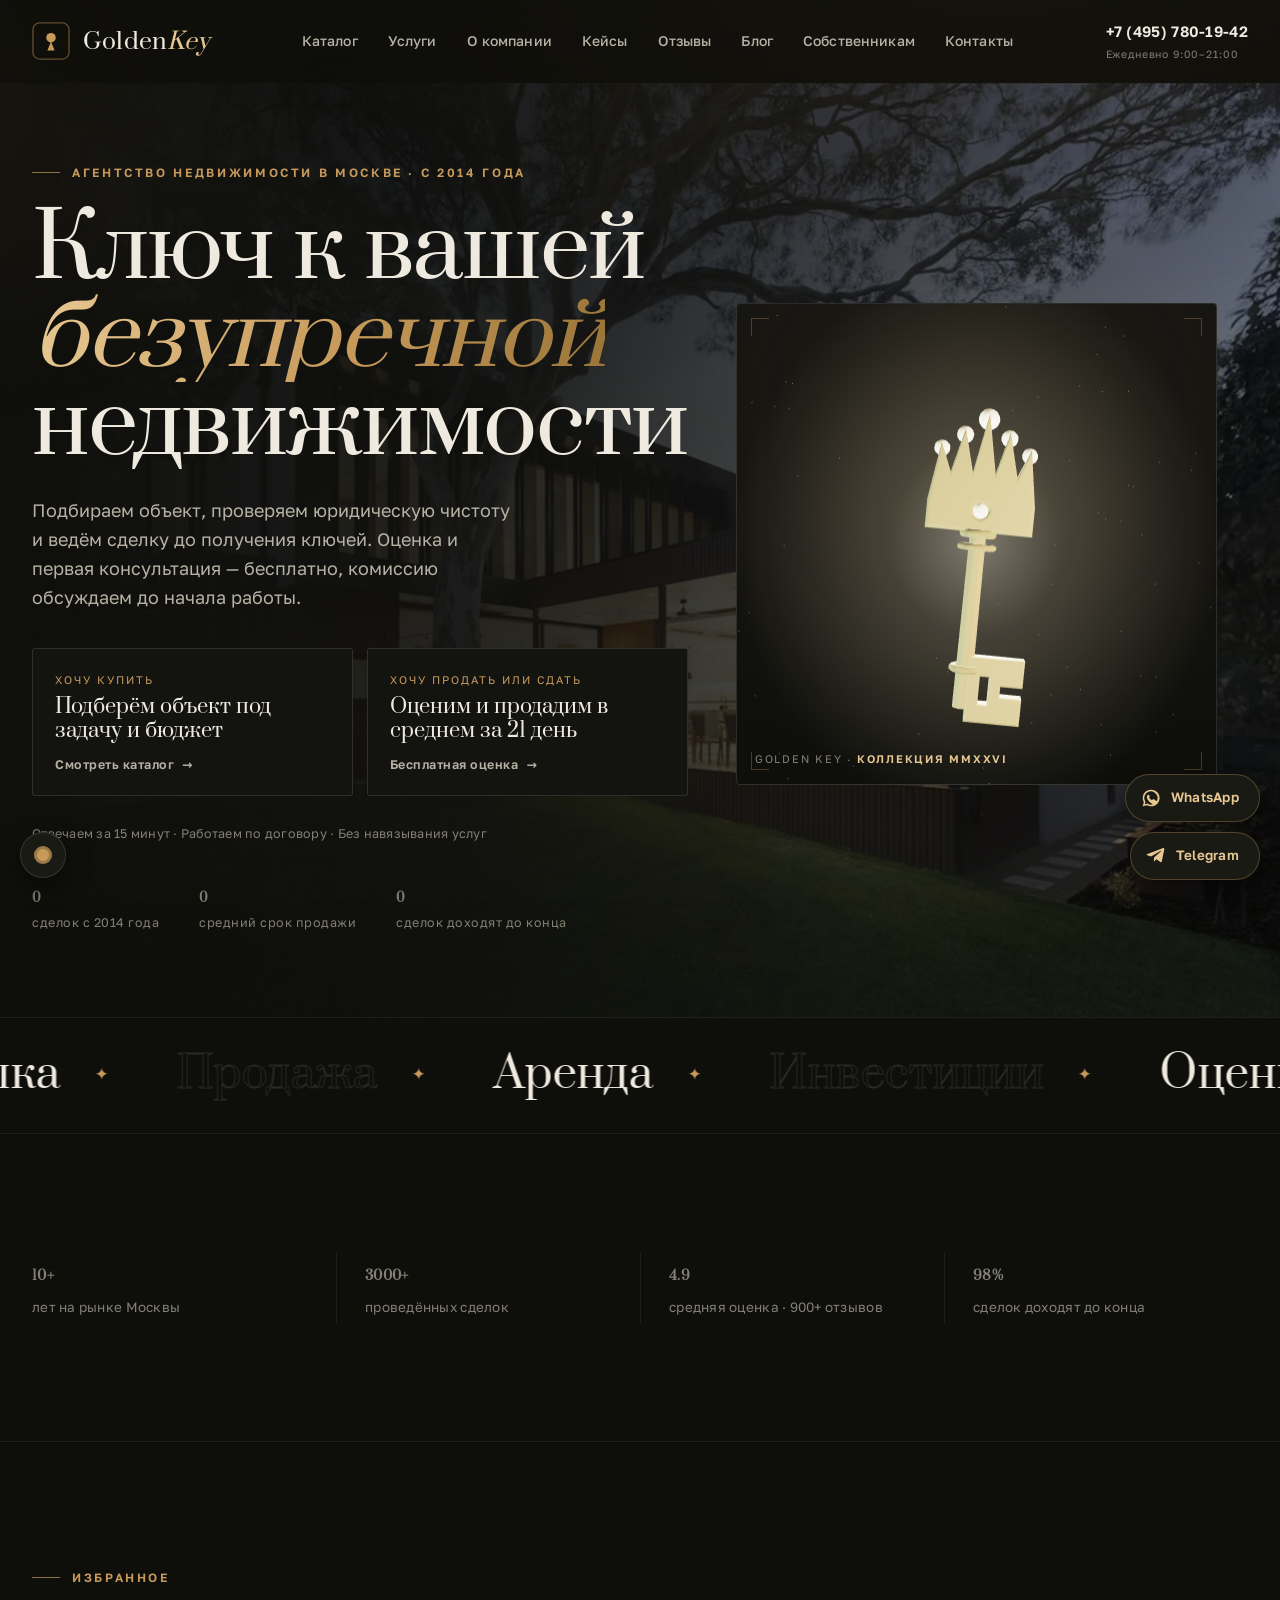
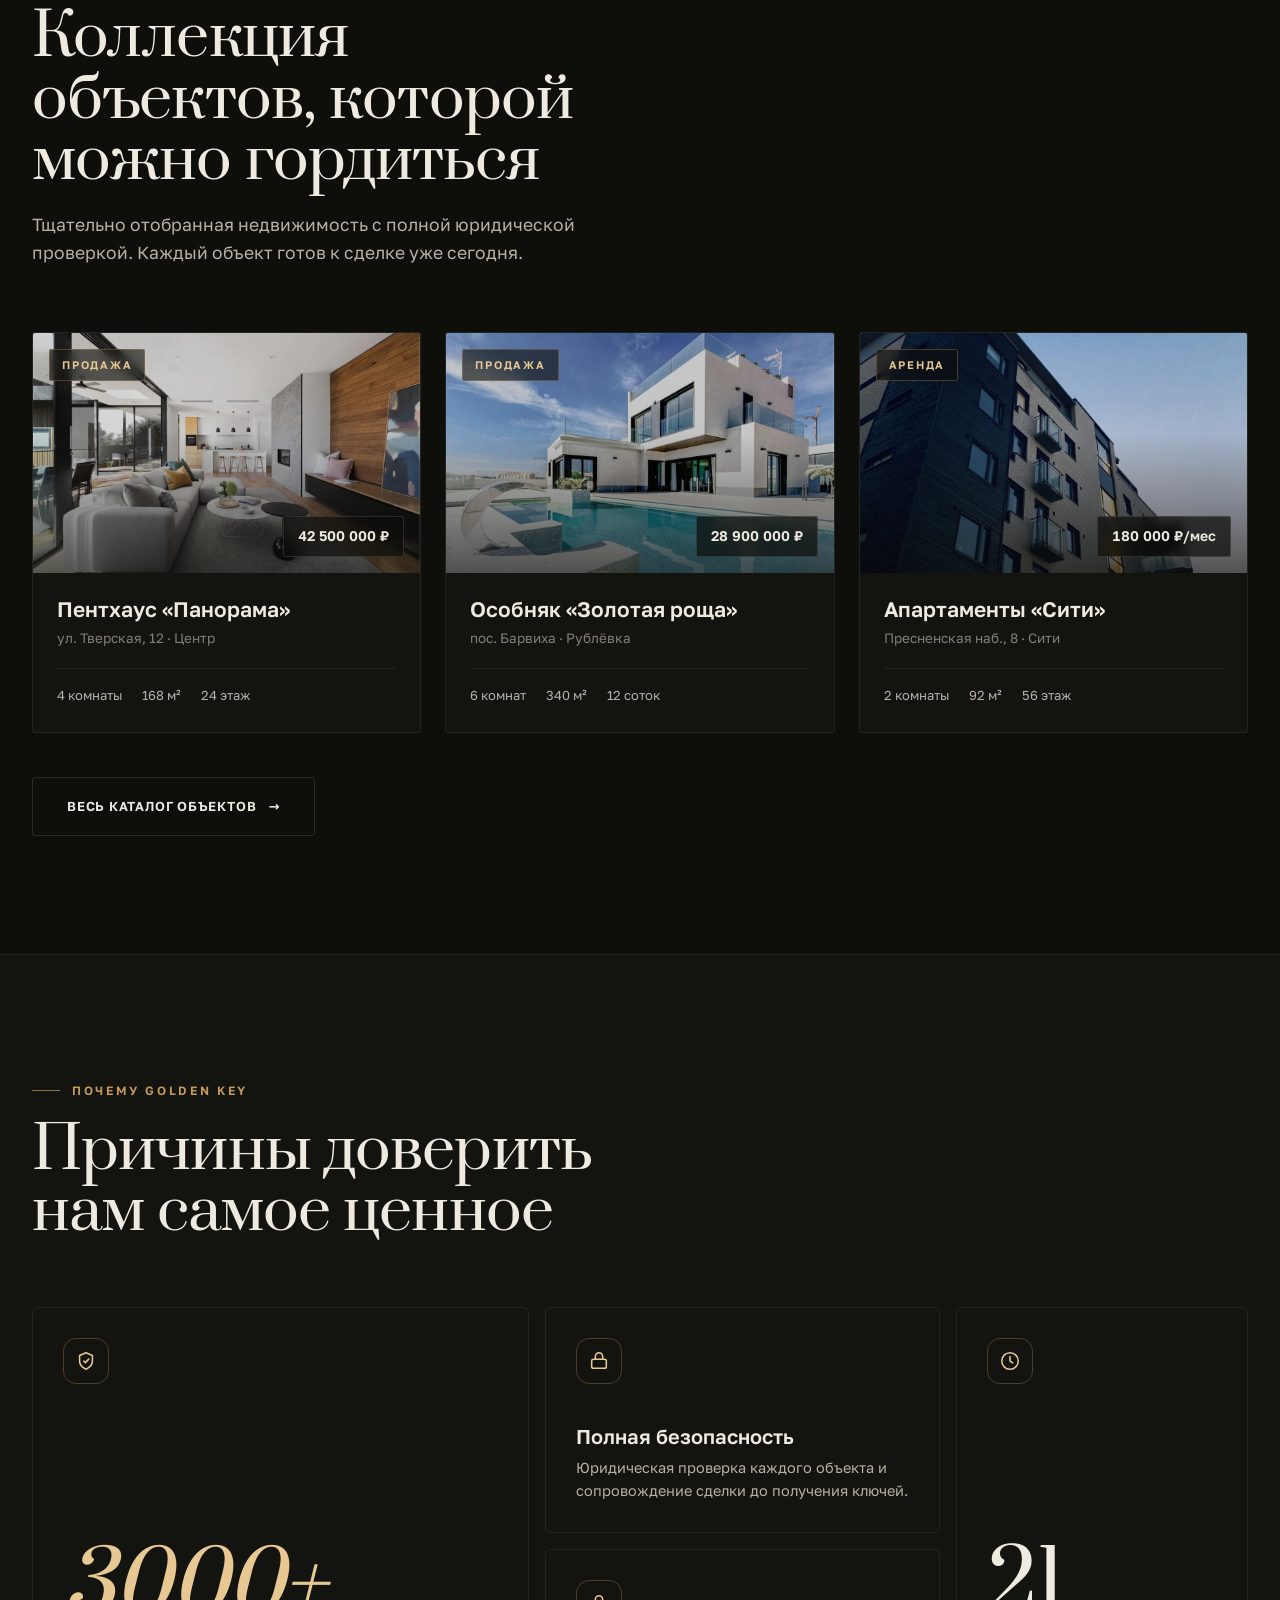
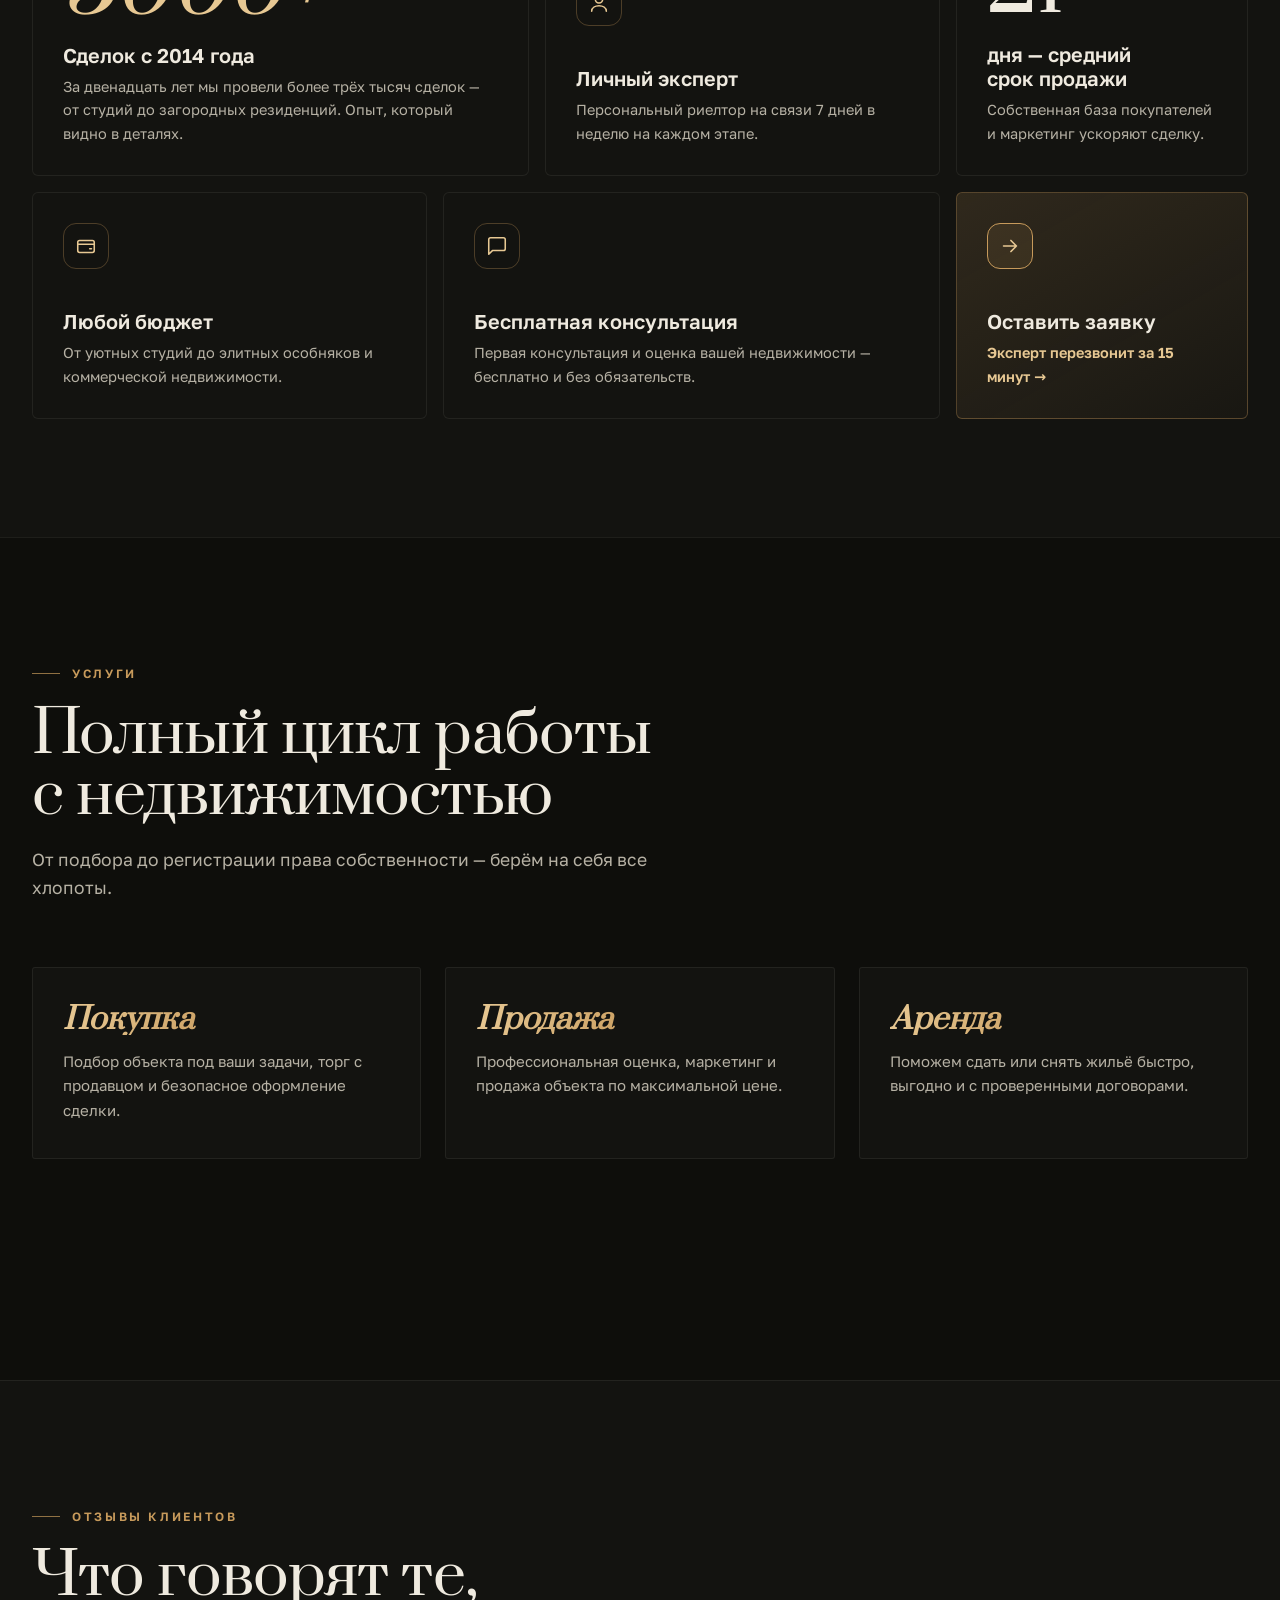
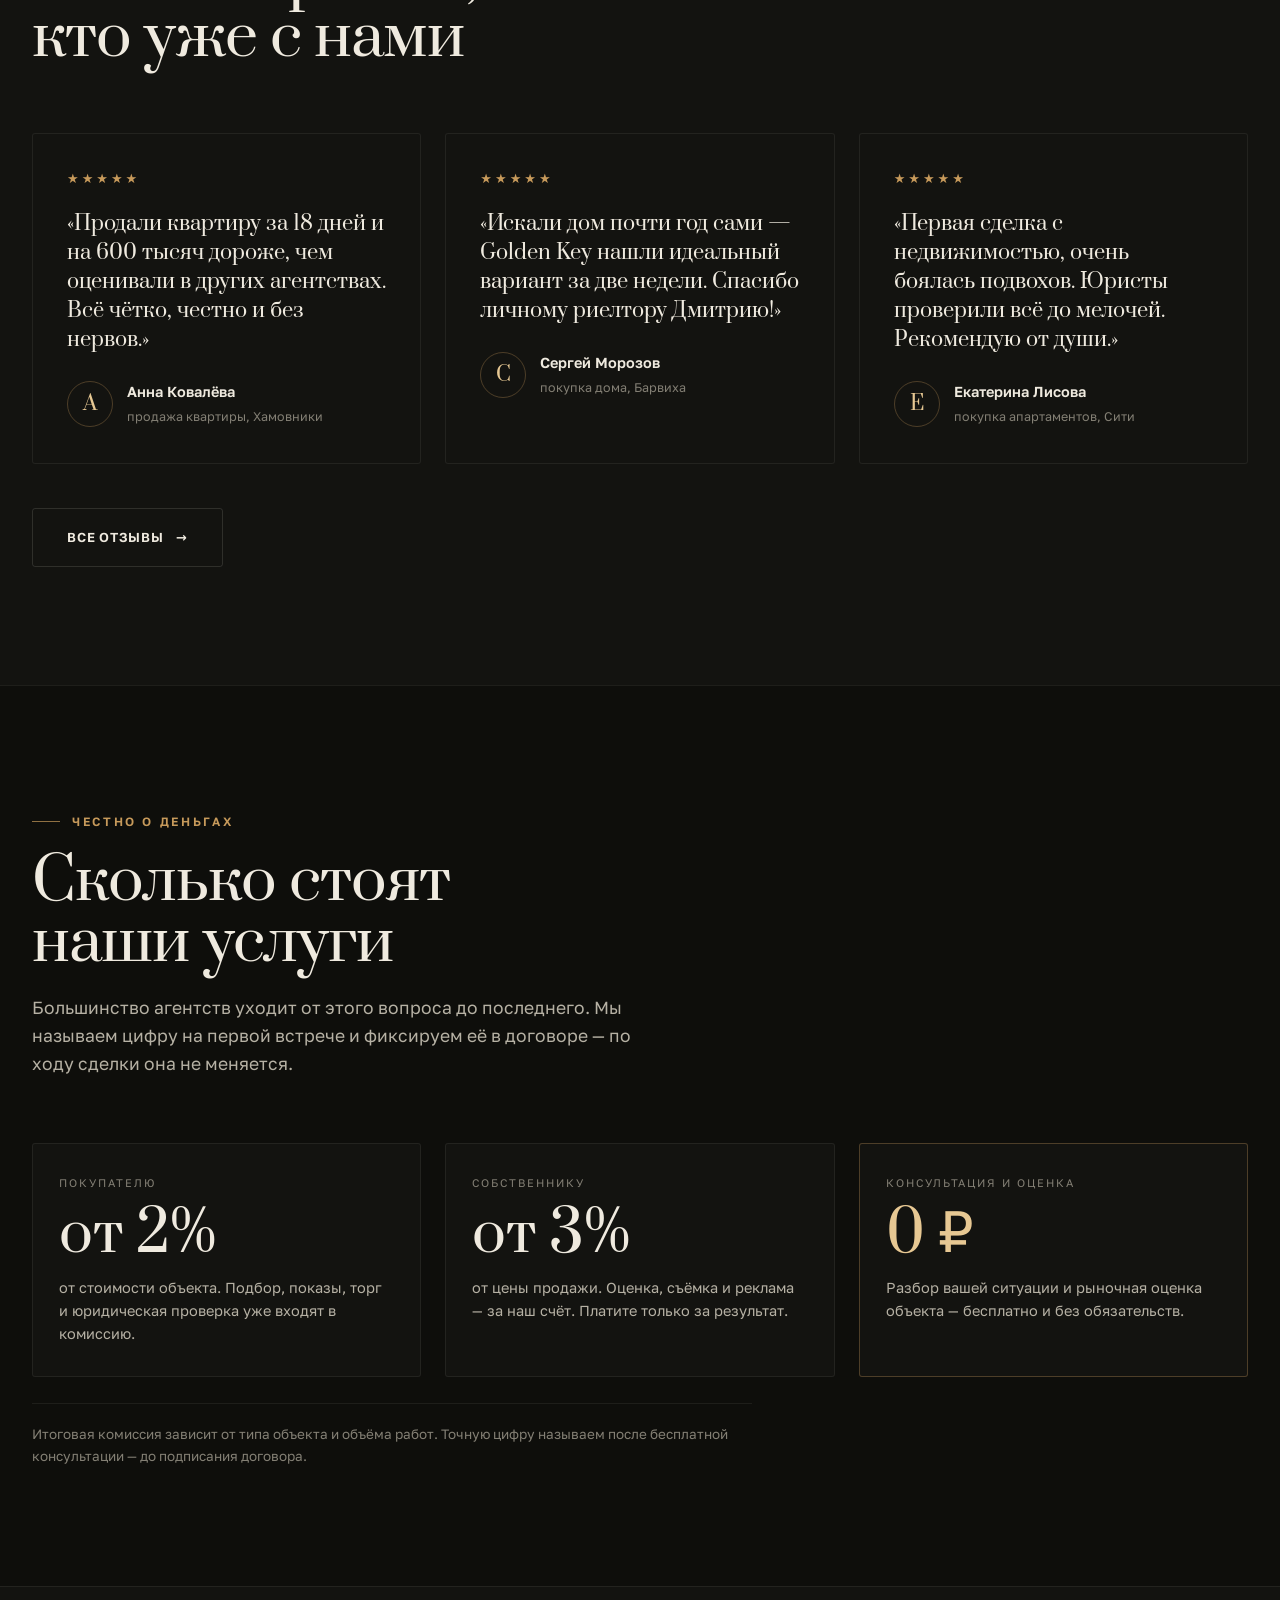
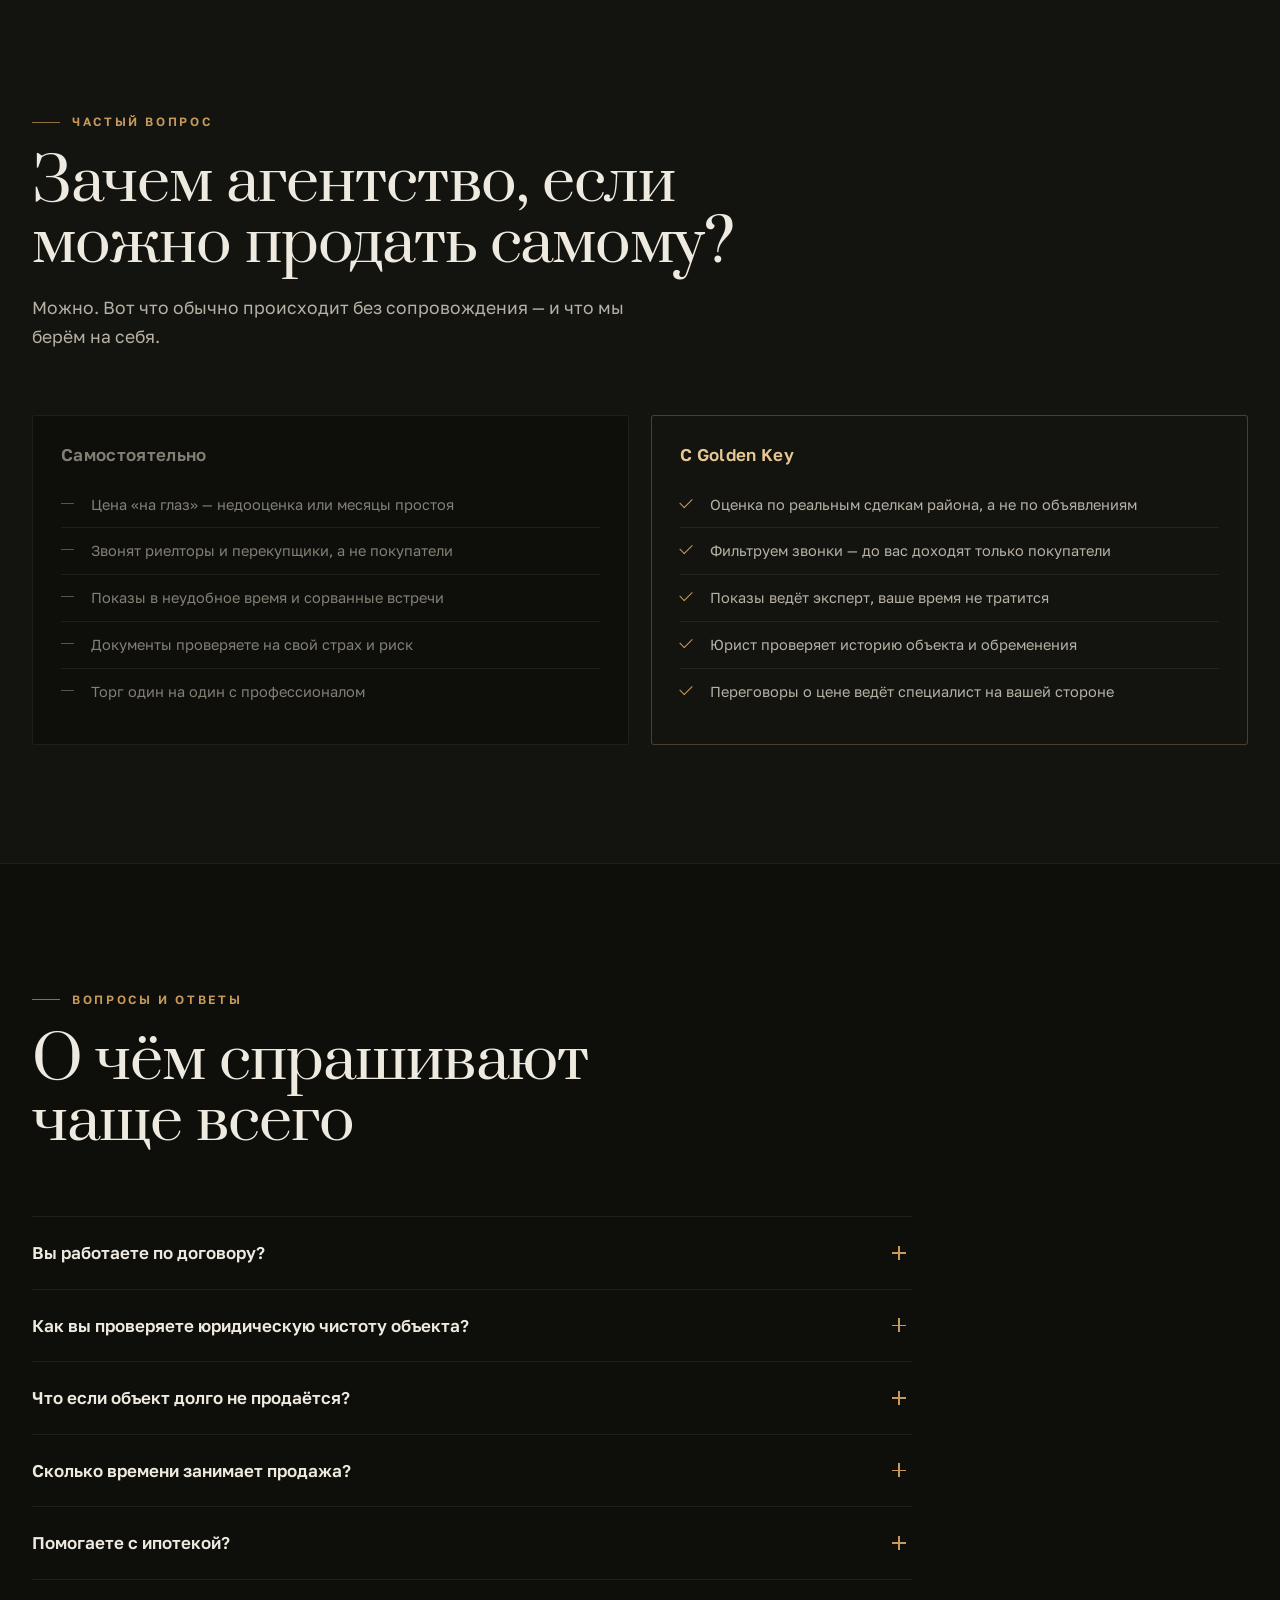
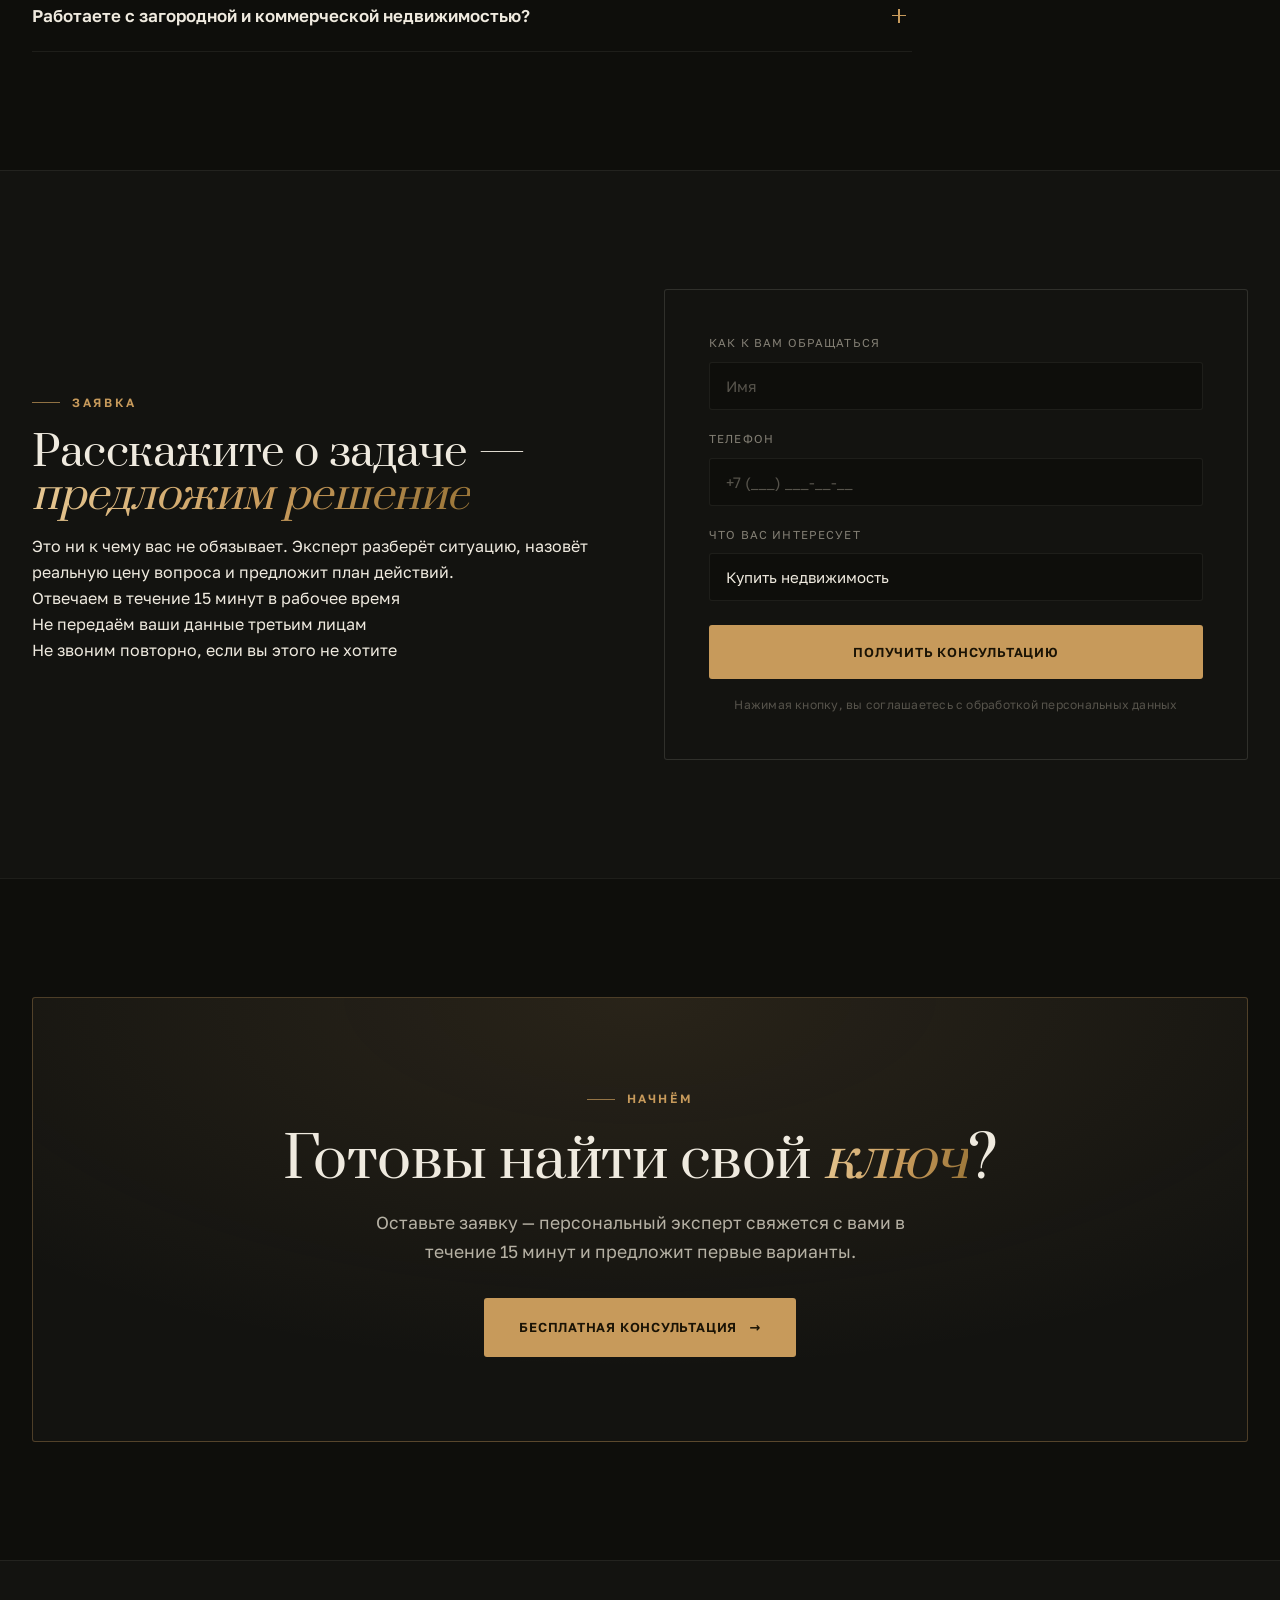
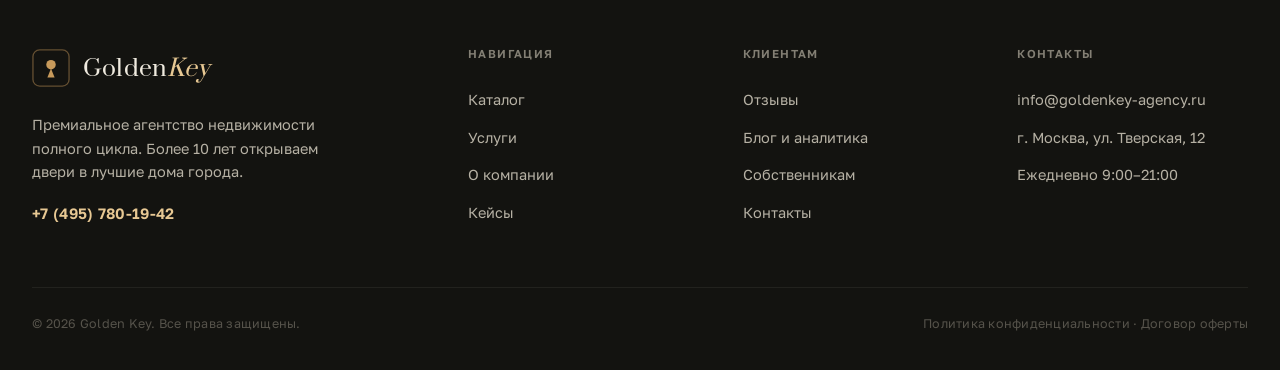
==== commit ef3a3e78: "Телефон открывает окно заявки и на мобильных, а не набирает номер Co-Authored-By: Claude Sonnet 5.5 " ====
--- a/index.html
+++ b/index.html
@@ -466,6 +466,6 @@
   </div>
 
 
-  <script src="assets/js/main.js?v=20260923b"></script>
+  <script src="assets/js/main.js?v=20261026a"></script>
 </body>
 </html>
